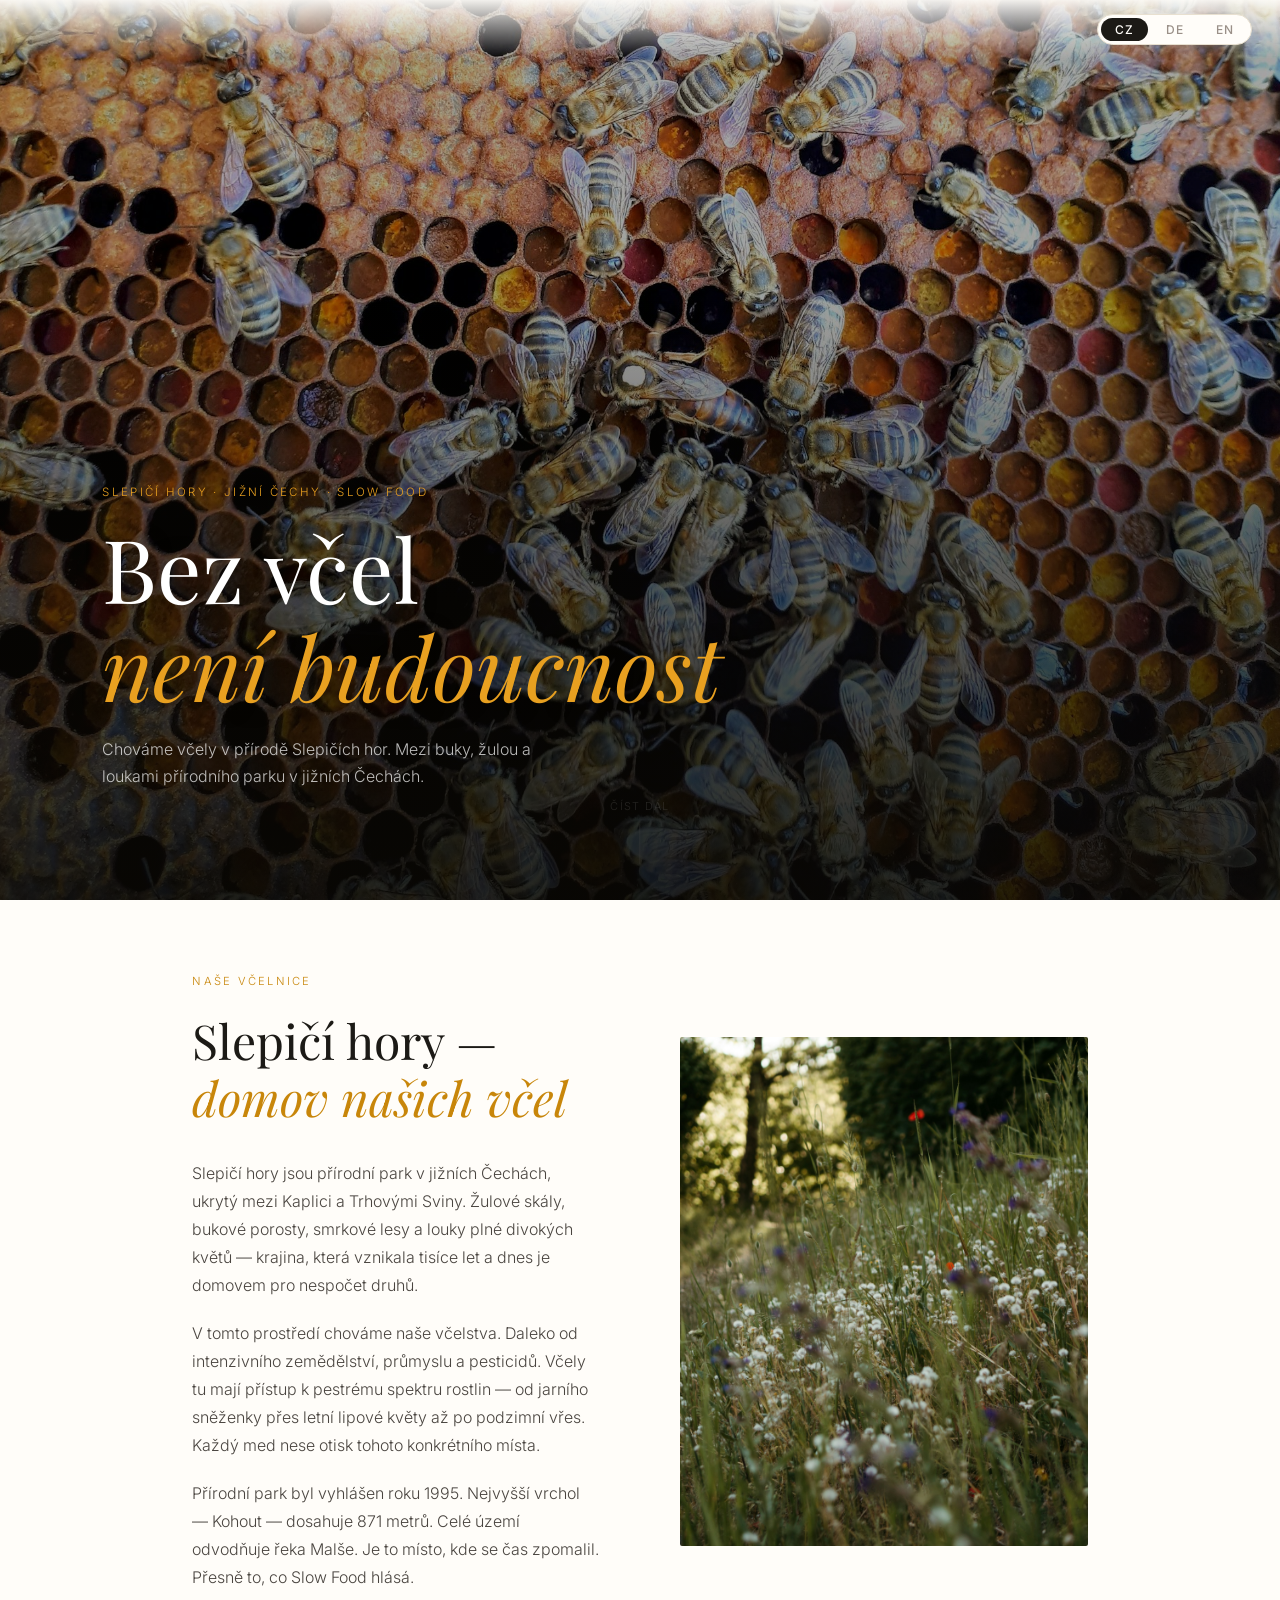
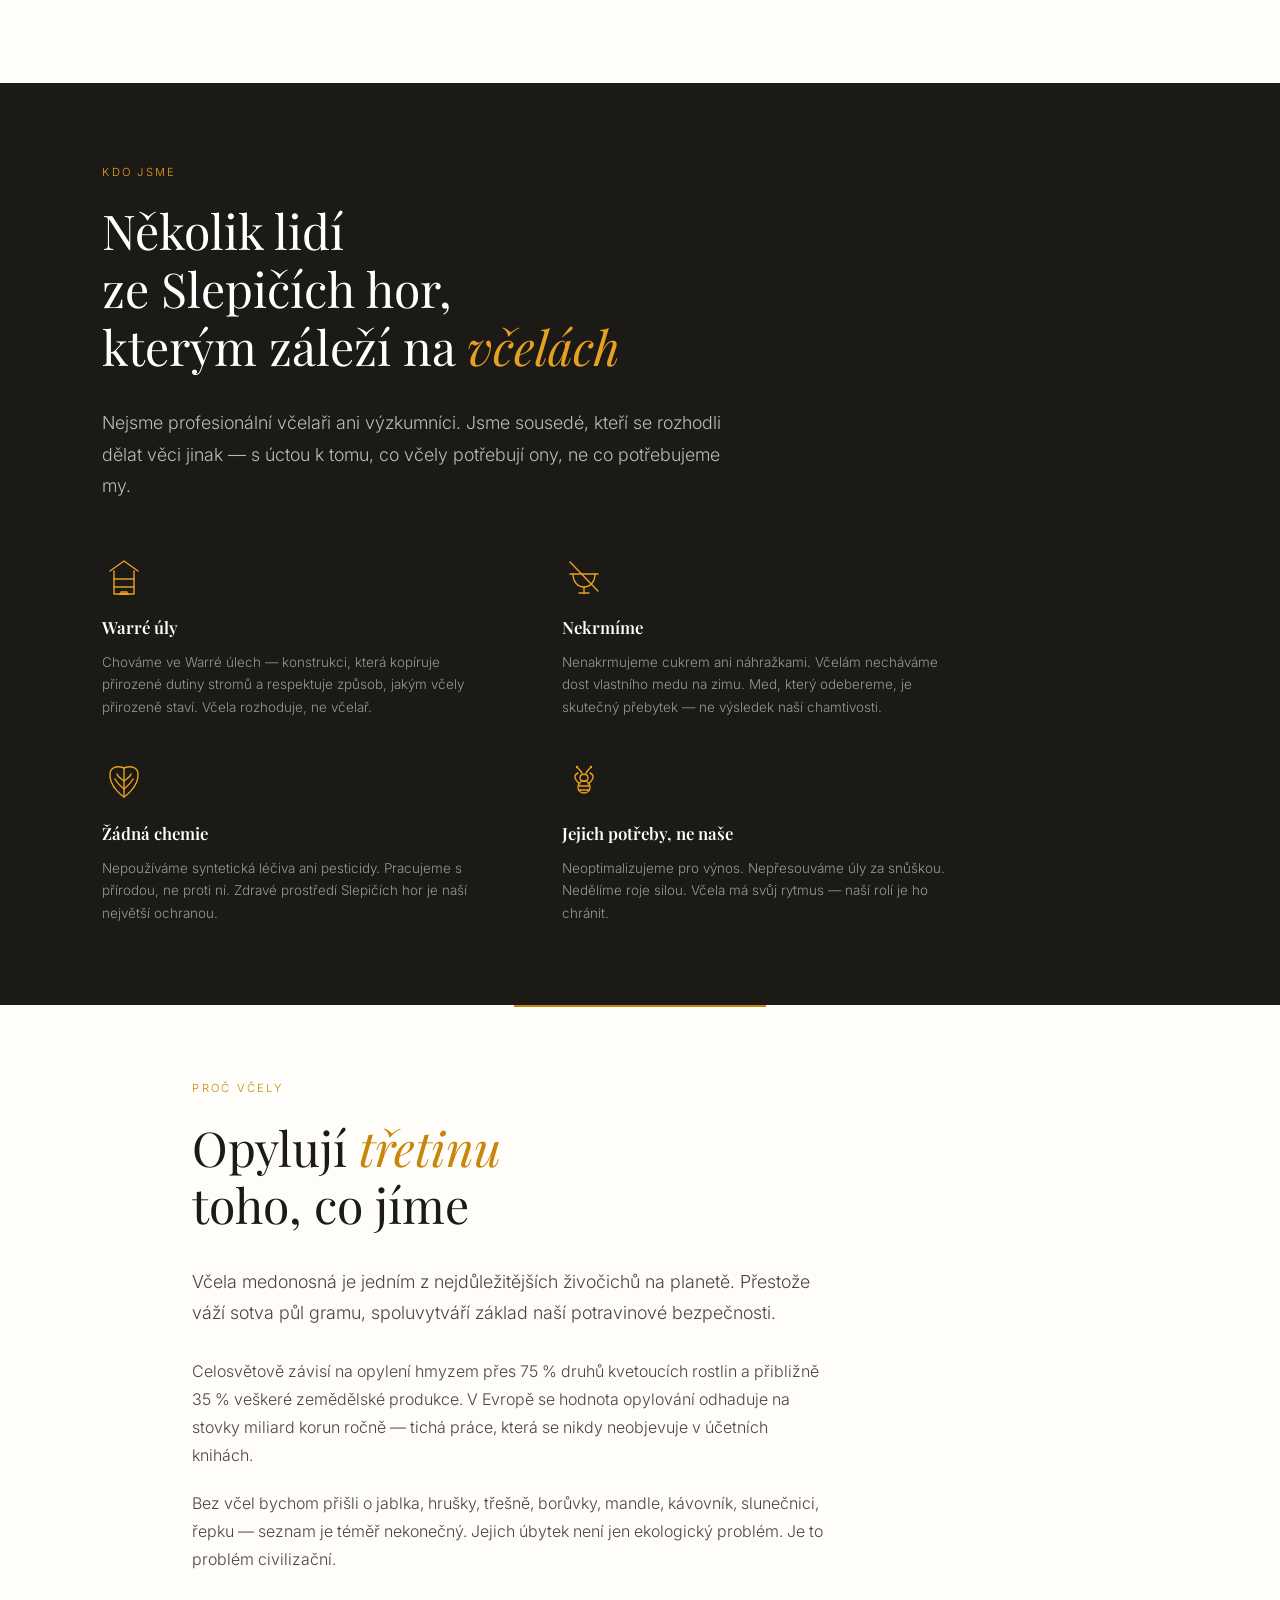
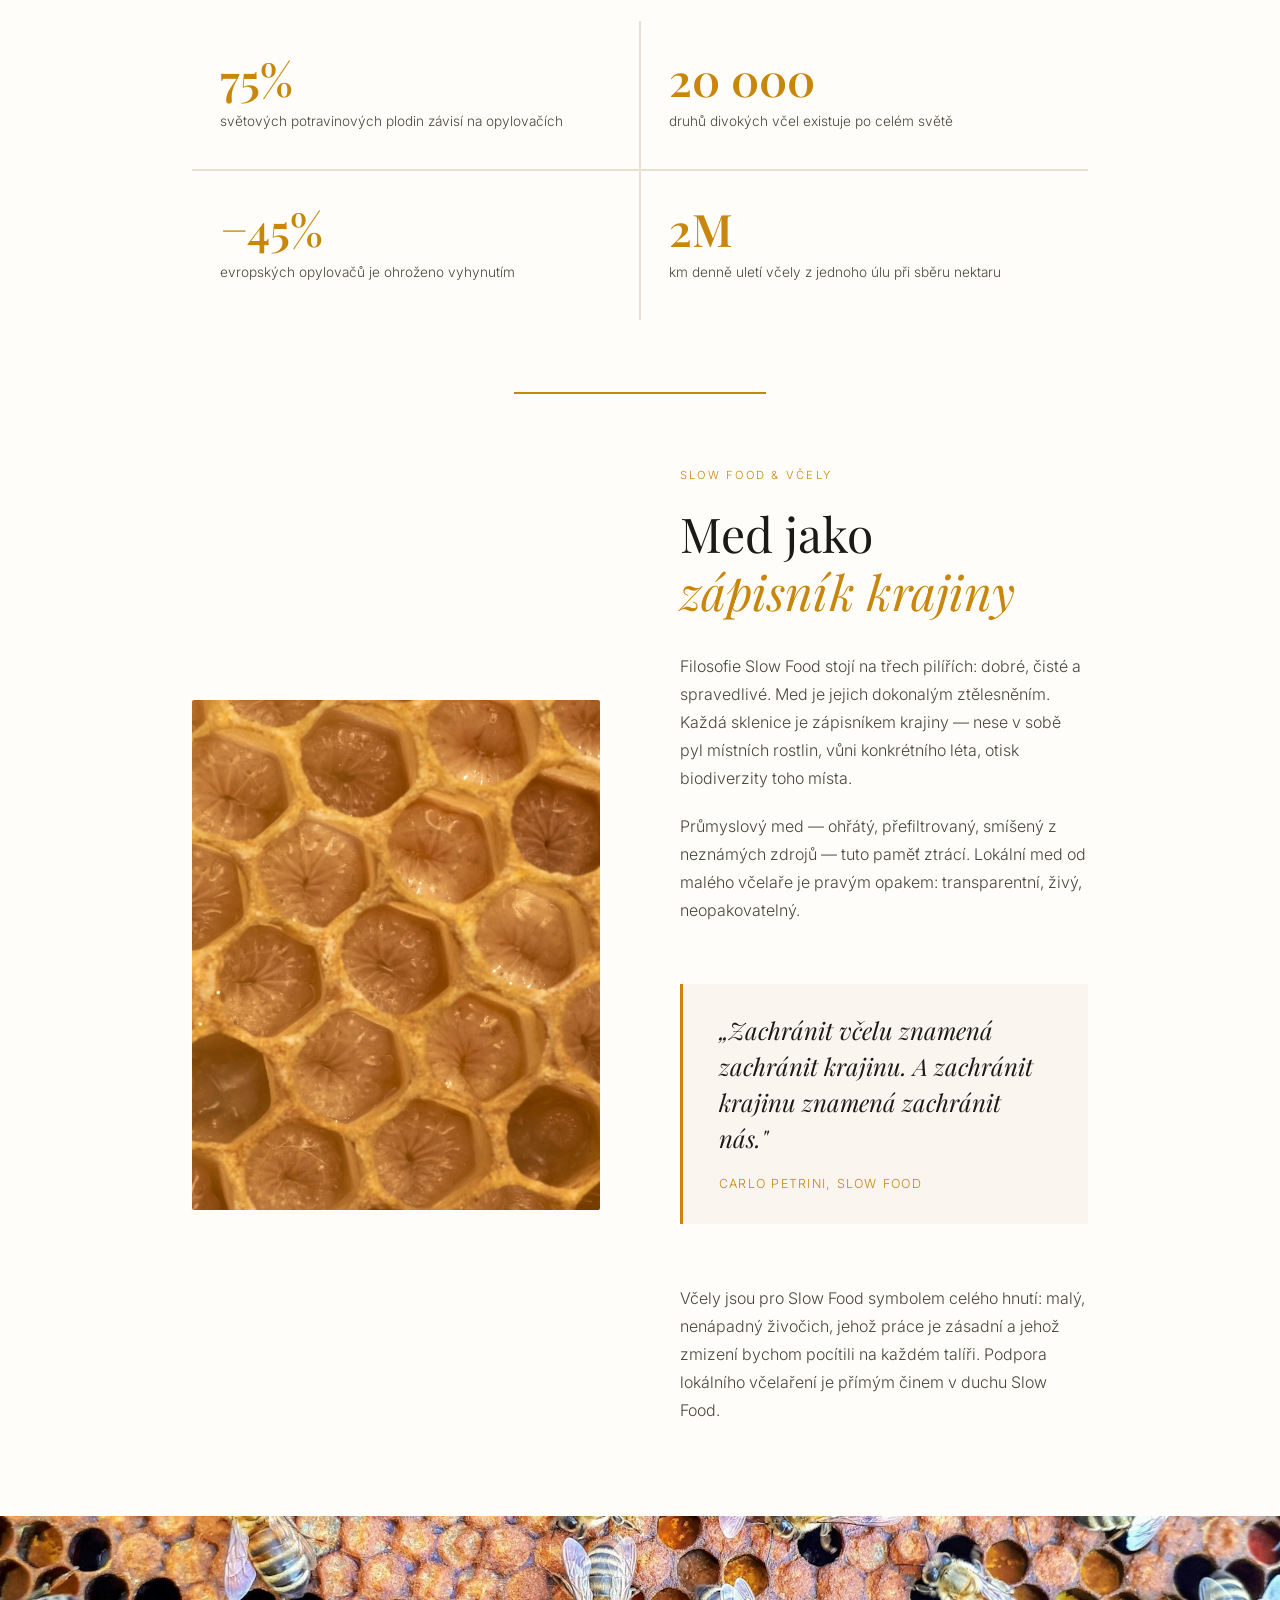
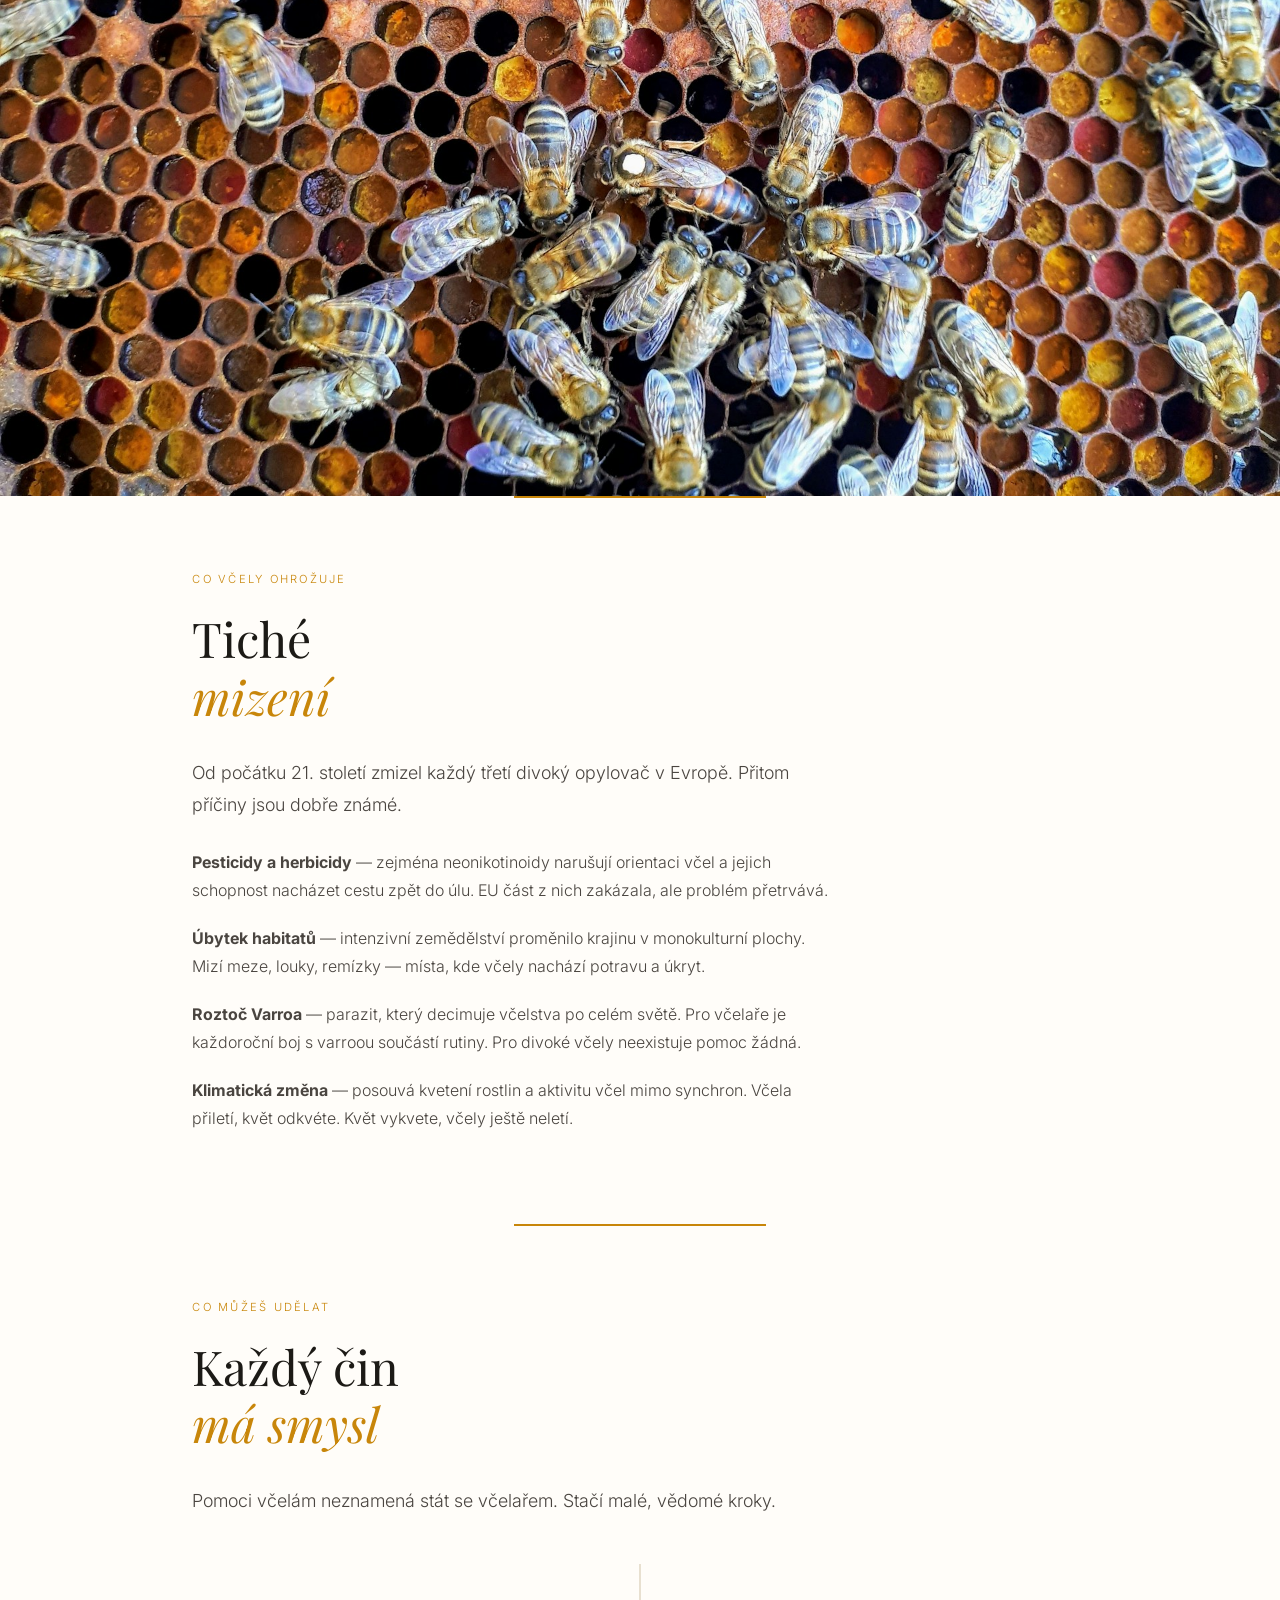
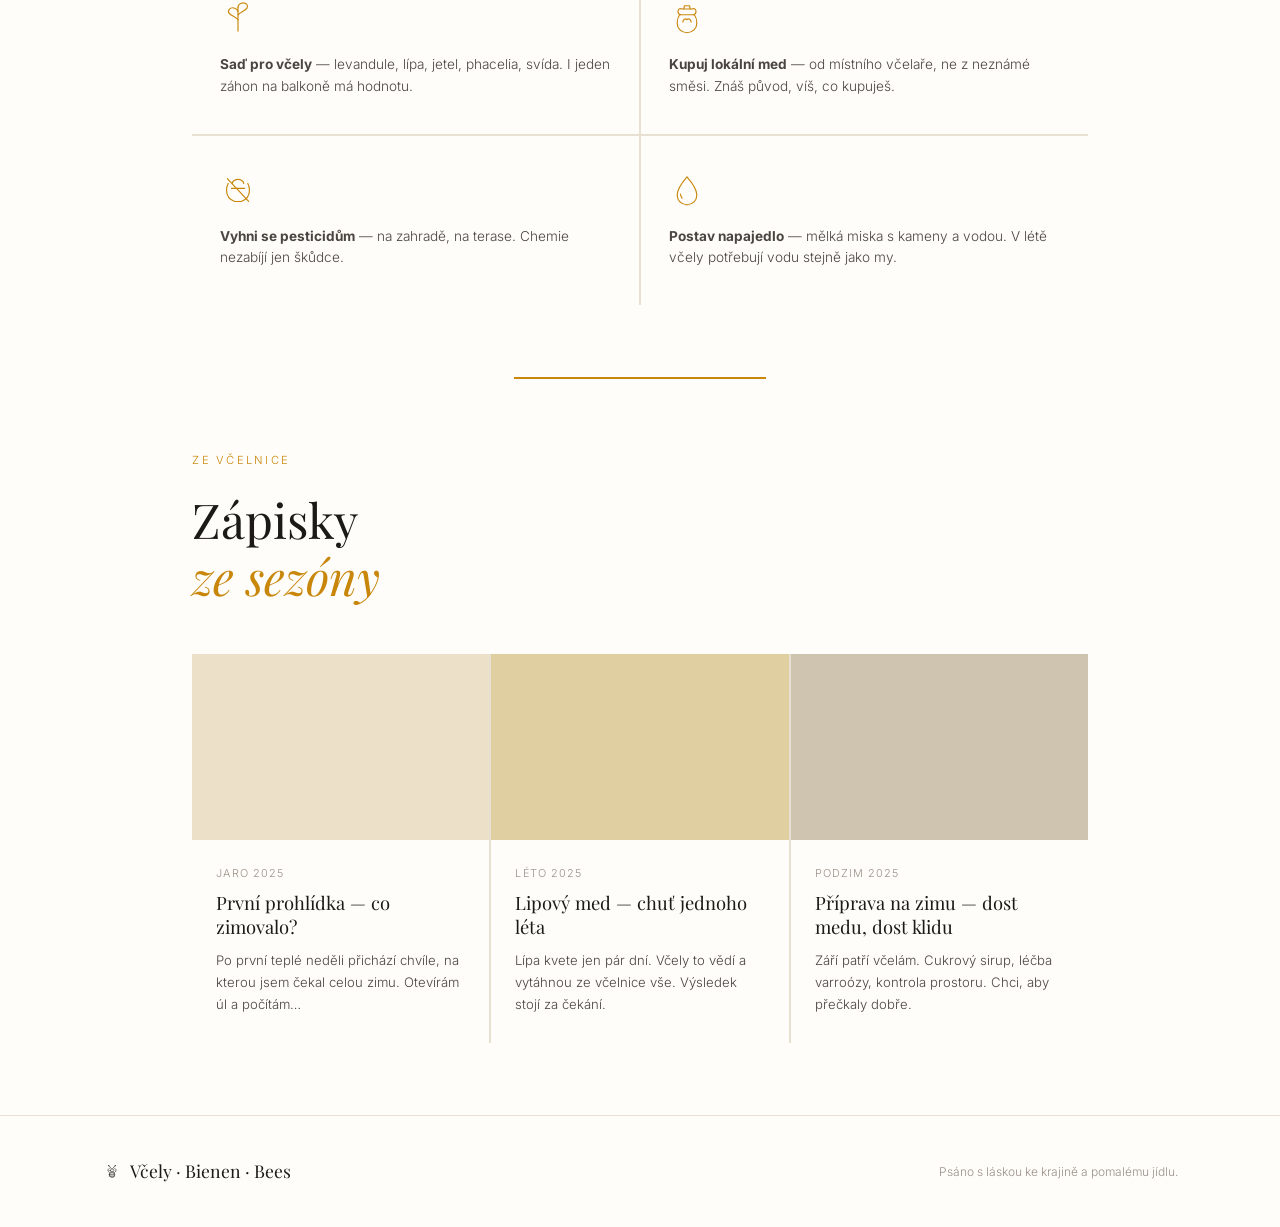
==== index.html @ 9db099c2 "Launch: trilingual bee site (CZ/DE/EN) Single-file static site about beekeeping in Slepičí Hory. Inc" ====
<!DOCTYPE html>
<html lang="cs">
<head>
  <meta charset="UTF-8"/>
  <meta name="viewport" content="width=device-width, initial-scale=1"/>
  <title>Včely · Bienen · Bees</title>
  <meta name="description" content="O důležitosti včel a filosofii Slow Food. Über die Bedeutung der Bienen. On the importance of bees and Slow Food."/>
  <link rel="preconnect" href="https://fonts.googleapis.com"/>
  <link rel="preconnect" href="https://fonts.gstatic.com" crossorigin/>
  <link href="https://fonts.googleapis.com/css2?family=Playfair+Display:ital,wght@0,400;0,600;1,400&family=Inter:wght@300;400;500&display=swap" rel="stylesheet"/>
  <style>
    *, *::before, *::after { box-sizing: border-box; margin: 0; padding: 0; }

    :root {
      --cream: #faf6ef;
      --warm-white: #fffdf9;
      --honey: #c8860a;
      --honey-light: #e8a020;
      --dark: #1c1a16;
      --mid: #4a4540;
      --light: #9a9088;
      --border: #e8e0d0;
    }

    html { scroll-behavior: smooth; }

    body {
      background: var(--warm-white);
      color: var(--dark);
      font-family: 'Inter', sans-serif;
      font-weight: 300;
      line-height: 1.75;
    }

    /* ── Language toggle ── */
    .lang-bar {
      position: fixed;
      top: 0; left: 0; right: 0;
      z-index: 100;
      display: flex;
      justify-content: flex-end;
      padding: 14px 28px;
      background: linear-gradient(to bottom, rgba(255,253,249,0.95), transparent);
    }
    .lang-switcher {
      display: flex;
      gap: 4px;
      border: 1px solid var(--border);
      border-radius: 20px;
      padding: 3px;
      background: var(--warm-white);
    }
    .lang-switcher button {
      border: none;
      background: none;
      cursor: pointer;
      padding: 4px 14px;
      border-radius: 16px;
      font-family: 'Inter', sans-serif;
      font-size: .75rem;
      font-weight: 500;
      letter-spacing: .08em;
      color: var(--light);
      transition: all .2s;
    }
    .lang-switcher button.active {
      background: var(--dark);
      color: var(--warm-white);
    }

    /* ── Hero ── */
    .hero {
      position: relative;
      height: 100svh;
      min-height: 520px;
      display: flex;
      align-items: flex-end;
      overflow: hidden;
    }
    .hero-img {
      position: absolute;
      inset: 0;
      width: 100%; height: 100%;
      object-fit: cover;
      filter: brightness(.65);
    }
    .hero::after {
      content: '';
      position: absolute;
      inset: 0;
      background: linear-gradient(to top,
        rgba(10,8,4,.82) 0%,
        rgba(10,8,4,.45) 38%,
        rgba(10,8,4,.0) 68%);
      pointer-events: none;
    }
    .hero-placeholder {
      position: absolute;
      inset: 0;
      background: linear-gradient(160deg, #3d2e0a 0%, #7a5010 45%, #c8860a 100%);
    }
    .hero-placeholder-icon {
      position: absolute;
      inset: 0;
      display: flex;
      align-items: center;
      justify-content: center;
      font-size: 8rem;
      opacity: .12;
      user-select: none;
    }
    .hero-content {
      position: relative;
      z-index: 1;
      padding: 0 8vw 10vh;
      max-width: 900px;
    }
    .hero-eyebrow {
      font-size: .72rem;
      letter-spacing: .2em;
      text-transform: uppercase;
      color: var(--honey-light);
      margin-bottom: 16px;
      white-space: nowrap;
    }
    .hero-title {
      font-family: 'Playfair Display', serif;
      font-size: clamp(2.6rem, 7vw, 5.5rem);
      font-weight: 400;
      color: #fff;
      line-height: 1.12;
      text-shadow: 0 2px 24px rgba(0,0,0,.45);
      margin-bottom: 20px;
    }
    .hero-title em {
      font-style: italic;
      color: var(--honey-light);
    }
    .hero-sub {
      font-size: clamp(.88rem, 1.5vw, 1rem);
      color: rgba(255,255,255,.72);
      max-width: 480px;
      line-height: 1.7;
    }
    .scroll-hint {
      position: absolute;
      bottom: 36px;
      left: 50%;
      transform: translateX(-50%);
      display: flex;
      flex-direction: column;
      align-items: center;
      gap: 8px;
      color: rgba(255,255,255,.4);
      font-size: .68rem;
      letter-spacing: .12em;
      text-transform: uppercase;
      animation: bounce 2.4s ease-in-out infinite;
    }
    .scroll-hint::after {
      content: '';
      display: block;
      width: 1px;
      height: 40px;
      background: rgba(255,255,255,.25);
    }
    @keyframes bounce {
      0%, 100% { transform: translateX(-50%) translateY(0); }
      50% { transform: translateX(-50%) translateY(6px); }
    }

    /* ── Sections ── */
    section {
      padding: 72px 8vw;
      max-width: 1100px;
      margin: 0 auto;
    }
    .section-label {
      font-size: .7rem;
      letter-spacing: .2em;
      text-transform: uppercase;
      color: var(--honey);
      margin-bottom: 20px;
    }
    h2 {
      font-family: 'Playfair Display', serif;
      font-size: clamp(1.8rem, 4vw, 3rem);
      font-weight: 400;
      line-height: 1.2;
      margin-bottom: 32px;
      color: var(--dark);
    }
    h2 em { font-style: italic; color: var(--honey); }

    .lead {
      font-size: clamp(1rem, 1.6vw, 1.12rem);
      color: var(--mid);
      max-width: 640px;
      margin-bottom: 28px;
    }
    p {
      color: var(--mid);
      max-width: 640px;
      margin-bottom: 20px;
    }
    p:last-child { margin-bottom: 0; }

    /* ── Manifesto ── */
    .manifesto {
      background: var(--dark);
      padding: 80px 8vw;
    }
    .manifesto .section-label { color: var(--honey-light); }
    .manifesto h2 { color: #fff; max-width: 700px; }
    .manifesto h2 em { color: var(--honey-light); }
    .manifesto .principles {
      display: grid;
      grid-template-columns: repeat(2, 1fr);
      gap: 40px 60px;
      margin-top: 52px;
      max-width: 860px;
    }
    .principle-icon { margin-bottom: 16px; color: var(--honey-light); }
    .principle-icon svg { display: block; }
    .principle-title {
      font-family: 'Playfair Display', serif;
      font-size: 1.05rem;
      font-weight: 600;
      color: #fff;
      margin-bottom: 8px;
    }
    .principle-text {
      font-size: .84rem;
      color: rgba(255,255,255,.55);
      line-height: 1.7;
    }
    .manifesto-lead {
      font-size: clamp(1rem, 1.6vw, 1.12rem);
      color: rgba(255,255,255,.7);
      max-width: 620px;
      margin-bottom: 0;
    }

    /* ── Divider ── */
    .divider {
      width: 48px;
      height: 2px;
      background: var(--honey);
      margin: 0 auto 0;
      max-width: 1100px;
      padding: 0 8vw;
      box-sizing: content-box;
    }

    /* ── Facts grid ── */
    .facts {
      display: grid;
      grid-template-columns: repeat(2, 1fr);
      gap: 2px;
      margin-top: 48px;
      background: var(--border);
    }
    .fact {
      background: var(--warm-white);
      padding: 36px 28px;
    }
    .fact-num {
      font-family: 'Playfair Display', serif;
      font-size: clamp(1.8rem, 5vw, 2.8rem);
      font-weight: 600;
      color: var(--honey);
      line-height: 1;
      margin-bottom: 10px;
    }
    .fact-text {
      font-size: .85rem;
      color: var(--mid);
      line-height: 1.6;
    }

    /* ── Image + text split ── */
    .split {
      display: grid;
      grid-template-columns: 1fr 1fr;
      gap: 80px;
      align-items: center;
    }
    @media (max-width: 720px) {
      .split { grid-template-columns: 1fr; gap: 40px; }
    }
    @media (max-width: 600px) {
      section { padding: 52px 6vw; }
      .manifesto { padding: 60px 6vw; }
      .manifesto .principles { grid-template-columns: 1fr; gap: 36px; }
      .facts { grid-template-columns: 1fr; }
    }
    .split-img {
      aspect-ratio: 4/5;
      overflow: hidden;
      border-radius: 2px;
    }
    .split-img img {
      width: 100%; height: 100%;
      object-fit: cover;
      display: block;
    }
    .split-img-placeholder {
      width: 100%;
      height: 100%;
      background: linear-gradient(135deg, #e8d5b0 0%, #c8a060 100%);
      display: flex;
      align-items: center;
      justify-content: center;
      font-size: 5rem;
      color: rgba(255,255,255,.5);
    }

    /* ── Blog posts ── */
    .posts-grid {
      display: grid;
      grid-template-columns: repeat(auto-fit, minmax(280px, 1fr));
      gap: 2px;
      margin-top: 48px;
      background: var(--border);
    }
    .post-card {
      background: var(--warm-white);
      cursor: pointer;
      transition: background .2s;
    }
    .post-card:hover { background: var(--cream); }
    .post-card-img {
      aspect-ratio: 16/10;
      overflow: hidden;
    }
    .post-card-img img {
      width: 100%; height: 100%;
      object-fit: cover;
      display: block;
      transition: transform .4s ease;
    }
    .post-card:hover .post-card-img img { transform: scale(1.04); }
    .post-card-img-placeholder {
      width: 100%;
      height: 100%;
      display: flex;
      align-items: center;
      justify-content: center;
      font-size: 3rem;
    }
    .post-card-body { padding: 24px 24px 28px; }
    .post-date {
      font-size: .68rem;
      letter-spacing: .1em;
      text-transform: uppercase;
      color: var(--light);
      margin-bottom: 8px;
    }
    .post-title {
      font-family: 'Playfair Display', serif;
      font-size: 1.15rem;
      font-weight: 400;
      line-height: 1.35;
      color: var(--dark);
      margin-bottom: 10px;
    }
    .post-excerpt {
      font-size: .82rem;
      color: var(--mid);
      line-height: 1.65;
    }

    /* ── Quote block ── */
    .quote-block {
      border-left: 3px solid var(--honey);
      padding: 28px 36px;
      margin: 60px 0;
      background: var(--cream);
    }
    blockquote {
      font-family: 'Playfair Display', serif;
      font-style: italic;
      font-size: clamp(1.1rem, 2.2vw, 1.5rem);
      color: var(--dark);
      line-height: 1.5;
      margin-bottom: 12px;
    }
    cite {
      font-size: .78rem;
      letter-spacing: .1em;
      text-transform: uppercase;
      color: var(--honey);
      font-style: normal;
    }

    /* ── Full-width image ── */
    .full-img {
      width: 100%;
      height: 50vw;
      max-height: 580px;
      min-height: 260px;
      overflow: hidden;
      position: relative;
    }
    .full-img img {
      width: 100%; height: 100%;
      object-fit: cover;
      display: block;
    }
    .full-img-placeholder {
      width: 100%; height: 100%;
      background: linear-gradient(180deg, #4a3010 0%, #8a5c1a 100%);
      display: flex;
      align-items: center;
      justify-content: center;
      font-size: 6rem;
      opacity: .6;
    }

    /* ── Footer ── */
    footer {
      border-top: 1px solid var(--border);
      padding: 40px 8vw;
      display: flex;
      justify-content: space-between;
      align-items: center;
      gap: 20px;
      flex-wrap: wrap;
    }
    .footer-logo {
      font-family: 'Playfair Display', serif;
      font-size: 1.1rem;
      color: var(--dark);
    }
    .footer-note {
      font-size: .75rem;
      color: var(--light);
    }

    /* ── Language visibility ── */
    [data-cs], [data-de], [data-en] { display: none; }
    html[lang="cs"] [data-cs] { display: revert; }
    html[lang="de"] [data-de] { display: revert; }
    html[lang="en"] [data-en] { display: revert; }
    html[lang="cs"] section[data-cs], html[lang="cs"] div[data-cs],
    html[lang="cs"] p[data-cs], html[lang="cs"] h2[data-cs],
    html[lang="cs"] blockquote[data-cs] { display: block; }
    html[lang="de"] section[data-de], html[lang="de"] div[data-de],
    html[lang="de"] p[data-de], html[lang="de"] h2[data-de],
    html[lang="de"] blockquote[data-de] { display: block; }
    html[lang="en"] section[data-en], html[lang="en"] div[data-en],
    html[lang="en"] p[data-en], html[lang="en"] h2[data-en],
    html[lang="en"] blockquote[data-en] { display: block; }

    /* shared (lang-neutral) elements always visible */
    [data-shared] { display: revert; }
    div[data-shared], section[data-shared] { display: block; }
    /* restore grid/flex on containers that also carry data-shared */
    .facts[data-shared], .posts-grid[data-shared], .split[data-shared], .principles[data-shared] { display: grid; }
    footer[data-shared] { display: flex; }
  </style>
</head>
<body>

<!-- Language bar -->
<div class="lang-bar">
  <div class="lang-switcher">
    <button id="btn-cs" class="active" onclick="setLang('cs')">CZ</button>
    <button id="btn-de" onclick="setLang('de')">DE</button>
    <button id="btn-en" onclick="setLang('en')">EN</button>
  </div>
</div>

<!-- ── HERO ── -->
<div class="hero">
  <img class="hero-img" src="photos/hero.jpg" alt="Včely na plástvi">

  <div class="hero-content">
    <p class="hero-eyebrow" data-cs>Slepičí hory · Jižní Čechy · Slow Food</p>
    <p class="hero-eyebrow" data-de>Hühnerberge · Südböhmen · Slow Food</p>
    <p class="hero-eyebrow" data-en>Slepičí Hory · South Bohemia · Slow Food</p>

    <h1 class="hero-title" data-cs>Bez včel<br/><em>není budoucnost</em></h1>
    <h1 class="hero-title" data-de>Ohne Bienen<br/><em>keine Zukunft</em></h1>
    <h1 class="hero-title" data-en>Without bees<br/><em>no future</em></h1>

    <p class="hero-sub" data-cs>Chováme včely v přírodě Slepičích hor. Mezi buky, žulou a loukami přírodního parku v jižních Čechách.</p>
    <p class="hero-sub" data-de>Wir halten Bienen in der Natur der Hühnerberge. Zwischen Buchen, Granit und den Wiesen des Naturparks in Südböhmen.</p>
    <p class="hero-sub" data-en>We keep bees in the nature of Slepičí Hory. Among beech trees, granite and the meadows of a nature park in South Bohemia.</p>
  </div>

  <div class="scroll-hint">
    <span data-cs>Číst dál</span>
    <span data-de>Weiterlesen</span>
    <span data-en>Read on</span>
  </div>
</div>

<!-- ── SLEPIČÍ HORY ── -->
<section>
  <div class="split" data-shared>
    <div>
      <p class="section-label" data-cs>Naše včelnice</p>
      <p class="section-label" data-de>Unsere Imkerei</p>
      <p class="section-label" data-en>Our apiary</p>

      <h2 data-cs>Slepičí hory —<br/><em>domov našich včel</em></h2>
      <h2 data-de>Hühnerberge —<br/><em>Heimat unserer Bienen</em></h2>
      <h2 data-en>Slepičí Hory —<br/><em>home of our bees</em></h2>

      <p data-cs>Slepičí hory jsou přírodní park v jižních Čechách, ukrytý mezi Kaplici a Trhovými Sviny. Žulové skály, bukové porosty, smrkové lesy a louky plné divokých květů — krajina, která vznikala tisíce let a dnes je domovem pro nespočet druhů.</p>
      <p data-de>Die Hühnerberge sind ein Naturpark in Südböhmen, versteckt zwischen Kaplice und Trhové Sviny. Granitfelsen, Buchenwälder, Fichtenforste und blumenreiche Wiesen — eine Landschaft, die Jahrtausende gewachsen ist und heute unzähligen Arten Heimat bietet.</p>
      <p data-en>Slepičí Hory is a nature park in South Bohemia, tucked between the towns of Kaplice and Trhové Sviny. Granite rocks, beech groves, spruce forests and meadows full of wild flowers — a landscape that took thousands of years to form and is home today to countless species.</p>

      <p data-cs>V tomto prostředí chováme naše včelstva. Daleko od intenzivního zemědělství, průmyslu a pesticidů. Včely tu mají přístup k pestrému spektru rostlin — od jarního sněženky přes letní lipové květy až po podzimní vřes. Každý med nese otisk tohoto konkrétního místa.</p>
      <p data-de>In dieser Umgebung halten wir unsere Bienenvölker. Weit entfernt von intensiver Landwirtschaft, Industrie und Pestiziden. Die Bienen haben Zugang zu einem vielfältigen Pflanzenspektrum — vom Frühjahrsschneeglöckchen über die sommerlichen Lindenblüten bis zum Herbstheidekraut. Jeder Honig trägt den Fingerabdruck dieses besonderen Ortes.</p>
      <p data-en>This is where we keep our colonies. Far from intensive agriculture, industry and pesticides. The bees have access to a diverse range of plants — from spring snowdrops through summer linden blossom to autumn heather. Every honey carries the imprint of this specific place.</p>

      <p data-cs>Přírodní park byl vyhlášen roku 1995. Nejvyšší vrchol — Kohout — dosahuje 871 metrů. Celé území odvodňuje řeka Malše. Je to místo, kde se čas zpomalil. Přesně to, co Slow Food hlásá.</p>
      <p data-de>Der Naturpark wurde 1995 ausgewiesen. Der höchste Gipfel — Kohout — erreicht 871 Meter. Das gesamte Gebiet entwässert in die Malše. Es ist ein Ort, wo die Zeit langsamer wird. Genau das, was Slow Food predigt.</p>
      <p data-en>The nature park was designated in 1995. The highest peak — Kohout — reaches 871 metres. The entire area drains into the Malše river. It is a place where time has slowed down. Exactly what Slow Food preaches.</p>
    </div>
    <div class="split-img">
      <img src="photos/luka.jpg" alt="Krajina Slepičích hor" style="width:100%;height:100%;object-fit:cover;display:block;">
    </div>
  </div>
</section>

<!-- ── MANIFESTO ── -->
<div class="manifesto" data-shared>
  <p class="section-label" data-cs>Kdo jsme</p>
  <p class="section-label" data-de>Wer wir sind</p>
  <p class="section-label" data-en>Who we are</p>

  <h2 data-cs>Několik lidí<br/>ze Slepičích hor,<br/>kterým záleží na <em>včelách</em></h2>
  <h2 data-de>Ein paar Menschen<br/>aus den Hühnerbergen,<br/>denen <em>Bienen</em> am Herzen liegen</h2>
  <h2 data-en>A few people<br/>from Slepičí Hory,<br/>who care about <em>bees</em></h2>

  <p class="manifesto-lead" style="margin-top:28px;" data-cs>Nejsme profesionální včelaři ani výzkumníci. Jsme sousedé, kteří se rozhodli dělat věci jinak — s úctou k tomu, co včely potřebují ony, ne co potřebujeme my.</p>
  <p class="manifesto-lead" style="margin-top:28px;" data-de>Wir sind keine professionellen Imker oder Forscher. Wir sind Nachbarn, die entschieden haben, die Dinge anders zu machen — mit Respekt für das, was Bienen brauchen, nicht was wir brauchen.</p>
  <p class="manifesto-lead" style="margin-top:28px;" data-en>We are not professional beekeepers or researchers. We are neighbours who decided to do things differently — with respect for what bees need, not what we need.</p>

  <div class="principles">
    <div>
      <div class="principle-icon">
        <svg width="44" height="44" viewBox="0 0 44 44" fill="none" stroke="currentColor" stroke-width="1.4" stroke-linecap="round" stroke-linejoin="round">
          <path d="M8 18L22 8L36 18"/>
          <path d="M12 18L12 26L32 26L32 18"/>
          <path d="M12 26L12 34L32 34L32 26"/>
          <path d="M12 34L12 41L32 41L32 34"/>
          <path d="M18 41L26 41" stroke-width="2"/>
          <path d="M19 41L19 39L25 39L25 41"/>
        </svg>
      </div>
      <div class="principle-title" data-cs>Warré úly</div>
      <div class="principle-title" data-de>Warré-Beuten</div>
      <div class="principle-title" data-en>Warré hives</div>
      <div class="principle-text" data-cs>Chováme ve Warré úlech — konstrukci, která kopíruje přirozené dutiny stromů a respektuje způsob, jakým včely přirozeně staví. Včela rozhoduje, ne včelař.</div>
      <div class="principle-text" data-de>Wir halten in Warré-Beuten — einer Konstruktion, die natürliche Baumhöhlen nachahmt und die Art respektiert, wie Bienen von Natur aus bauen. Die Biene entscheidet, nicht der Imker.</div>
      <div class="principle-text" data-en>We keep bees in Warré hives — a design that mimics natural tree cavities and respects the way bees build naturally. The bee decides, not the beekeeper.</div>
    </div>
    <div>
      <div class="principle-icon">
        <svg width="44" height="44" viewBox="0 0 44 44" fill="none" stroke="currentColor" stroke-width="1.4" stroke-linecap="round" stroke-linejoin="round">
          <path d="M11 21C11 29 16 34 22 34C28 34 33 29 33 21"/>
          <line x1="8" y1="21" x2="36" y2="21"/>
          <line x1="22" y1="34" x2="22" y2="40"/>
          <line x1="17" y1="40" x2="27" y2="40"/>
          <line x1="8" y1="9" x2="36" y2="38"/>
        </svg>
      </div>
      <div class="principle-title" data-cs>Nekrmíme</div>
      <div class="principle-title" data-de>Kein Zufüttern</div>
      <div class="principle-title" data-en>No feeding</div>
      <div class="principle-text" data-cs>Nenakrmujeme cukrem ani náhražkami. Včelám necháváme dost vlastního medu na zimu. Med, který odebereme, je skutečný přebytek — ne výsledek naší chamtivosti.</div>
      <div class="principle-text" data-de>Wir füttern nicht mit Zucker oder Ersatzstoffen. Wir lassen den Bienen genug eigenen Honig für den Winter. Der Honig, den wir entnehmen, ist echter Überschuss — kein Ergebnis unserer Gier.</div>
      <div class="principle-text" data-en>We do not feed with sugar or substitutes. We leave the bees enough of their own honey for winter. The honey we take is a genuine surplus — not the result of our greed.</div>
    </div>
    <div>
      <div class="principle-icon">
        <svg width="44" height="44" viewBox="0 0 44 44" fill="none" stroke="currentColor" stroke-width="1.4" stroke-linecap="round" stroke-linejoin="round">
          <path d="M22 38C22 38 7 28 8 15C8 9 14 6 22 9C30 6 36 9 36 15C37 28 22 38 22 38Z"/>
          <path d="M22 38C22 38 22 18 22 9"/>
          <path d="M22 30C22 30 15 24 13 20"/>
          <path d="M22 30C22 30 29 24 31 20"/>
          <path d="M22 22C22 22 16 18 15 15"/>
          <path d="M22 22C22 22 28 18 29 15"/>
        </svg>
      </div>
      <div class="principle-title" data-cs>Žádná chemie</div>
      <div class="principle-title" data-de>Keine Chemie</div>
      <div class="principle-title" data-en>No chemicals</div>
      <div class="principle-text" data-cs>Nepoužíváme syntetická léčiva ani pesticidy. Pracujeme s přírodou, ne proti ní. Zdravé prostředí Slepičích hor je naší největší ochranou.</div>
      <div class="principle-text" data-de>Wir verwenden keine synthetischen Medikamente oder Pestizide. Wir arbeiten mit der Natur, nicht gegen sie. Die gesunde Umgebung der Hühnerberge ist unser größter Schutz.</div>
      <div class="principle-text" data-en>We use no synthetic treatments or pesticides. We work with nature, not against it. The healthy environment of Slepičí Hory is our greatest protection.</div>
    </div>
    <div>
      <div class="principle-icon">
        <svg width="44" height="44" viewBox="0 0 44 44" fill="none" stroke="currentColor" stroke-width="1.4" stroke-linecap="round" stroke-linejoin="round">
          <path d="M16 28C16 20 28 20 28 28C28 36 16 36 16 28Z"/>
          <path d="M18 19C18 14 26 14 26 19C26 23 18 23 18 19Z"/>
          <path d="M18 25C14 22 10 17 16 14"/>
          <path d="M26 25C30 22 34 17 28 14"/>
          <line x1="17" y1="27" x2="27" y2="27"/>
          <line x1="16.5" y1="31" x2="27.5" y2="31"/>
          <path d="M20 14C18 11 16 9 15 8"/>
          <path d="M24 14C26 11 28 9 29 8"/>
          <circle cx="15" cy="8" r="1.2" fill="currentColor" stroke="none"/>
          <circle cx="29" cy="8" r="1.2" fill="currentColor" stroke="none"/>
        </svg>
      </div>
      <div class="principle-title" data-cs>Jejich potřeby, ne naše</div>
      <div class="principle-title" data-de>Ihre Bedürfnisse, nicht unsere</div>
      <div class="principle-title" data-en>Their needs, not ours</div>
      <div class="principle-text" data-cs>Neoptimalizujeme pro výnos. Nepřesouváme úly za snůškou. Nedělíme roje silou. Včela má svůj rytmus — naší rolí je ho chránit.</div>
      <div class="principle-text" data-de>Wir optimieren nicht für Ertrag. Wir verschieben keine Beuten nach dem Nektar. Wir teilen keine Schwärme mit Gewalt. Die Biene hat ihren eigenen Rhythmus — unsere Rolle ist es, ihn zu schützen.</div>
      <div class="principle-text" data-en>We do not optimise for yield. We do not move hives to chase nectar. We do not split swarms by force. The bee has its own rhythm — our role is to protect it.</div>
    </div>
  </div>
</div>

<div class="divider" data-shared></div>

<!-- ── PROČ VČELY / WARUM BIENEN ── -->
<section>
  <p class="section-label" data-cs>Proč včely</p>
  <p class="section-label" data-de>Warum Bienen</p>
  <p class="section-label" data-en>Why bees matter</p>

  <h2 data-cs>Opylují <em>třetinu</em><br/>toho, co jíme</h2>
  <h2 data-de>Sie bestäuben <em>ein Drittel</em><br/>unserer Nahrung</h2>
  <h2 data-en>They pollinate <em>a third</em><br/>of what we eat</h2>

  <p class="lead" data-cs>Včela medonosná je jedním z nejdůležitějších živočichů na planetě. Přestože váží sotva půl gramu, spoluvytváří základ naší potravinové bezpečnosti.</p>
  <p class="lead" data-de>Die Honigbiene ist eines der wichtigsten Lebewesen auf unserem Planeten. Obwohl sie kaum einen halben Gramm wiegt, ist sie ein wesentlicher Grundstein unserer Ernährungssicherheit.</p>
  <p class="lead" data-en>The honeybee is one of the most important creatures on the planet. Weighing barely half a gram, it underpins the foundation of our food security.</p>

  <p data-cs>Celosvětově závisí na opylení hmyzem přes 75 % druhů kvetoucích rostlin a přibližně 35 % veškeré zemědělské produkce. V Evropě se hodnota opylování odhaduje na stovky miliard korun ročně — tichá práce, která se nikdy neobjevuje v účetních knihách.</p>
  <p data-de>Weltweit sind über 75 % der blühenden Pflanzenarten und rund 35 % aller landwirtschaftlichen Produktion auf die Bestäubung durch Insekten angewiesen. In Europa wird der Wert der Bestäubung auf Hunderte von Milliarden Kronen jährlich geschätzt — eine stille Arbeit, die nie in den Büchern erscheint.</p>
  <p data-en>Globally, over 75% of flowering plant species and around 35% of all agricultural production depend on insect pollination. In Europe alone, the value of pollination is estimated at hundreds of billions each year — quiet work that never appears in any ledger.</p>

  <p data-cs>Bez včel bychom přišli o jablka, hrušky, třešně, borůvky, mandle, kávovník, slunečnici, řepku — seznam je téměř nekonečný. Jejich úbytek není jen ekologický problém. Je to problém civilizační.</p>
  <p data-de>Ohne Bienen würden wir Äpfel, Birnen, Kirschen, Heidelbeeren, Mandeln, Kaffee, Sonnenblumen und Raps verlieren — die Liste ist nahezu endlos. Ihr Rückgang ist nicht nur ein ökologisches Problem. Es ist ein zivilisatorisches Problem.</p>
  <p data-en>Without bees we would lose apples, pears, cherries, blueberries, almonds, coffee, sunflowers, oilseed rape — the list is nearly endless. Their decline is not just an ecological problem. It is a civilisational one.</p>

  <!-- Facts -->
  <div class="facts" data-shared>
    <div class="fact">
      <div class="fact-num">75%</div>
      <div class="fact-text" data-cs>světových potravinových plodin závisí na opylovačích</div>
      <div class="fact-text" data-de>der weltweiten Nahrungsmittelpflanzen sind von Bestäubern abhängig</div>
      <div class="fact-text" data-en>of the world's food crops depend on pollinators</div>
    </div>
    <div class="fact">
      <div class="fact-num">20 000</div>
      <div class="fact-text" data-cs>druhů divokých včel existuje po celém světě</div>
      <div class="fact-text" data-de>Wildbienenarten gibt es auf der ganzen Welt</div>
      <div class="fact-text" data-en>species of wild bees exist around the world</div>
    </div>
    <div class="fact">
      <div class="fact-num">−45%</div>
      <div class="fact-text" data-cs>evropských opylovačů je ohroženo vyhynutím</div>
      <div class="fact-text" data-de>der europäischen Bestäuber sind vom Aussterben bedroht</div>
      <div class="fact-text" data-en>of European pollinators are threatened with extinction</div>
    </div>
    <div class="fact">
      <div class="fact-num">2M</div>
      <div class="fact-text" data-cs>km denně uletí včely z jednoho úlu při sběru nektaru</div>
      <div class="fact-text" data-de>km fliegen Bienen aus einem Bienenstock täglich bei der Nektarsammlung</div>
      <div class="fact-text" data-en>km flown daily by bees from a single hive while foraging for nectar</div>
    </div>
  </div>
</section>

<div class="divider" data-shared></div>

<!-- ── SLOW FOOD ── -->
<section>
  <div class="split" data-shared>
    <div class="split-img">
      <img src="photos/med.jpg" alt="Čerstvý med" style="width:100%;height:100%;object-fit:cover;display:block;">
    </div>
    <div>
      <p class="section-label" data-cs>Slow Food & včely</p>
      <p class="section-label" data-de>Slow Food & Bienen</p>
      <p class="section-label" data-en>Slow Food & bees</p>

      <h2 data-cs>Med jako<br/><em>zápisník krajiny</em></h2>
      <h2 data-de>Honig als<br/><em>Tagebuch der Landschaft</em></h2>
      <h2 data-en>Honey as<br/><em>a notebook of the land</em></h2>

      <p data-cs>Filosofie Slow Food stojí na třech pilířích: dobré, čisté a spravedlivé. Med je jejich dokonalým ztělesněním. Každá sklenice je zápisníkem krajiny — nese v sobě pyl místních rostlin, vůni konkrétního léta, otisk biodiverzity toho místa.</p>
      <p data-de>Die Slow-Food-Philosophie basiert auf drei Säulen: gut, sauber und fair. Honig ist ihre perfekte Verkörperung. Jedes Glas ist ein Tagebuch der Landschaft — es trägt den Pollen lokaler Pflanzen, den Duft eines bestimmten Sommers, den Fingerabdruck der Biodiversität dieses Ortes in sich.</p>
      <p data-en>Slow Food philosophy rests on three pillars: good, clean and fair. Honey is their perfect embodiment. Each jar is a notebook of the land — it carries the pollen of local plants, the scent of a particular summer, the imprint of that place's biodiversity.</p>

      <p data-cs>Průmyslový med — ohřátý, přefiltrovaný, smíšený z neznámých zdrojů — tuto paměť ztrácí. Lokální med od malého včelaře je pravým opakem: transparentní, živý, neopakovatelný.</p>
      <p data-de>Industrieller Honig — erhitzt, überfiltriert, aus unbekannten Quellen gemischt — verliert dieses Gedächtnis. Lokaler Honig von einem kleinen Imker ist das genaue Gegenteil: transparent, lebendig, unwiederholbar.</p>
      <p data-en>Industrial honey — heated, over-filtered, blended from unknown sources — loses this memory. Local honey from a small beekeeper is the exact opposite: transparent, alive, unrepeatable.</p>

      <div class="quote-block" data-shared>
        <blockquote data-cs>„Zachránit včelu znamená zachránit krajinu. A zachránit krajinu znamená zachránit nás."</blockquote>
        <blockquote data-de>„Eine Biene zu retten bedeutet, eine Landschaft zu retten. Und eine Landschaft zu retten bedeutet, uns selbst zu retten."</blockquote>
        <blockquote data-en>"To save a bee is to save a landscape. And to save a landscape is to save ourselves."</blockquote>
        <cite>Carlo Petrini, Slow Food</cite>
      </div>

      <p data-cs>Včely jsou pro Slow Food symbolem celého hnutí: malý, nenápadný živočich, jehož práce je zásadní a jehož zmizení bychom pocítili na každém talíři. Podpora lokálního včelaření je přímým činem v duchu Slow Food.</p>
      <p data-de>Bienen sind für Slow Food das Symbol der gesamten Bewegung: Ein kleines, unscheinbares Tier, dessen Arbeit grundlegend ist und dessen Verschwinden wir auf jedem Teller spüren würden. Die Unterstützung lokaler Imkerei ist eine direkte Handlung im Geiste von Slow Food.</p>
      <p data-en>Bees are for Slow Food the symbol of the entire movement: a small, unassuming creature whose work is fundamental, and whose disappearance we would feel on every plate. Supporting local beekeeping is a direct act in the spirit of Slow Food.</p>
    </div>
  </div>
</section>

<!-- ── FULL-WIDTH IMAGE ── -->
<div class="full-img" data-shared>
  <img src="photos/hero.jpg" alt="Včely na plástvi" style="width:100%;height:100%;object-fit:cover;display:block;object-position:center 40%;">
</div>

<div class="divider" data-shared style="margin-top: 0;"></div>

<!-- ── HROZBY / BEDROHUNGEN ── -->
<section>
  <p class="section-label" data-cs>Co včely ohrožuje</p>
  <p class="section-label" data-de>Was Bienen bedroht</p>
  <p class="section-label" data-en>What threatens bees</p>

  <h2 data-cs>Tiché<br/><em>mizení</em></h2>
  <h2 data-de>Das stille<br/><em>Verschwinden</em></h2>
  <h2 data-en>The quiet<br/><em>disappearance</em></h2>

  <p class="lead" data-cs>Od počátku 21. století zmizel každý třetí divoký opylovač v Evropě. Přitom příčiny jsou dobře známé.</p>
  <p class="lead" data-de>Seit Beginn des 21. Jahrhunderts ist jeder dritte Wildbestäuber in Europa verschwunden. Dabei sind die Ursachen gut bekannt.</p>
  <p class="lead" data-en>Since the start of the 21st century, one in three wild pollinators in Europe has vanished. The causes are well understood.</p>

  <p data-cs><strong>Pesticidy a herbicidy</strong> — zejména neonikotinoidy narušují orientaci včel a jejich schopnost nacházet cestu zpět do úlu. EU část z nich zakázala, ale problém přetrvává.</p>
  <p data-de><strong>Pestizide und Herbizide</strong> — insbesondere Neonikotinoide stören die Orientierung der Bienen und ihre Fähigkeit, den Weg zurück zum Stock zu finden. Die EU hat einige davon verboten, aber das Problem besteht fort.</p>
  <p data-en><strong>Pesticides and herbicides</strong> — neonicotinoids in particular disrupt bees' navigation and their ability to find their way back to the hive. The EU has banned some of them, but the problem persists.</p>

  <p data-cs><strong>Úbytek habitatů</strong> — intenzivní zemědělství proměnilo krajinu v monokulturní plochy. Mizí meze, louky, remízky — místa, kde včely nachází potravu a úkryt.</p>
  <p data-de><strong>Habitatverlust</strong> — intensive Landwirtschaft hat die Landschaft in monokulturelle Flächen verwandelt. Feldraine, Wiesen und Hecken verschwinden — Orte, wo Bienen Nahrung und Schutz finden.</p>
  <p data-en><strong>Habitat loss</strong> — intensive farming has turned the landscape into monocultural expanses. Field margins, meadows, and copses disappear — the places where bees find food and shelter.</p>

  <p data-cs><strong>Roztoč Varroa</strong> — parazit, který decimuje včelstva po celém světě. Pro včelaře je každoroční boj s varroou součástí rutiny. Pro divoké včely neexistuje pomoc žádná.</p>
  <p data-de><strong>Varroa-Milbe</strong> — ein Parasit, der Bienenvölker auf der ganzen Welt dezimiert. Für Imker ist der jährliche Kampf gegen Varroa Teil der Routine. Für Wildbienen gibt es keine Hilfe.</p>
  <p data-en><strong>Varroa mite</strong> — a parasite that decimates colonies worldwide. For beekeepers, the annual fight against varroa is routine. For wild bees, there is no help at all.</p>

  <p data-cs><strong>Klimatická změna</strong> — posouvá kvetení rostlin a aktivitu včel mimo synchron. Včela přiletí, květ odkvéte. Květ vykvete, včely ještě neletí.</p>
  <p data-de><strong>Klimawandel</strong> — verschiebt die Blütezeit der Pflanzen und die Aktivität der Bienen außer Sync. Die Biene kommt, die Blüte ist verblüht. Die Blüte erblüht, die Bienen fliegen noch nicht.</p>
  <p data-en><strong>Climate change</strong> — shifts plant flowering and bee activity out of sync. The bee arrives; the blossom is over. The blossom opens; the bees are not yet flying.</p>
</section>

<div class="divider" data-shared></div>

<!-- ── CO MŮŽEŠ UDĚLAT / WAS DU TUN KANNST ── -->
<section>
  <p class="section-label" data-cs>Co můžeš udělat</p>
  <p class="section-label" data-de>Was du tun kannst</p>
  <p class="section-label" data-en>What you can do</p>

  <h2 data-cs>Každý čin<br/><em>má smysl</em></h2>
  <h2 data-de>Jede Handlung<br/><em>zählt</em></h2>
  <h2 data-en>Every action<br/><em>counts</em></h2>

  <p class="lead" data-cs>Pomoci včelám neznamená stát se včelařem. Stačí malé, vědomé kroky.</p>
  <p class="lead" data-de>Den Bienen zu helfen bedeutet nicht, Imker zu werden. Es genügen kleine, bewusste Schritte.</p>
  <p class="lead" data-en>Helping bees does not mean becoming a beekeeper. Small, conscious steps are enough.</p>

  <div class="facts" data-shared>
    <div class="fact">
      <div class="fact-num" style="font-size:0;padding-bottom:8px">
        <svg width="36" height="36" viewBox="0 0 44 44" fill="none" stroke="var(--honey)" stroke-width="1.4" stroke-linecap="round" stroke-linejoin="round">
          <path d="M22 38C22 38 22 18 22 9"/>
          <path d="M22 24C18 20 13 19 11 16C9 13 12 8 18 10C21 11 22 14 22 14"/>
          <path d="M22 18C26 14 31 13 33 10C35 7 32 2 26 4C23 5 22 8 22 8"/>
        </svg>
      </div>
      <div class="fact-text" data-cs><strong>Saď pro včely</strong> — levandule, lípa, jetel, phacelia, svída. I jeden záhon na balkoně má hodnotu.</div>
      <div class="fact-text" data-de><strong>Pflanze für Bienen</strong> — Lavendel, Linde, Klee, Phacelie, Kornelkirsche. Auch ein Beet auf dem Balkon hat Wert.</div>
      <div class="fact-text" data-en><strong>Plant for bees</strong> — lavender, linden, clover, phacelia, dogwood. Even one pot on a balcony makes a difference.</div>
    </div>
    <div class="fact">
      <div class="fact-num" style="font-size:0;padding-bottom:8px">
        <svg width="36" height="36" viewBox="0 0 44 44" fill="none" stroke="var(--honey)" stroke-width="1.4" stroke-linecap="round" stroke-linejoin="round">
          <path d="M14 18C14 18 11 17 11 14C11 11 13 10 16 11L28 11C31 10 33 11 33 14C33 17 30 18 30 18"/>
          <path d="M13 18C13 18 10 22 10 28C10 35 15 40 22 40C29 40 34 35 34 28C34 22 31 18 31 18Z"/>
          <path d="M18 11L19 7L25 7L26 11"/>
          <path d="M17 27C17 24 20 22 22 24C24 22 27 24 27 27"/>
        </svg>
      </div>
      <div class="fact-text" data-cs><strong>Kupuj lokální med</strong> — od místního včelaře, ne z neznámé směsi. Znáš původ, víš, co kupuješ.</div>
      <div class="fact-text" data-de><strong>Kaufe lokalen Honig</strong> — vom lokalen Imker, nicht aus einer unbekannten Mischung. Du kennst die Herkunft, weißt, was du kaufst.</div>
      <div class="fact-text" data-en><strong>Buy local honey</strong> — from a local beekeeper, not an unknown blend. You know the origin, you know what you're buying.</div>
    </div>
    <div class="fact">
      <div class="fact-num" style="font-size:0;padding-bottom:8px">
        <svg width="36" height="36" viewBox="0 0 44 44" fill="none" stroke="var(--honey)" stroke-width="1.4" stroke-linecap="round" stroke-linejoin="round">
          <path d="M10 14C10 14 8 18 8 22C8 29 12 34 18 36L26 36C32 34 36 29 36 22C36 18 34 14 34 14"/>
          <path d="M15 14C15 11 19 9 22 9C25 9 29 11 29 14"/>
          <line x1="14" y1="20" x2="30" y2="20"/>
          <line x1="9" y1="8" x2="35" y2="36"/>
        </svg>
      </div>
      <div class="fact-text" data-cs><strong>Vyhni se pesticidům</strong> — na zahradě, na terase. Chemie nezabíjí jen škůdce.</div>
      <div class="fact-text" data-de><strong>Vermeide Pestizide</strong> — im Garten, auf der Terrasse. Chemikalien töten nicht nur Schädlinge.</div>
      <div class="fact-text" data-en><strong>Avoid pesticides</strong> — in the garden, on the terrace. Chemicals don't only kill pests.</div>
    </div>
    <div class="fact">
      <div class="fact-num" style="font-size:0;padding-bottom:8px">
        <svg width="36" height="36" viewBox="0 0 44 44" fill="none" stroke="var(--honey)" stroke-width="1.4" stroke-linecap="round" stroke-linejoin="round">
          <path d="M22 6C22 6 10 20 10 28C10 35 15 40 22 40C29 40 34 35 34 28C34 20 22 6 22 6Z"/>
          <path d="M16 32C16 32 14 29 14 27"/>
        </svg>
      </div>
      <div class="fact-text" data-cs><strong>Postav napajedlo</strong> — mělká miska s kameny a vodou. V létě včely potřebují vodu stejně jako my.</div>
      <div class="fact-text" data-de><strong>Baue eine Tränke</strong> — eine flache Schale mit Steinen und Wasser. Im Sommer brauchen Bienen Wasser genauso wie wir.</div>
      <div class="fact-text" data-en><strong>Set out a water source</strong> — a shallow dish with stones and water. In summer, bees need water just as much as we do.</div>
    </div>
  </div>
</section>

<!-- ── BLOG / ZÁPISKY ── -->
<div class="divider" data-shared></div>
<section>
  <p class="section-label" data-cs>Ze včelnice</p>
  <p class="section-label" data-de>Aus dem Bienenstock</p>
  <p class="section-label" data-en>From the apiary</p>

  <h2 data-cs>Zápisky<br/><em>ze sezóny</em></h2>
  <h2 data-de>Notizen<br/><em>aus der Saison</em></h2>
  <h2 data-en>Notes<br/><em>from the season</em></h2>

  <div class="posts-grid" data-shared>
    <!-- Post 1 -->
    <div class="post-card">
      <div class="post-card-img">
        <div class="post-card-img-placeholder" style="background:#ede0c8;"></div>
      </div>
      <div class="post-card-body">
        <div class="post-date" data-cs>Jaro 2025</div>
        <div class="post-date" data-de>Frühjahr 2025</div>
        <div class="post-date" data-en>Spring 2025</div>
        <div class="post-title" data-cs>První prohlídka — co zimovalo?</div>
        <div class="post-title" data-de>Erste Durchsicht — was hat überwintert?</div>
        <div class="post-title" data-en>First inspection — who made it through winter?</div>
        <div class="post-excerpt" data-cs>Po první teplé neděli přichází chvíle, na kterou jsem čekal celou zimu. Otevírám úl a počítám…</div>
        <div class="post-excerpt" data-de>Nach dem ersten warmen Sonntag kommt der Moment, auf den ich den ganzen Winter gewartet habe. Ich öffne den Stock und zähle…</div>
        <div class="post-excerpt" data-en>After the first warm Sunday comes the moment I've been waiting for all winter. I open the hive and count…</div>
      </div>
    </div>
    <!-- Post 2 -->
    <div class="post-card">
      <div class="post-card-img">
        <div class="post-card-img-placeholder" style="background:#e0cfa0;"></div>
      </div>
      <div class="post-card-body">
        <div class="post-date" data-cs>Léto 2025</div>
        <div class="post-date" data-de>Sommer 2025</div>
        <div class="post-date" data-en>Summer 2025</div>
        <div class="post-title" data-cs>Lipový med — chuť jednoho léta</div>
        <div class="post-title" data-de>Lindenhonig — der Geschmack eines Sommers</div>
        <div class="post-title" data-en>Linden honey — the taste of one summer</div>
        <div class="post-excerpt" data-cs>Lípa kvete jen pár dní. Včely to vědí a vytáhnou ze včelnice vše. Výsledek stojí za čekání.</div>
        <div class="post-excerpt" data-de>Die Linde blüht nur wenige Tage. Die Bienen wissen das und holen alles aus dem Stock heraus. Das Ergebnis lohnt das Warten.</div>
        <div class="post-excerpt" data-en>The linden flowers for just a few days. The bees know this and pour everything into it. The result is worth waiting for.</div>
      </div>
    </div>
    <!-- Post 3 -->
    <div class="post-card">
      <div class="post-card-img">
        <div class="post-card-img-placeholder" style="background:#cfc4b0;"></div>
      </div>
      <div class="post-card-body">
        <div class="post-date" data-cs>Podzim 2025</div>
        <div class="post-date" data-de>Herbst 2025</div>
        <div class="post-date" data-en>Autumn 2025</div>
        <div class="post-title" data-cs>Příprava na zimu — dost medu, dost klidu</div>
        <div class="post-title" data-de>Wintervorbereitung — genug Honig, genug Ruhe</div>
        <div class="post-title" data-en>Preparing for winter — enough honey, enough quiet</div>
        <div class="post-excerpt" data-cs>Září patří včelám. Cukrový sirup, léčba varroózy, kontrola prostoru. Chci, aby přečkaly dobře.</div>
        <div class="post-excerpt" data-de>Der September gehört den Bienen. Zuckersirup, Varroabehandlung, Raumkontrolle. Ich möchte, dass sie gut überwintern.</div>
        <div class="post-excerpt" data-en>September belongs to the bees. Leaving enough stores, checking the space. I want them to come through well.</div>
      </div>
    </div>
  </div>
</section>

<!-- ── FOOTER ── -->
<footer data-shared>
  <div class="footer-logo" style="display:flex;align-items:center;gap:8px;">
    <svg width="20" height="20" viewBox="0 0 44 44" fill="none" stroke="currentColor" stroke-width="1.4" stroke-linecap="round" stroke-linejoin="round">
      <path d="M16 28C16 20 28 20 28 28C28 36 16 36 16 28Z"/>
      <path d="M18 19C18 14 26 14 26 19C26 23 18 23 18 19Z"/>
      <path d="M18 25C14 22 10 17 16 14"/>
      <path d="M26 25C30 22 34 17 28 14"/>
      <line x1="17" y1="27" x2="27" y2="27"/>
      <line x1="16.5" y1="31" x2="27.5" y2="31"/>
      <path d="M20 14C18 11 16 9 15 8"/>
      <path d="M24 14C26 11 28 9 29 8"/>
      <circle cx="15" cy="8" r="1.2" fill="currentColor" stroke="none"/>
      <circle cx="29" cy="8" r="1.2" fill="currentColor" stroke="none"/>
    </svg>
    Včely · Bienen · Bees
  </div>
  <div class="footer-note" data-cs>Psáno s láskou ke krajině a pomalému jídlu.</div>
  <div class="footer-note" data-de>Geschrieben mit Liebe zur Landschaft und zum langsamen Essen.</div>
  <div class="footer-note" data-en>Written with love for the land and slow food.</div>
</footer>

<script>
  function setLang(lang) {
    document.documentElement.lang = lang;
    document.getElementById('btn-cs').classList.toggle('active', lang === 'cs');
    document.getElementById('btn-de').classList.toggle('active', lang === 'de');
    document.getElementById('btn-en').classList.toggle('active', lang === 'en');
    localStorage.setItem('lang', lang);
  }

  // Restore saved language
  const saved = localStorage.getItem('lang');
  if (saved === 'de' || saved === 'en') setLang(saved);
</script>
</body>
</html>
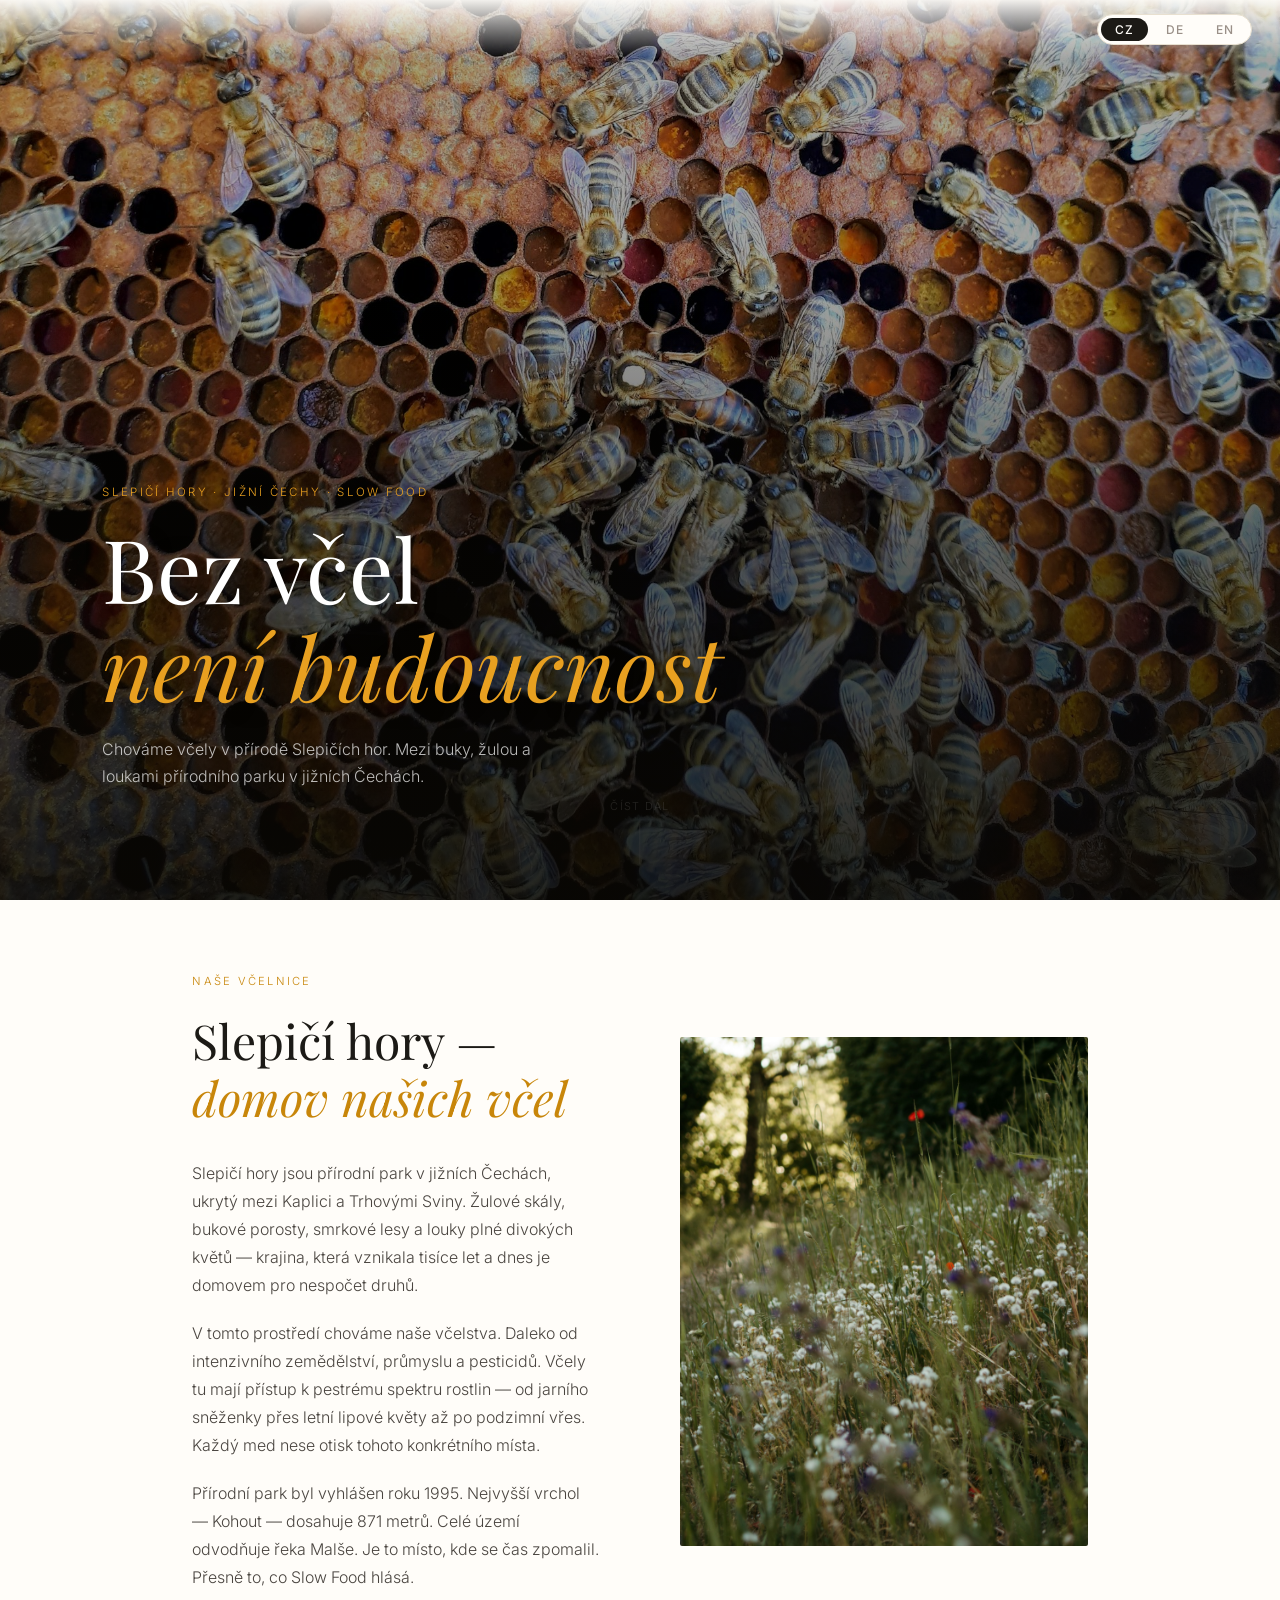
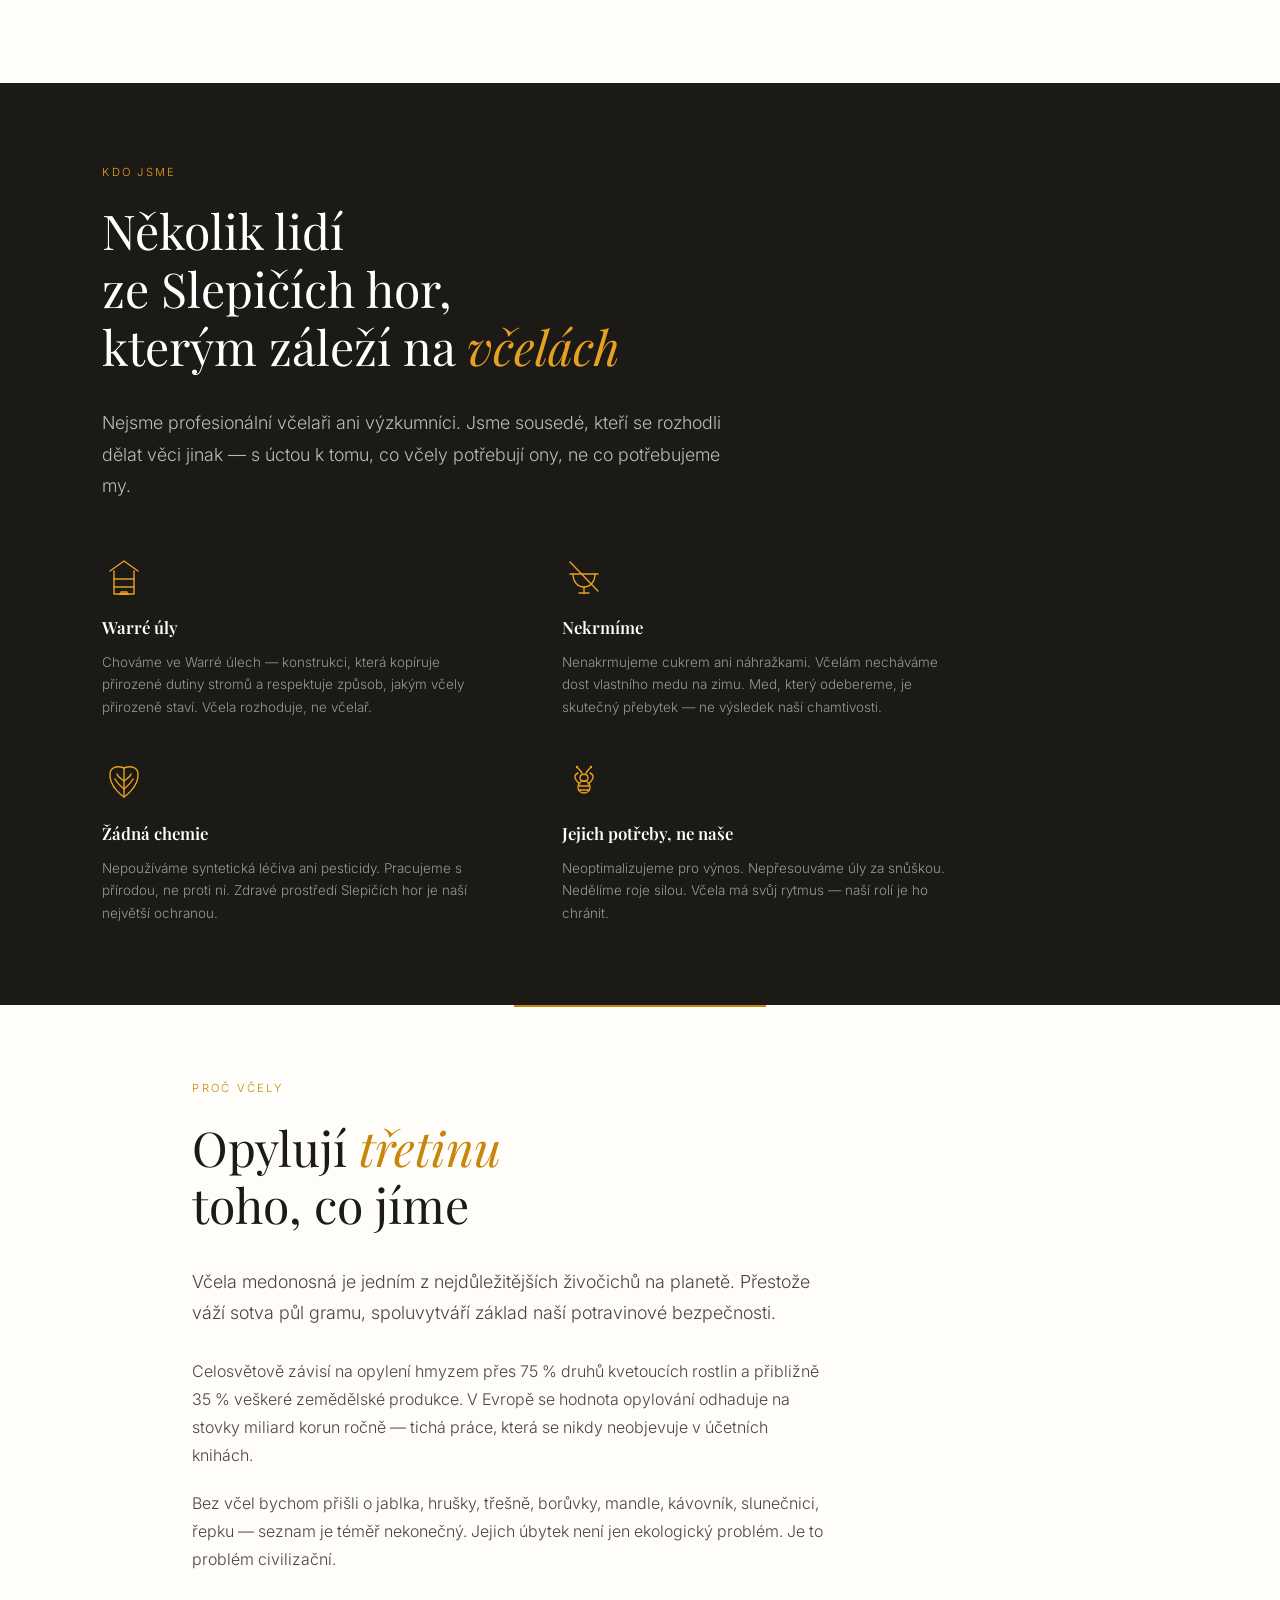
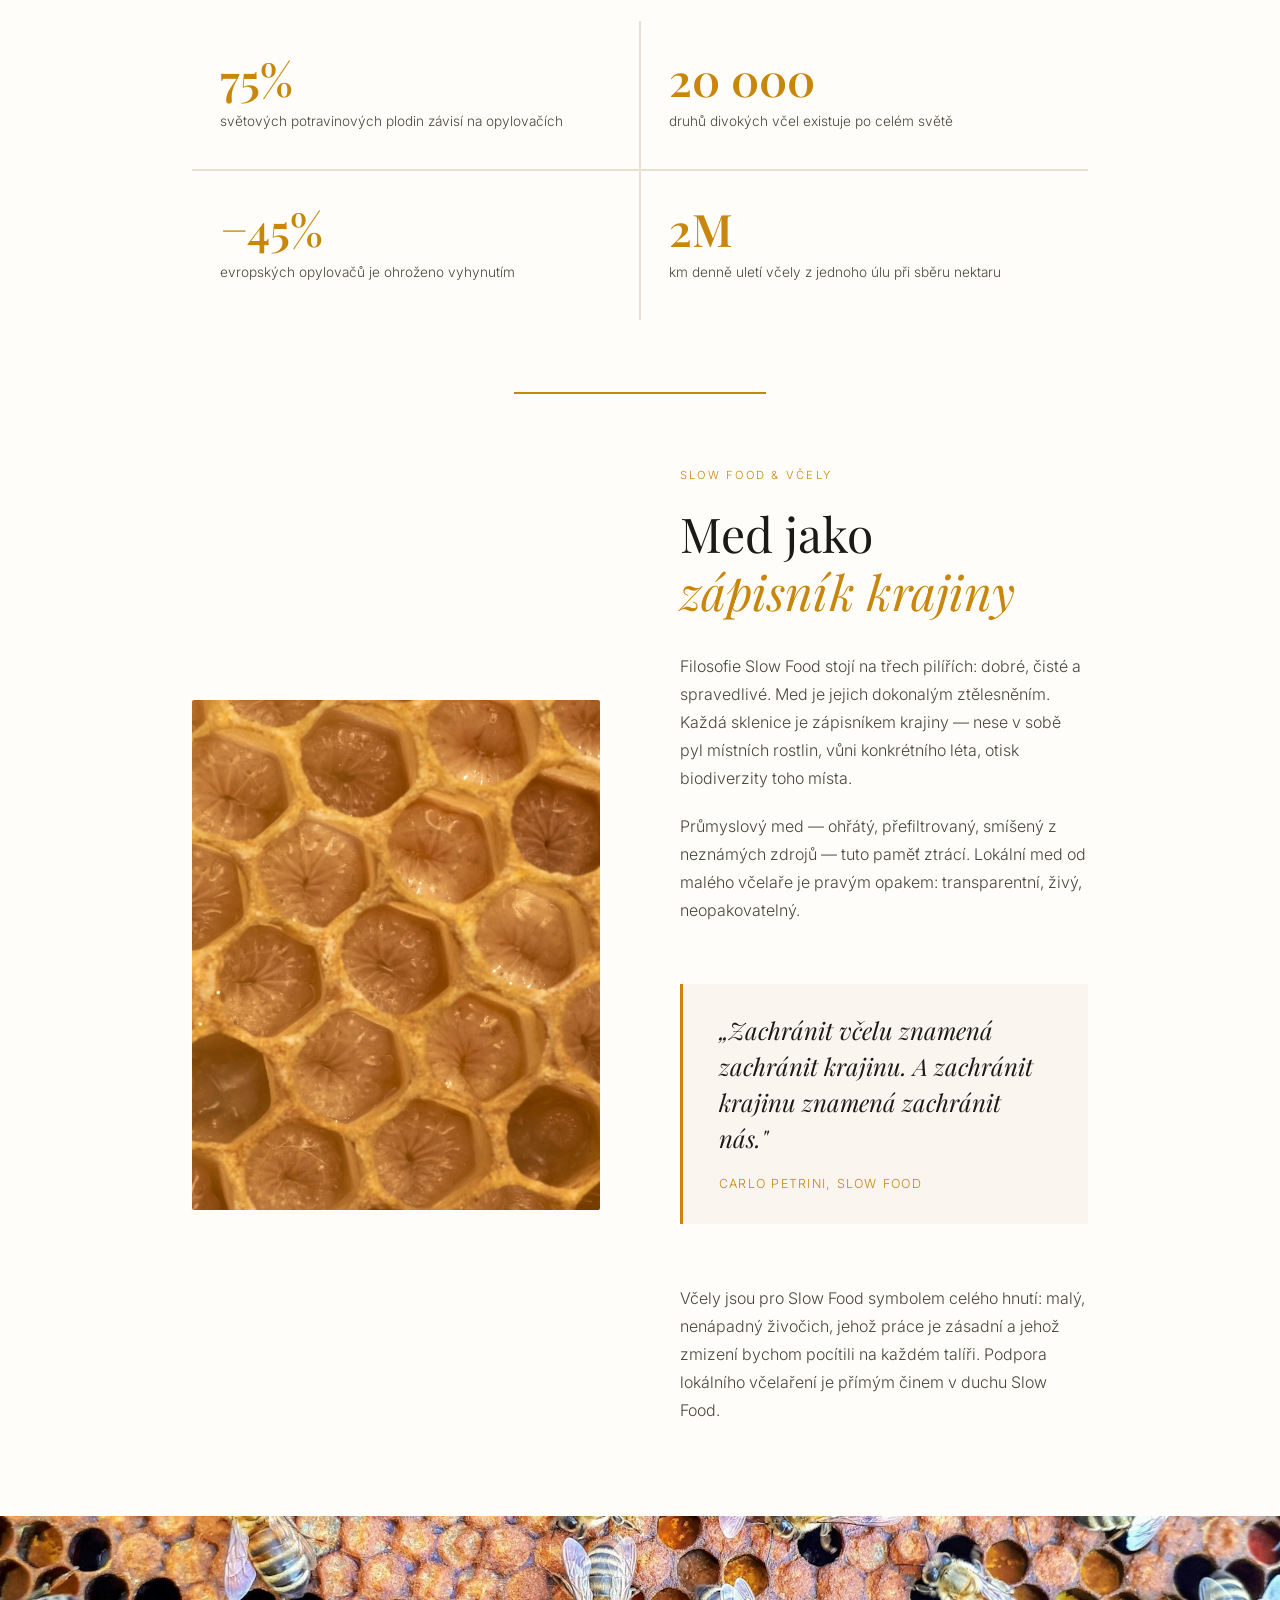
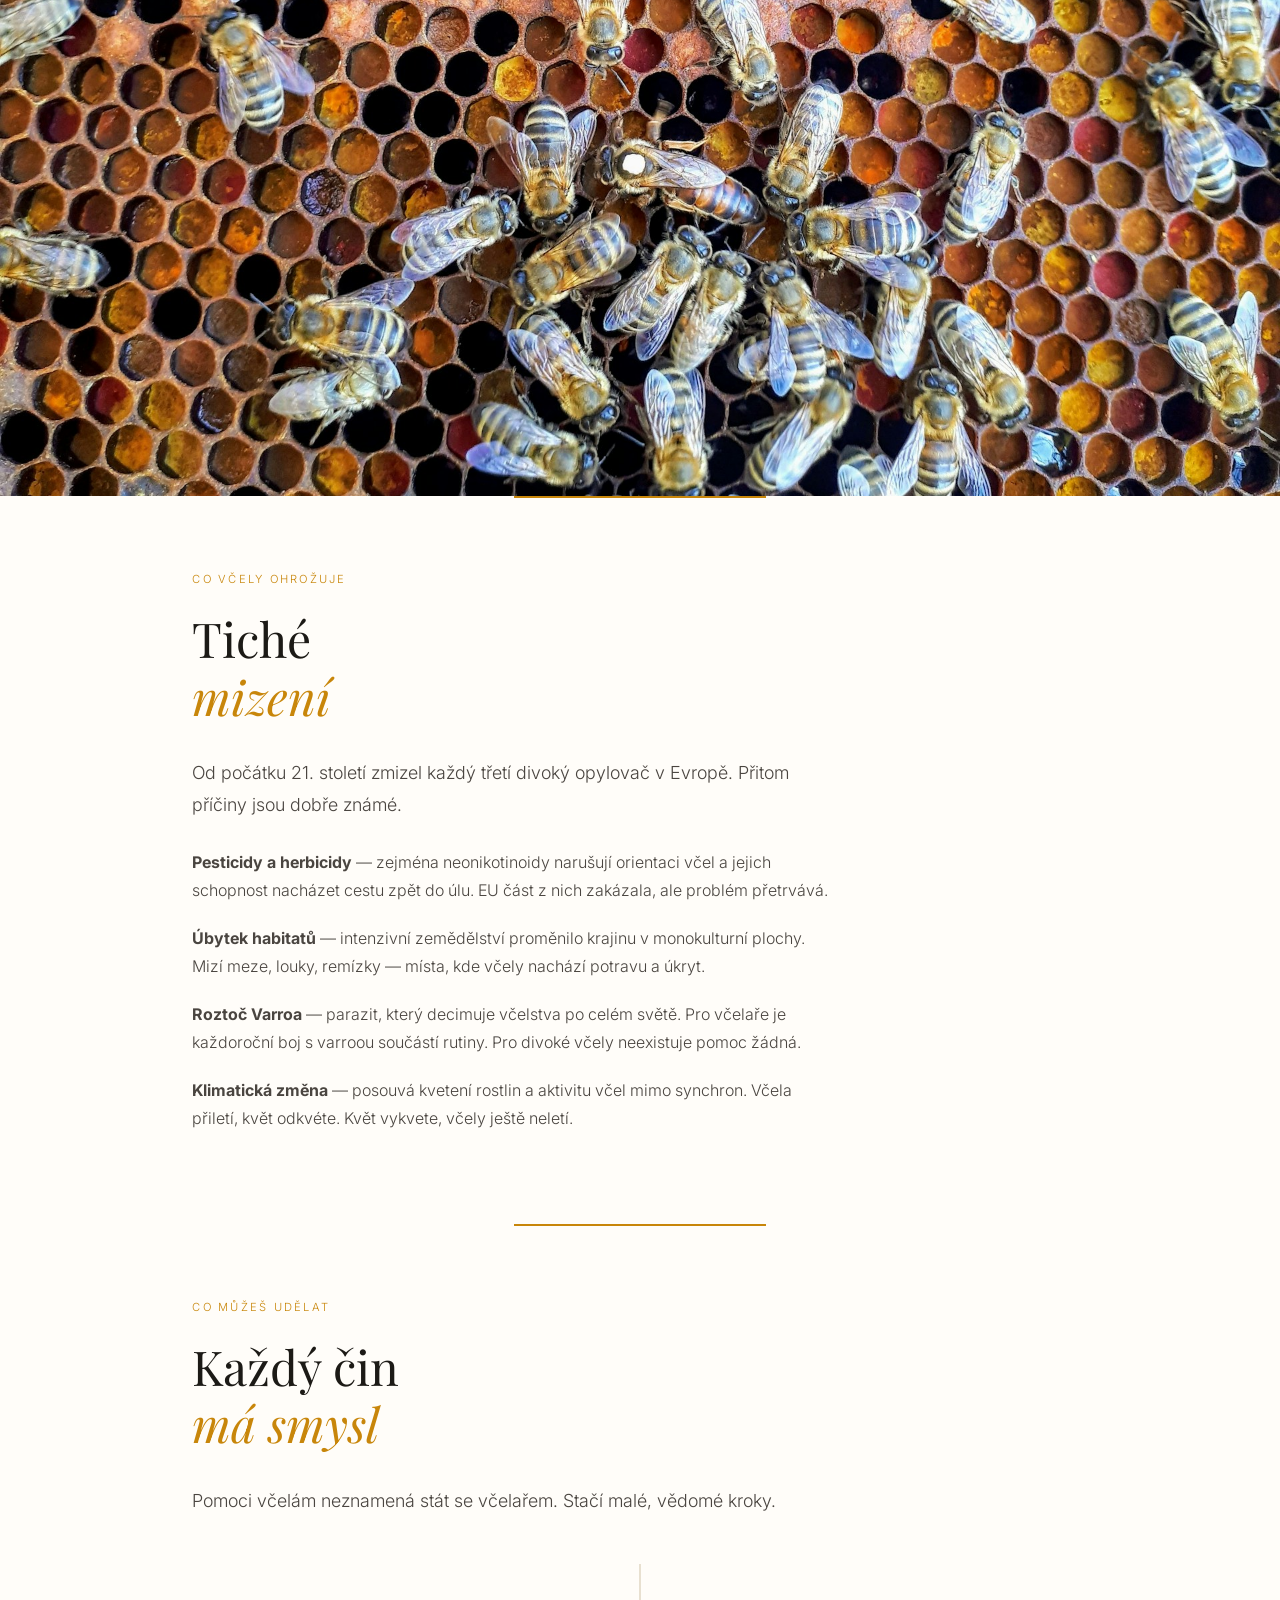
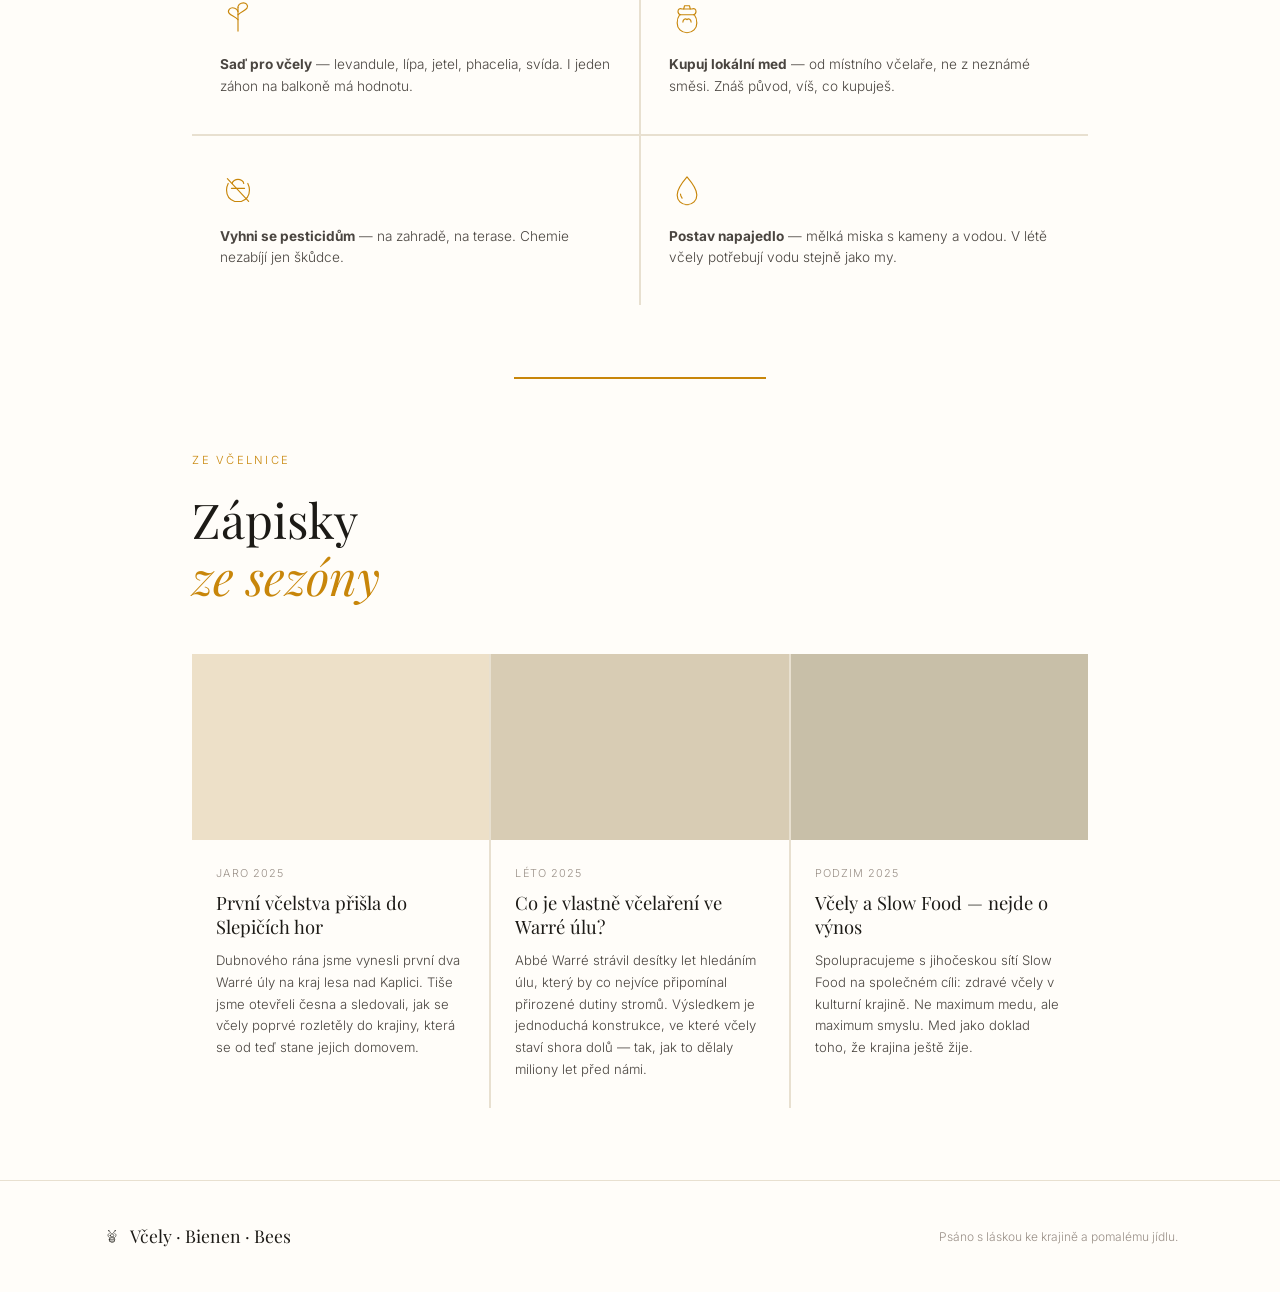
==== commit 5edbd71f: "Update blog posts with real content - Post 1: first Warré colonies arriving in Slepičí Hory - Post 2" ====
--- a/index.html
+++ b/index.html
@@ -839,46 +839,46 @@
         <div class="post-date" data-cs>Jaro 2025</div>
         <div class="post-date" data-de>Frühjahr 2025</div>
         <div class="post-date" data-en>Spring 2025</div>
-        <div class="post-title" data-cs>První prohlídka — co zimovalo?</div>
-        <div class="post-title" data-de>Erste Durchsicht — was hat überwintert?</div>
-        <div class="post-title" data-en>First inspection — who made it through winter?</div>
-        <div class="post-excerpt" data-cs>Po první teplé neděli přichází chvíle, na kterou jsem čekal celou zimu. Otevírám úl a počítám…</div>
-        <div class="post-excerpt" data-de>Nach dem ersten warmen Sonntag kommt der Moment, auf den ich den ganzen Winter gewartet habe. Ich öffne den Stock und zähle…</div>
-        <div class="post-excerpt" data-en>After the first warm Sunday comes the moment I've been waiting for all winter. I open the hive and count…</div>
+        <div class="post-title" data-cs>První včelstva přišla do Slepičích hor</div>
+        <div class="post-title" data-de>Die ersten Völker kommen in die Hühnerberge</div>
+        <div class="post-title" data-en>The first colonies arrive in Slepičí Hory</div>
+        <div class="post-excerpt" data-cs>Dubnového rána jsme vynesli první dva Warré úly na kraj lesa nad Kaplici. Tiše jsme otevřeli česna a sledovali, jak se včely poprvé rozletěly do krajiny, která se od teď stane jejich domovem.</div>
+        <div class="post-excerpt" data-de>An einem Aprilmorgen trugen wir die ersten zwei Warré-Beuten an den Waldrand über Kaplice. Wir öffneten die Fluglöcher und beobachteten, wie die Bienen zum ersten Mal in die Landschaft ausflogen, die nun ihr Zuhause werden soll.</div>
+        <div class="post-excerpt" data-en>On an April morning we carried the first two Warré hives to the forest edge above Kaplice. We quietly opened the entrances and watched as the bees flew out for the first time into the landscape that would from now on be their home.</div>
       </div>
     </div>
     <!-- Post 2 -->
     <div class="post-card">
       <div class="post-card-img">
-        <div class="post-card-img-placeholder" style="background:#e0cfa0;"></div>
+        <div class="post-card-img-placeholder" style="background:#d8ccb4;"></div>
       </div>
       <div class="post-card-body">
         <div class="post-date" data-cs>Léto 2025</div>
         <div class="post-date" data-de>Sommer 2025</div>
         <div class="post-date" data-en>Summer 2025</div>
-        <div class="post-title" data-cs>Lipový med — chuť jednoho léta</div>
-        <div class="post-title" data-de>Lindenhonig — der Geschmack eines Sommers</div>
-        <div class="post-title" data-en>Linden honey — the taste of one summer</div>
-        <div class="post-excerpt" data-cs>Lípa kvete jen pár dní. Včely to vědí a vytáhnou ze včelnice vše. Výsledek stojí za čekání.</div>
-        <div class="post-excerpt" data-de>Die Linde blüht nur wenige Tage. Die Bienen wissen das und holen alles aus dem Stock heraus. Das Ergebnis lohnt das Warten.</div>
-        <div class="post-excerpt" data-en>The linden flowers for just a few days. The bees know this and pour everything into it. The result is worth waiting for.</div>
+        <div class="post-title" data-cs>Co je vlastně včelaření ve Warré úlu?</div>
+        <div class="post-title" data-de>Was ist eigentlich Imkerei in der Warré-Beute?</div>
+        <div class="post-title" data-en>What is beekeeping in a Warré hive, really?</div>
+        <div class="post-excerpt" data-cs>Abbé Warré strávil desítky let hledáním úlu, který by co nejvíce připomínal přirozené dutiny stromů. Výsledkem je jednoduchá konstrukce, ve které včely staví shora dolů — tak, jak to dělaly miliony let před námi.</div>
+        <div class="post-excerpt" data-de>Abbé Warré verbrachte Jahrzehnte damit, eine Beute zu finden, die natürlichen Baumhöhlen so nah wie möglich kommt. Das Ergebnis ist eine einfache Konstruktion, in der Bienen von oben nach unten bauen — so wie sie es Millionen von Jahren vor uns getan haben.</div>
+        <div class="post-excerpt" data-en>Abbé Warré spent decades searching for a hive that would come as close as possible to natural tree cavities. The result is a simple design in which bees build from top to bottom — just as they have done for millions of years before us.</div>
       </div>
     </div>
     <!-- Post 3 -->
     <div class="post-card">
       <div class="post-card-img">
-        <div class="post-card-img-placeholder" style="background:#cfc4b0;"></div>
+        <div class="post-card-img-placeholder" style="background:#c8bfa8;"></div>
       </div>
       <div class="post-card-body">
         <div class="post-date" data-cs>Podzim 2025</div>
         <div class="post-date" data-de>Herbst 2025</div>
         <div class="post-date" data-en>Autumn 2025</div>
-        <div class="post-title" data-cs>Příprava na zimu — dost medu, dost klidu</div>
-        <div class="post-title" data-de>Wintervorbereitung — genug Honig, genug Ruhe</div>
-        <div class="post-title" data-en>Preparing for winter — enough honey, enough quiet</div>
-        <div class="post-excerpt" data-cs>Září patří včelám. Cukrový sirup, léčba varroózy, kontrola prostoru. Chci, aby přečkaly dobře.</div>
-        <div class="post-excerpt" data-de>Der September gehört den Bienen. Zuckersirup, Varroabehandlung, Raumkontrolle. Ich möchte, dass sie gut überwintern.</div>
-        <div class="post-excerpt" data-en>September belongs to the bees. Leaving enough stores, checking the space. I want them to come through well.</div>
+        <div class="post-title" data-cs>Včely a Slow Food — nejde o výnos</div>
+        <div class="post-title" data-de>Bienen und Slow Food — es geht nicht um den Ertrag</div>
+        <div class="post-title" data-en>Bees and Slow Food — it's not about yield</div>
+        <div class="post-excerpt" data-cs>Spolupracujeme s jihočeskou sítí Slow Food na společném cíli: zdravé včely v kulturní krajině. Ne maximum medu, ale maximum smyslu. Med jako doklad toho, že krajina ještě žije.</div>
+        <div class="post-excerpt" data-de>Wir arbeiten mit dem südböhmischen Slow-Food-Netzwerk an einem gemeinsamen Ziel: gesunde Bienen in der Kulturlandschaft. Nicht maximaler Honig, sondern maximaler Sinn. Honig als Zeugnis, dass die Landschaft noch lebt.</div>
+        <div class="post-excerpt" data-en>We work with the South Bohemian Slow Food network towards a shared goal: healthy bees in a living landscape. Not maximum honey, but maximum meaning. Honey as evidence that the land is still alive.</div>
       </div>
     </div>
   </div>
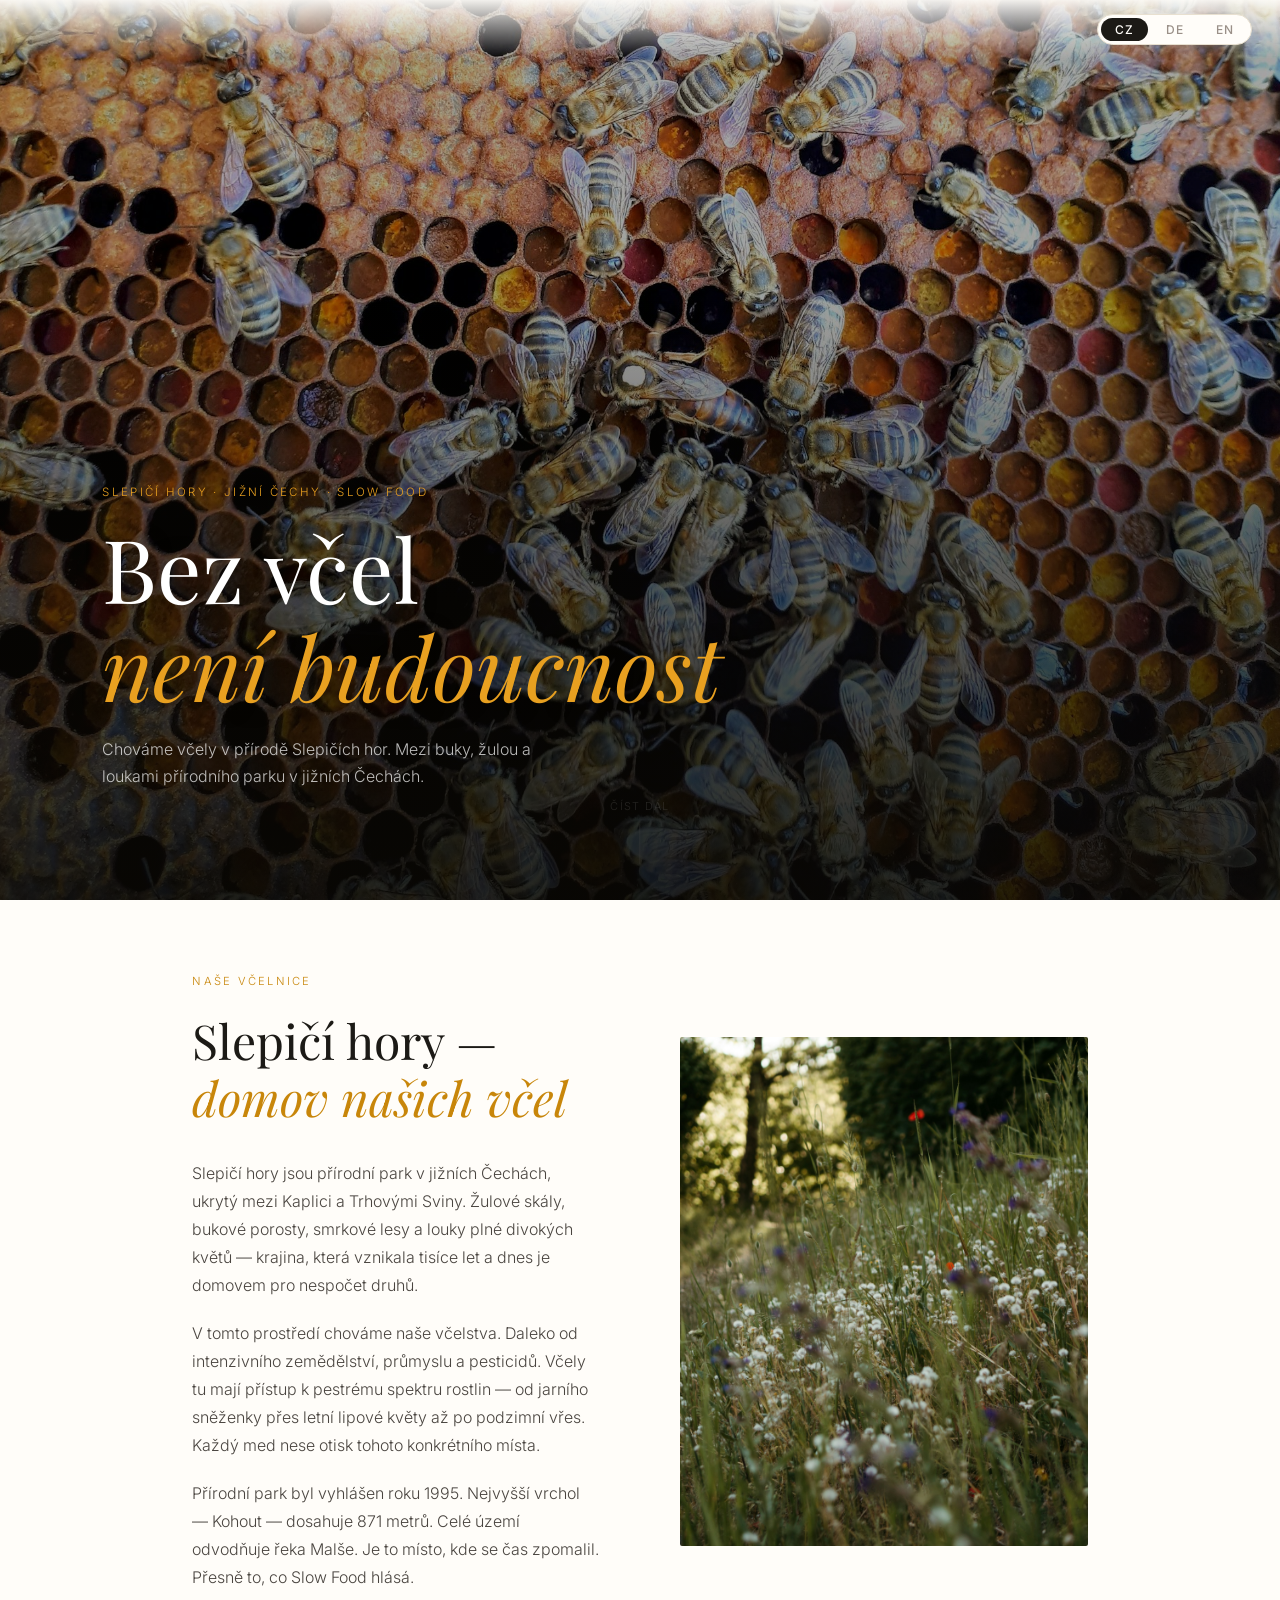
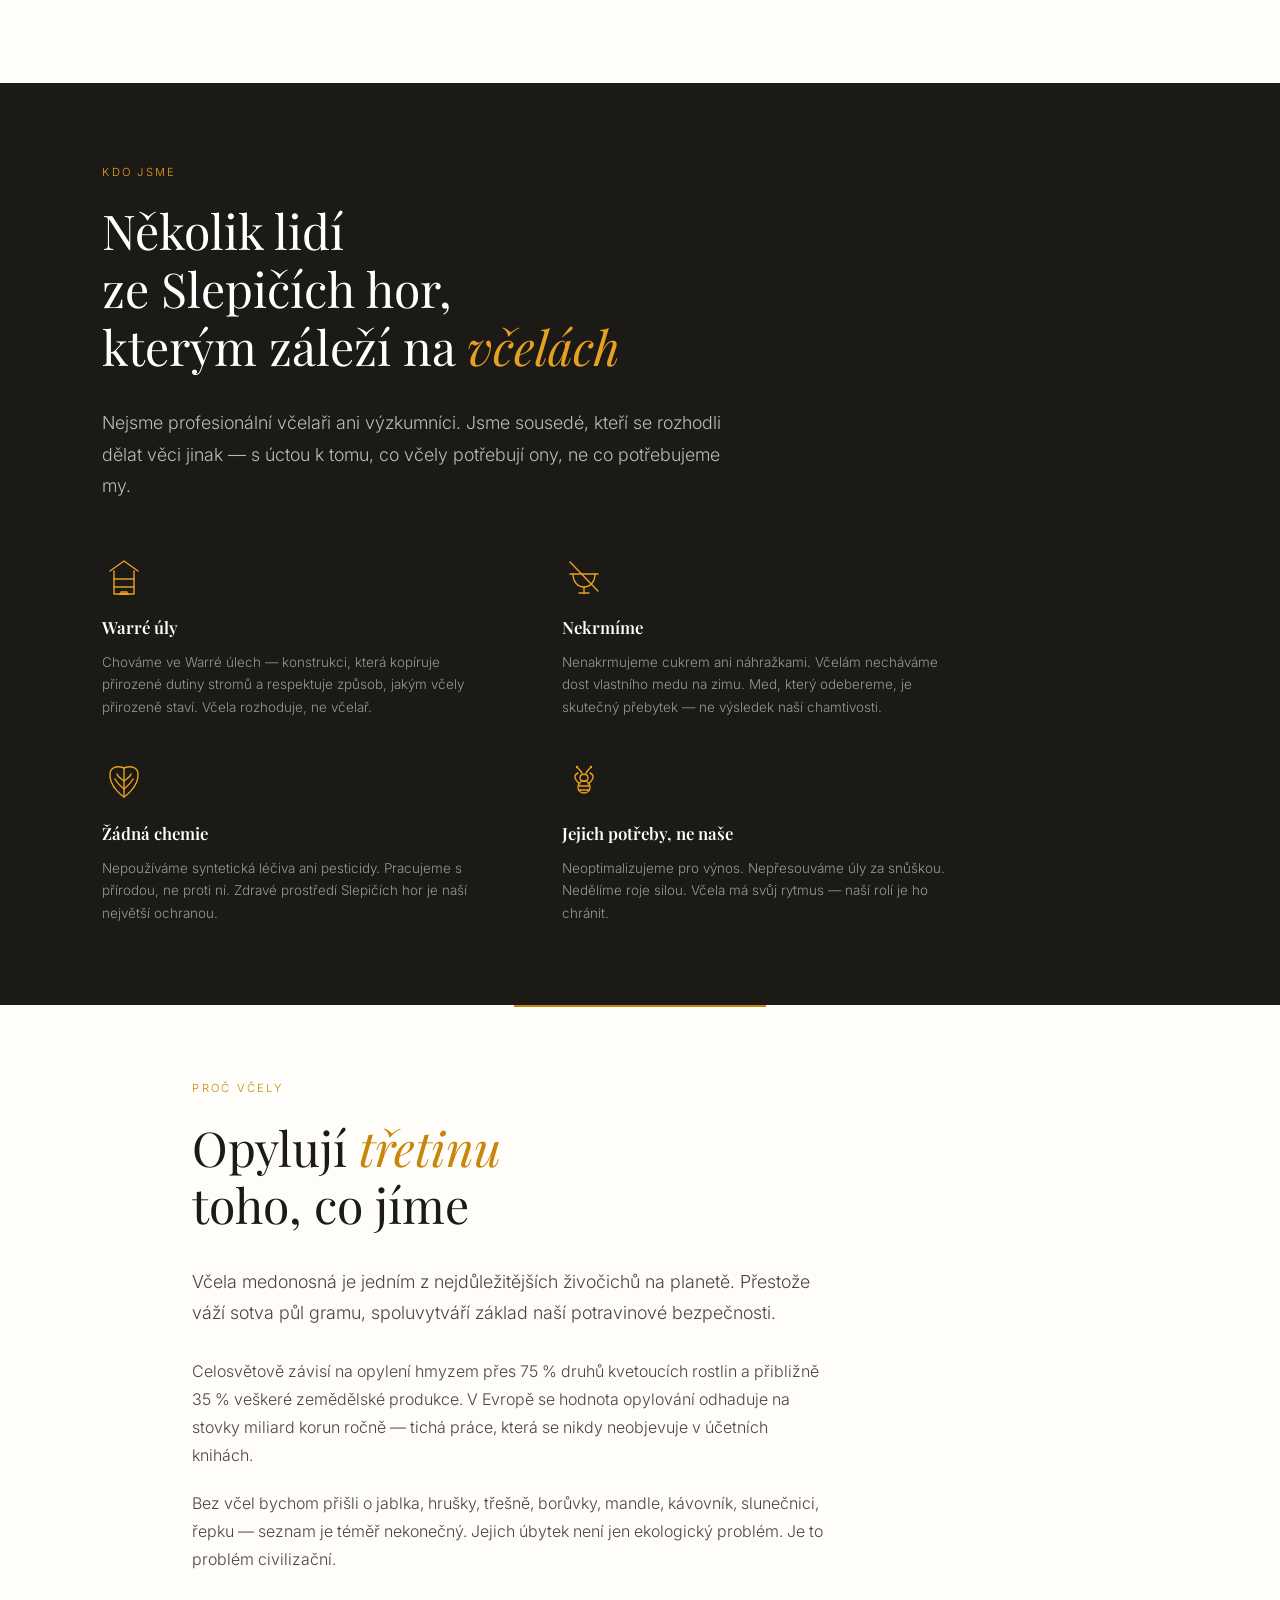
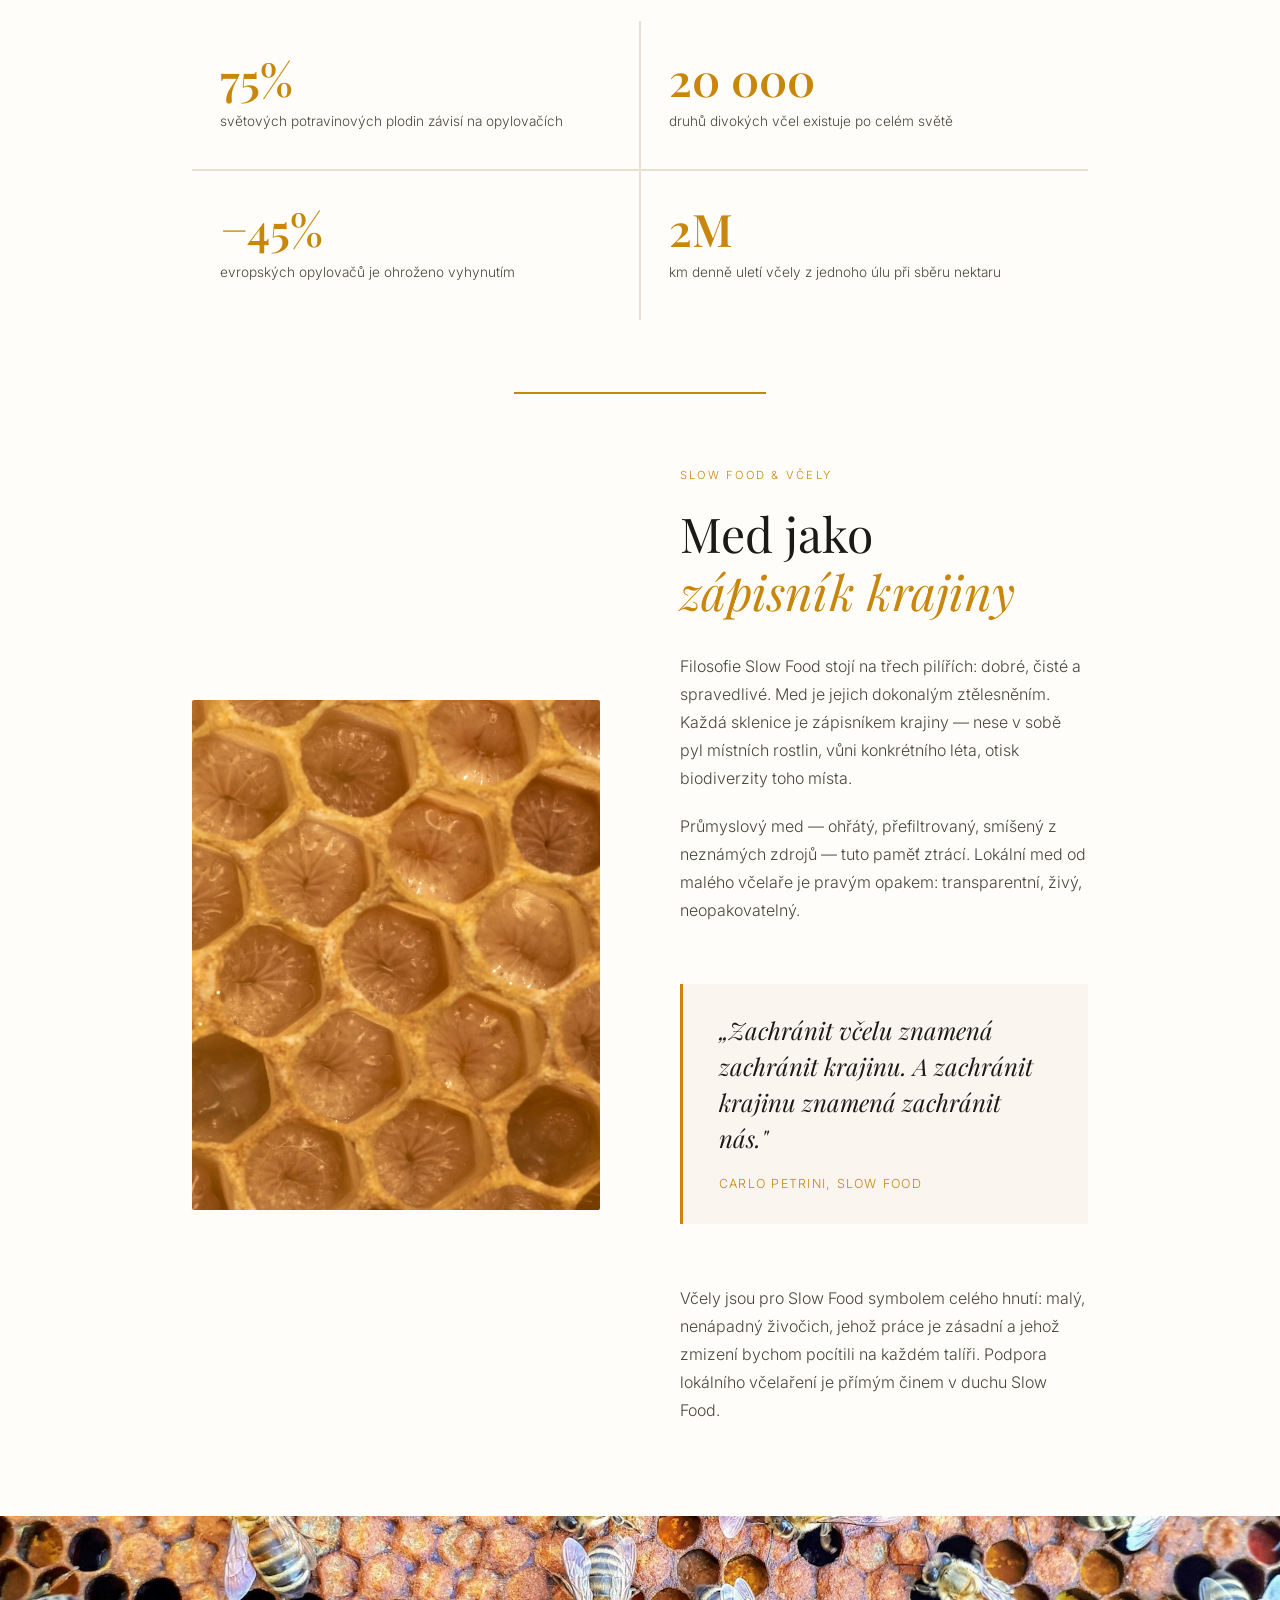
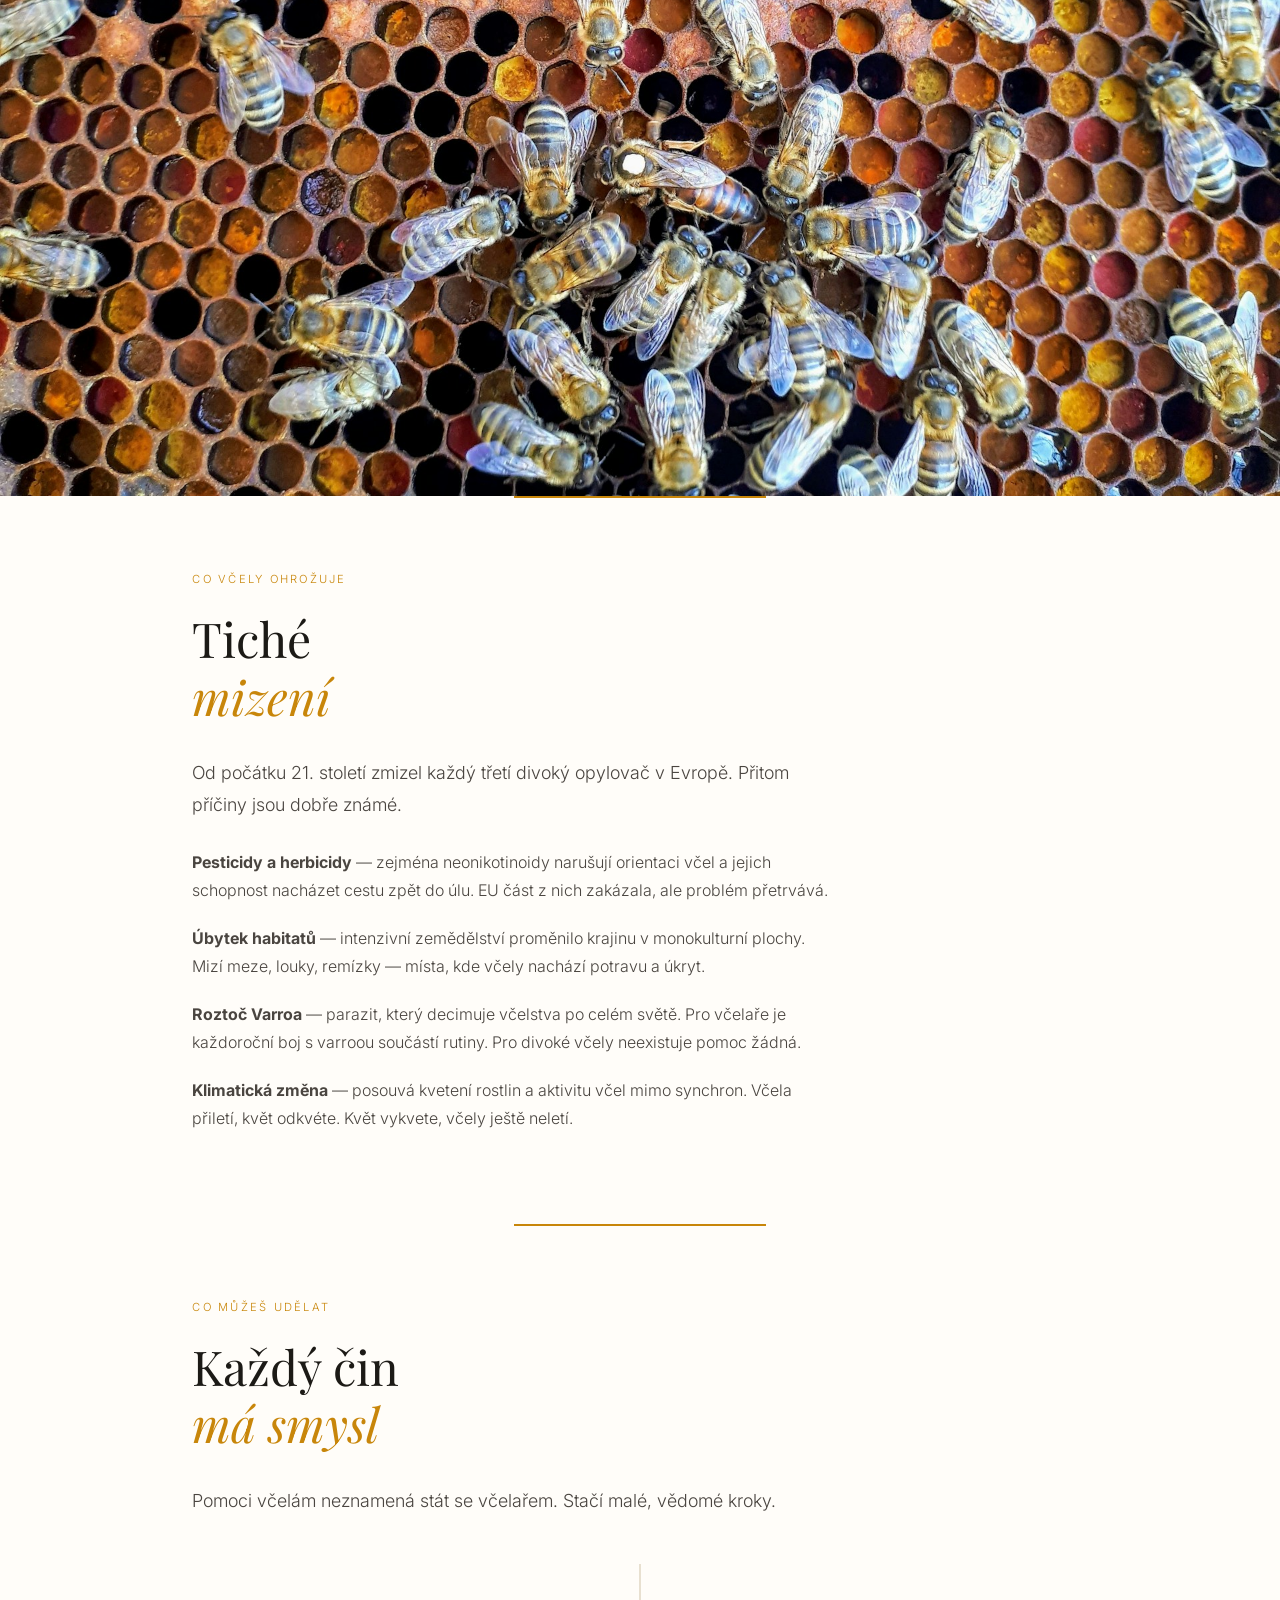
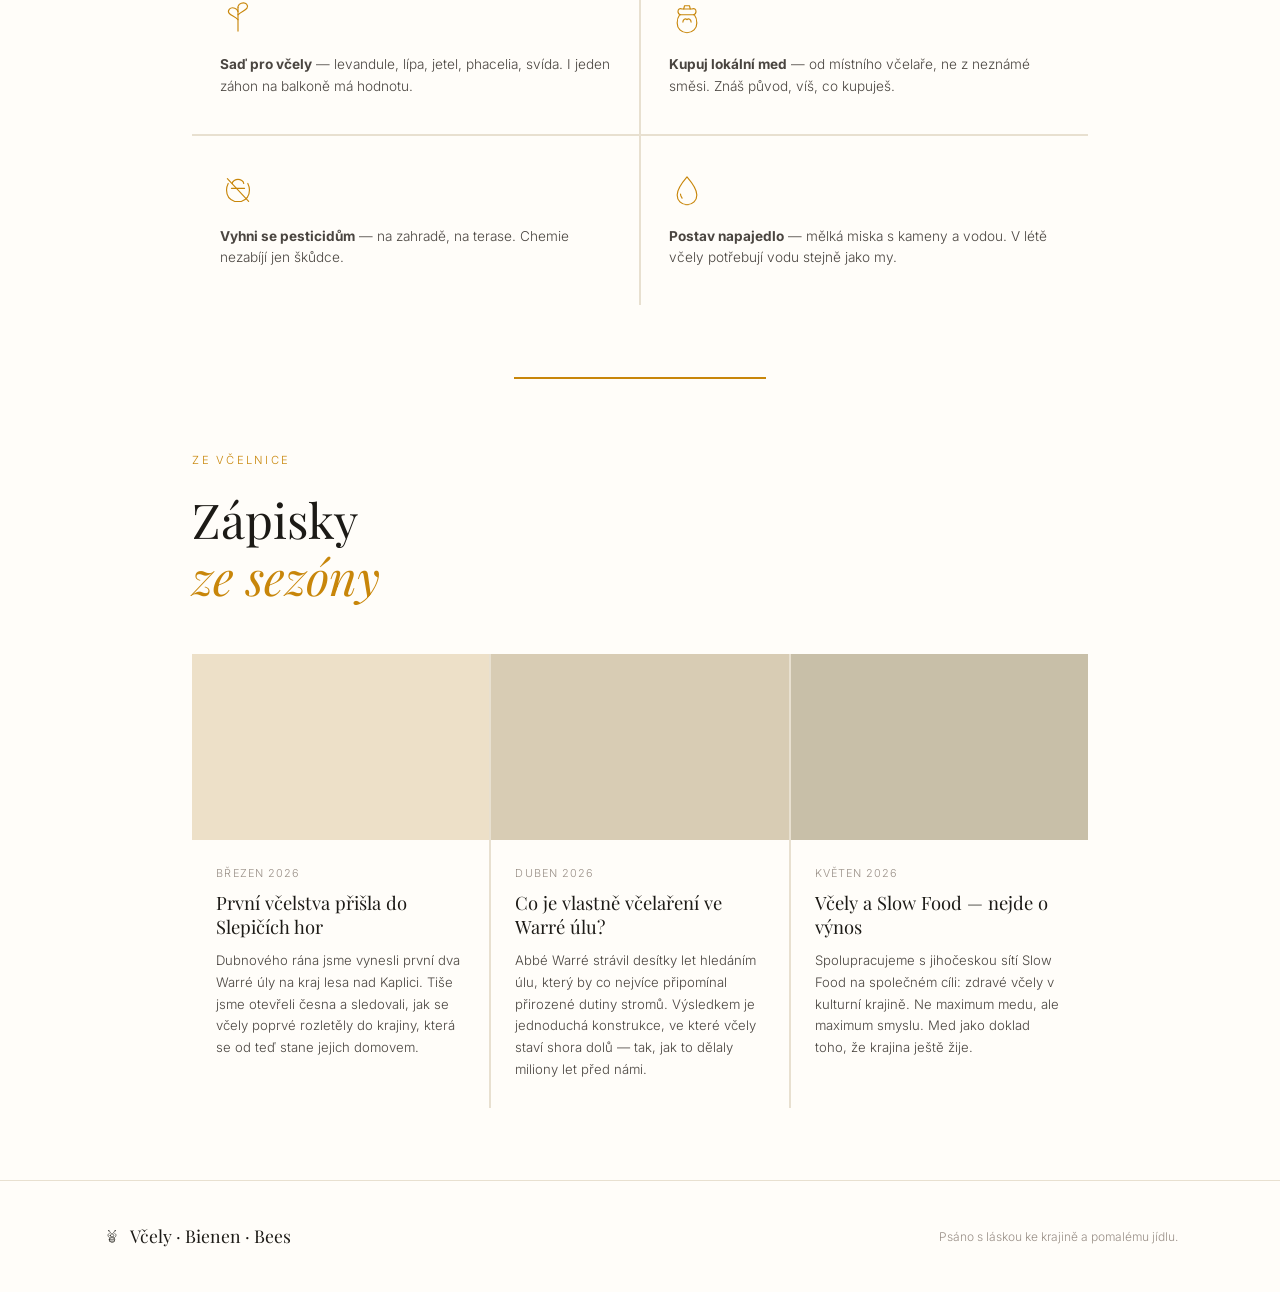
==== commit 7f89305e: "Add full article pages + shared CSS - Extract all CSS to style.css (shared across pages) - Add 3 art" ====
--- a/index.html
+++ b/index.html
@@ -8,457 +8,7 @@
   <link rel="preconnect" href="https://fonts.googleapis.com"/>
   <link rel="preconnect" href="https://fonts.gstatic.com" crossorigin/>
   <link href="https://fonts.googleapis.com/css2?family=Playfair+Display:ital,wght@0,400;0,600;1,400&family=Inter:wght@300;400;500&display=swap" rel="stylesheet"/>
-  <style>
-    *, *::before, *::after { box-sizing: border-box; margin: 0; padding: 0; }
-
-    :root {
-      --cream: #faf6ef;
-      --warm-white: #fffdf9;
-      --honey: #c8860a;
-      --honey-light: #e8a020;
-      --dark: #1c1a16;
-      --mid: #4a4540;
-      --light: #9a9088;
-      --border: #e8e0d0;
-    }
-
-    html { scroll-behavior: smooth; }
-
-    body {
-      background: var(--warm-white);
-      color: var(--dark);
-      font-family: 'Inter', sans-serif;
-      font-weight: 300;
-      line-height: 1.75;
-    }
-
-    /* ── Language toggle ── */
-    .lang-bar {
-      position: fixed;
-      top: 0; left: 0; right: 0;
-      z-index: 100;
-      display: flex;
-      justify-content: flex-end;
-      padding: 14px 28px;
-      background: linear-gradient(to bottom, rgba(255,253,249,0.95), transparent);
-    }
-    .lang-switcher {
-      display: flex;
-      gap: 4px;
-      border: 1px solid var(--border);
-      border-radius: 20px;
-      padding: 3px;
-      background: var(--warm-white);
-    }
-    .lang-switcher button {
-      border: none;
-      background: none;
-      cursor: pointer;
-      padding: 4px 14px;
-      border-radius: 16px;
-      font-family: 'Inter', sans-serif;
-      font-size: .75rem;
-      font-weight: 500;
-      letter-spacing: .08em;
-      color: var(--light);
-      transition: all .2s;
-    }
-    .lang-switcher button.active {
-      background: var(--dark);
-      color: var(--warm-white);
-    }
-
-    /* ── Hero ── */
-    .hero {
-      position: relative;
-      height: 100svh;
-      min-height: 520px;
-      display: flex;
-      align-items: flex-end;
-      overflow: hidden;
-    }
-    .hero-img {
-      position: absolute;
-      inset: 0;
-      width: 100%; height: 100%;
-      object-fit: cover;
-      filter: brightness(.65);
-    }
-    .hero::after {
-      content: '';
-      position: absolute;
-      inset: 0;
-      background: linear-gradient(to top,
-        rgba(10,8,4,.82) 0%,
-        rgba(10,8,4,.45) 38%,
-        rgba(10,8,4,.0) 68%);
-      pointer-events: none;
-    }
-    .hero-placeholder {
-      position: absolute;
-      inset: 0;
-      background: linear-gradient(160deg, #3d2e0a 0%, #7a5010 45%, #c8860a 100%);
-    }
-    .hero-placeholder-icon {
-      position: absolute;
-      inset: 0;
-      display: flex;
-      align-items: center;
-      justify-content: center;
-      font-size: 8rem;
-      opacity: .12;
-      user-select: none;
-    }
-    .hero-content {
-      position: relative;
-      z-index: 1;
-      padding: 0 8vw 10vh;
-      max-width: 900px;
-    }
-    .hero-eyebrow {
-      font-size: .72rem;
-      letter-spacing: .2em;
-      text-transform: uppercase;
-      color: var(--honey-light);
-      margin-bottom: 16px;
-      white-space: nowrap;
-    }
-    .hero-title {
-      font-family: 'Playfair Display', serif;
-      font-size: clamp(2.6rem, 7vw, 5.5rem);
-      font-weight: 400;
-      color: #fff;
-      line-height: 1.12;
-      text-shadow: 0 2px 24px rgba(0,0,0,.45);
-      margin-bottom: 20px;
-    }
-    .hero-title em {
-      font-style: italic;
-      color: var(--honey-light);
-    }
-    .hero-sub {
-      font-size: clamp(.88rem, 1.5vw, 1rem);
-      color: rgba(255,255,255,.72);
-      max-width: 480px;
-      line-height: 1.7;
-    }
-    .scroll-hint {
-      position: absolute;
-      bottom: 36px;
-      left: 50%;
-      transform: translateX(-50%);
-      display: flex;
-      flex-direction: column;
-      align-items: center;
-      gap: 8px;
-      color: rgba(255,255,255,.4);
-      font-size: .68rem;
-      letter-spacing: .12em;
-      text-transform: uppercase;
-      animation: bounce 2.4s ease-in-out infinite;
-    }
-    .scroll-hint::after {
-      content: '';
-      display: block;
-      width: 1px;
-      height: 40px;
-      background: rgba(255,255,255,.25);
-    }
-    @keyframes bounce {
-      0%, 100% { transform: translateX(-50%) translateY(0); }
-      50% { transform: translateX(-50%) translateY(6px); }
-    }
-
-    /* ── Sections ── */
-    section {
-      padding: 72px 8vw;
-      max-width: 1100px;
-      margin: 0 auto;
-    }
-    .section-label {
-      font-size: .7rem;
-      letter-spacing: .2em;
-      text-transform: uppercase;
-      color: var(--honey);
-      margin-bottom: 20px;
-    }
-    h2 {
-      font-family: 'Playfair Display', serif;
-      font-size: clamp(1.8rem, 4vw, 3rem);
-      font-weight: 400;
-      line-height: 1.2;
-      margin-bottom: 32px;
-      color: var(--dark);
-    }
-    h2 em { font-style: italic; color: var(--honey); }
-
-    .lead {
-      font-size: clamp(1rem, 1.6vw, 1.12rem);
-      color: var(--mid);
-      max-width: 640px;
-      margin-bottom: 28px;
-    }
-    p {
-      color: var(--mid);
-      max-width: 640px;
-      margin-bottom: 20px;
-    }
-    p:last-child { margin-bottom: 0; }
-
-    /* ── Manifesto ── */
-    .manifesto {
-      background: var(--dark);
-      padding: 80px 8vw;
-    }
-    .manifesto .section-label { color: var(--honey-light); }
-    .manifesto h2 { color: #fff; max-width: 700px; }
-    .manifesto h2 em { color: var(--honey-light); }
-    .manifesto .principles {
-      display: grid;
-      grid-template-columns: repeat(2, 1fr);
-      gap: 40px 60px;
-      margin-top: 52px;
-      max-width: 860px;
-    }
-    .principle-icon { margin-bottom: 16px; color: var(--honey-light); }
-    .principle-icon svg { display: block; }
-    .principle-title {
-      font-family: 'Playfair Display', serif;
-      font-size: 1.05rem;
-      font-weight: 600;
-      color: #fff;
-      margin-bottom: 8px;
-    }
-    .principle-text {
-      font-size: .84rem;
-      color: rgba(255,255,255,.55);
-      line-height: 1.7;
-    }
-    .manifesto-lead {
-      font-size: clamp(1rem, 1.6vw, 1.12rem);
-      color: rgba(255,255,255,.7);
-      max-width: 620px;
-      margin-bottom: 0;
-    }
-
-    /* ── Divider ── */
-    .divider {
-      width: 48px;
-      height: 2px;
-      background: var(--honey);
-      margin: 0 auto 0;
-      max-width: 1100px;
-      padding: 0 8vw;
-      box-sizing: content-box;
-    }
-
-    /* ── Facts grid ── */
-    .facts {
-      display: grid;
-      grid-template-columns: repeat(2, 1fr);
-      gap: 2px;
-      margin-top: 48px;
-      background: var(--border);
-    }
-    .fact {
-      background: var(--warm-white);
-      padding: 36px 28px;
-    }
-    .fact-num {
-      font-family: 'Playfair Display', serif;
-      font-size: clamp(1.8rem, 5vw, 2.8rem);
-      font-weight: 600;
-      color: var(--honey);
-      line-height: 1;
-      margin-bottom: 10px;
-    }
-    .fact-text {
-      font-size: .85rem;
-      color: var(--mid);
-      line-height: 1.6;
-    }
-
-    /* ── Image + text split ── */
-    .split {
-      display: grid;
-      grid-template-columns: 1fr 1fr;
-      gap: 80px;
-      align-items: center;
-    }
-    @media (max-width: 720px) {
-      .split { grid-template-columns: 1fr; gap: 40px; }
-    }
-    @media (max-width: 600px) {
-      section { padding: 52px 6vw; }
-      .manifesto { padding: 60px 6vw; }
-      .manifesto .principles { grid-template-columns: 1fr; gap: 36px; }
-      .facts { grid-template-columns: 1fr; }
-    }
-    .split-img {
-      aspect-ratio: 4/5;
-      overflow: hidden;
-      border-radius: 2px;
-    }
-    .split-img img {
-      width: 100%; height: 100%;
-      object-fit: cover;
-      display: block;
-    }
-    .split-img-placeholder {
-      width: 100%;
-      height: 100%;
-      background: linear-gradient(135deg, #e8d5b0 0%, #c8a060 100%);
-      display: flex;
-      align-items: center;
-      justify-content: center;
-      font-size: 5rem;
-      color: rgba(255,255,255,.5);
-    }
-
-    /* ── Blog posts ── */
-    .posts-grid {
-      display: grid;
-      grid-template-columns: repeat(auto-fit, minmax(280px, 1fr));
-      gap: 2px;
-      margin-top: 48px;
-      background: var(--border);
-    }
-    .post-card {
-      background: var(--warm-white);
-      cursor: pointer;
-      transition: background .2s;
-    }
-    .post-card:hover { background: var(--cream); }
-    .post-card-img {
-      aspect-ratio: 16/10;
-      overflow: hidden;
-    }
-    .post-card-img img {
-      width: 100%; height: 100%;
-      object-fit: cover;
-      display: block;
-      transition: transform .4s ease;
-    }
-    .post-card:hover .post-card-img img { transform: scale(1.04); }
-    .post-card-img-placeholder {
-      width: 100%;
-      height: 100%;
-      display: flex;
-      align-items: center;
-      justify-content: center;
-      font-size: 3rem;
-    }
-    .post-card-body { padding: 24px 24px 28px; }
-    .post-date {
-      font-size: .68rem;
-      letter-spacing: .1em;
-      text-transform: uppercase;
-      color: var(--light);
-      margin-bottom: 8px;
-    }
-    .post-title {
-      font-family: 'Playfair Display', serif;
-      font-size: 1.15rem;
-      font-weight: 400;
-      line-height: 1.35;
-      color: var(--dark);
-      margin-bottom: 10px;
-    }
-    .post-excerpt {
-      font-size: .82rem;
-      color: var(--mid);
-      line-height: 1.65;
-    }
-
-    /* ── Quote block ── */
-    .quote-block {
-      border-left: 3px solid var(--honey);
-      padding: 28px 36px;
-      margin: 60px 0;
-      background: var(--cream);
-    }
-    blockquote {
-      font-family: 'Playfair Display', serif;
-      font-style: italic;
-      font-size: clamp(1.1rem, 2.2vw, 1.5rem);
-      color: var(--dark);
-      line-height: 1.5;
-      margin-bottom: 12px;
-    }
-    cite {
-      font-size: .78rem;
-      letter-spacing: .1em;
-      text-transform: uppercase;
-      color: var(--honey);
-      font-style: normal;
-    }
-
-    /* ── Full-width image ── */
-    .full-img {
-      width: 100%;
-      height: 50vw;
-      max-height: 580px;
-      min-height: 260px;
-      overflow: hidden;
-      position: relative;
-    }
-    .full-img img {
-      width: 100%; height: 100%;
-      object-fit: cover;
-      display: block;
-    }
-    .full-img-placeholder {
-      width: 100%; height: 100%;
-      background: linear-gradient(180deg, #4a3010 0%, #8a5c1a 100%);
-      display: flex;
-      align-items: center;
-      justify-content: center;
-      font-size: 6rem;
-      opacity: .6;
-    }
-
-    /* ── Footer ── */
-    footer {
-      border-top: 1px solid var(--border);
-      padding: 40px 8vw;
-      display: flex;
-      justify-content: space-between;
-      align-items: center;
-      gap: 20px;
-      flex-wrap: wrap;
-    }
-    .footer-logo {
-      font-family: 'Playfair Display', serif;
-      font-size: 1.1rem;
-      color: var(--dark);
-    }
-    .footer-note {
-      font-size: .75rem;
-      color: var(--light);
-    }
-
-    /* ── Language visibility ── */
-    [data-cs], [data-de], [data-en] { display: none; }
-    html[lang="cs"] [data-cs] { display: revert; }
-    html[lang="de"] [data-de] { display: revert; }
-    html[lang="en"] [data-en] { display: revert; }
-    html[lang="cs"] section[data-cs], html[lang="cs"] div[data-cs],
-    html[lang="cs"] p[data-cs], html[lang="cs"] h2[data-cs],
-    html[lang="cs"] blockquote[data-cs] { display: block; }
-    html[lang="de"] section[data-de], html[lang="de"] div[data-de],
-    html[lang="de"] p[data-de], html[lang="de"] h2[data-de],
-    html[lang="de"] blockquote[data-de] { display: block; }
-    html[lang="en"] section[data-en], html[lang="en"] div[data-en],
-    html[lang="en"] p[data-en], html[lang="en"] h2[data-en],
-    html[lang="en"] blockquote[data-en] { display: block; }
-
-    /* shared (lang-neutral) elements always visible */
-    [data-shared] { display: revert; }
-    div[data-shared], section[data-shared] { display: block; }
-    /* restore grid/flex on containers that also carry data-shared */
-    .facts[data-shared], .posts-grid[data-shared], .split[data-shared], .principles[data-shared] { display: grid; }
-    footer[data-shared] { display: flex; }
-  </style>
+  <link rel="stylesheet" href="style.css"/>
 </head>
 <body>
 
@@ -831,14 +381,14 @@
 
   <div class="posts-grid" data-shared>
     <!-- Post 1 -->
-    <div class="post-card">
+    <a class="post-card" href="clanky/prvni-vcely.html">
       <div class="post-card-img">
         <div class="post-card-img-placeholder" style="background:#ede0c8;"></div>
       </div>
       <div class="post-card-body">
-        <div class="post-date" data-cs>Jaro 2025</div>
-        <div class="post-date" data-de>Frühjahr 2025</div>
-        <div class="post-date" data-en>Spring 2025</div>
+        <div class="post-date" data-cs>Březen 2026</div>
+        <div class="post-date" data-de>März 2026</div>
+        <div class="post-date" data-en>March 2026</div>
         <div class="post-title" data-cs>První včelstva přišla do Slepičích hor</div>
         <div class="post-title" data-de>Die ersten Völker kommen in die Hühnerberge</div>
         <div class="post-title" data-en>The first colonies arrive in Slepičí Hory</div>
@@ -846,16 +396,16 @@
         <div class="post-excerpt" data-de>An einem Aprilmorgen trugen wir die ersten zwei Warré-Beuten an den Waldrand über Kaplice. Wir öffneten die Fluglöcher und beobachteten, wie die Bienen zum ersten Mal in die Landschaft ausflogen, die nun ihr Zuhause werden soll.</div>
         <div class="post-excerpt" data-en>On an April morning we carried the first two Warré hives to the forest edge above Kaplice. We quietly opened the entrances and watched as the bees flew out for the first time into the landscape that would from now on be their home.</div>
       </div>
-    </div>
+    </a>
     <!-- Post 2 -->
-    <div class="post-card">
+    <a class="post-card" href="clanky/warre-ul.html">
       <div class="post-card-img">
         <div class="post-card-img-placeholder" style="background:#d8ccb4;"></div>
       </div>
       <div class="post-card-body">
-        <div class="post-date" data-cs>Léto 2025</div>
-        <div class="post-date" data-de>Sommer 2025</div>
-        <div class="post-date" data-en>Summer 2025</div>
+        <div class="post-date" data-cs>Duben 2026</div>
+        <div class="post-date" data-de>April 2026</div>
+        <div class="post-date" data-en>April 2026</div>
         <div class="post-title" data-cs>Co je vlastně včelaření ve Warré úlu?</div>
         <div class="post-title" data-de>Was ist eigentlich Imkerei in der Warré-Beute?</div>
         <div class="post-title" data-en>What is beekeeping in a Warré hive, really?</div>
@@ -863,16 +413,16 @@
         <div class="post-excerpt" data-de>Abbé Warré verbrachte Jahrzehnte damit, eine Beute zu finden, die natürlichen Baumhöhlen so nah wie möglich kommt. Das Ergebnis ist eine einfache Konstruktion, in der Bienen von oben nach unten bauen — so wie sie es Millionen von Jahren vor uns getan haben.</div>
         <div class="post-excerpt" data-en>Abbé Warré spent decades searching for a hive that would come as close as possible to natural tree cavities. The result is a simple design in which bees build from top to bottom — just as they have done for millions of years before us.</div>
       </div>
-    </div>
+    </a>
     <!-- Post 3 -->
-    <div class="post-card">
+    <a class="post-card" href="clanky/slow-food.html">
       <div class="post-card-img">
         <div class="post-card-img-placeholder" style="background:#c8bfa8;"></div>
       </div>
       <div class="post-card-body">
-        <div class="post-date" data-cs>Podzim 2025</div>
-        <div class="post-date" data-de>Herbst 2025</div>
-        <div class="post-date" data-en>Autumn 2025</div>
+        <div class="post-date" data-cs>Květen 2026</div>
+        <div class="post-date" data-de>Mai 2026</div>
+        <div class="post-date" data-en>May 2026</div>
         <div class="post-title" data-cs>Včely a Slow Food — nejde o výnos</div>
         <div class="post-title" data-de>Bienen und Slow Food — es geht nicht um den Ertrag</div>
         <div class="post-title" data-en>Bees and Slow Food — it's not about yield</div>
@@ -880,7 +430,7 @@
         <div class="post-excerpt" data-de>Wir arbeiten mit dem südböhmischen Slow-Food-Netzwerk an einem gemeinsamen Ziel: gesunde Bienen in der Kulturlandschaft. Nicht maximaler Honig, sondern maximaler Sinn. Honig als Zeugnis, dass die Landschaft noch lebt.</div>
         <div class="post-excerpt" data-en>We work with the South Bohemian Slow Food network towards a shared goal: healthy bees in a living landscape. Not maximum honey, but maximum meaning. Honey as evidence that the land is still alive.</div>
       </div>
-    </div>
+    </a>
   </div>
 </section>
 
--- a/style.css
+++ b/style.css
@@ -0,0 +1,484 @@
+*, *::before, *::after { box-sizing: border-box; margin: 0; padding: 0; }
+
+:root {
+  --cream: #faf6ef;
+  --warm-white: #fffdf9;
+  --honey: #c8860a;
+  --honey-light: #e8a020;
+  --dark: #1c1a16;
+  --mid: #4a4540;
+  --light: #9a9088;
+  --border: #e8e0d0;
+}
+
+html { scroll-behavior: smooth; }
+
+body {
+  background: var(--warm-white);
+  color: var(--dark);
+  font-family: 'Inter', sans-serif;
+  font-weight: 300;
+  line-height: 1.75;
+}
+
+/* ── Language toggle ── */
+.lang-bar {
+  position: fixed;
+  top: 0; left: 0; right: 0;
+  z-index: 100;
+  display: flex;
+  justify-content: flex-end;
+  padding: 14px 28px;
+  background: linear-gradient(to bottom, rgba(255,253,249,0.95), transparent);
+}
+.lang-switcher {
+  display: flex;
+  gap: 4px;
+  border: 1px solid var(--border);
+  border-radius: 20px;
+  padding: 3px;
+  background: var(--warm-white);
+}
+.lang-switcher button {
+  border: none;
+  background: none;
+  cursor: pointer;
+  padding: 4px 14px;
+  border-radius: 16px;
+  font-family: 'Inter', sans-serif;
+  font-size: .75rem;
+  font-weight: 500;
+  letter-spacing: .08em;
+  color: var(--light);
+  transition: all .2s;
+}
+.lang-switcher button.active {
+  background: var(--dark);
+  color: var(--warm-white);
+}
+
+/* ── Hero ── */
+.hero {
+  position: relative;
+  height: 100svh;
+  min-height: 520px;
+  display: flex;
+  align-items: flex-end;
+  overflow: hidden;
+}
+.hero-img {
+  position: absolute;
+  inset: 0;
+  width: 100%; height: 100%;
+  object-fit: cover;
+  filter: brightness(.65);
+}
+.hero::after {
+  content: '';
+  position: absolute;
+  inset: 0;
+  background: linear-gradient(to top,
+    rgba(10,8,4,.82) 0%,
+    rgba(10,8,4,.45) 38%,
+    rgba(10,8,4,.0) 68%);
+  pointer-events: none;
+}
+.hero-placeholder {
+  position: absolute;
+  inset: 0;
+  background: linear-gradient(160deg, #3d2e0a 0%, #7a5010 45%, #c8860a 100%);
+}
+.hero-content {
+  position: relative;
+  z-index: 1;
+  padding: 0 8vw 10vh;
+  max-width: 900px;
+}
+.hero-eyebrow {
+  font-size: .72rem;
+  letter-spacing: .2em;
+  text-transform: uppercase;
+  color: var(--honey-light);
+  margin-bottom: 16px;
+  white-space: nowrap;
+}
+.hero-title {
+  font-family: 'Playfair Display', serif;
+  font-size: clamp(2.6rem, 7vw, 5.5rem);
+  font-weight: 400;
+  color: #fff;
+  line-height: 1.12;
+  text-shadow: 0 2px 24px rgba(0,0,0,.45);
+  margin-bottom: 20px;
+}
+.hero-title em { font-style: italic; color: var(--honey-light); }
+.hero-sub {
+  font-size: clamp(.88rem, 1.5vw, 1rem);
+  color: rgba(255,255,255,.72);
+  max-width: 480px;
+  line-height: 1.7;
+}
+.scroll-hint {
+  position: absolute;
+  bottom: 36px;
+  left: 50%;
+  transform: translateX(-50%);
+  display: flex;
+  flex-direction: column;
+  align-items: center;
+  gap: 8px;
+  color: rgba(255,255,255,.4);
+  font-size: .68rem;
+  letter-spacing: .12em;
+  text-transform: uppercase;
+  animation: bounce 2.4s ease-in-out infinite;
+}
+.scroll-hint::after {
+  content: '';
+  display: block;
+  width: 1px;
+  height: 40px;
+  background: rgba(255,255,255,.25);
+}
+@keyframes bounce {
+  0%, 100% { transform: translateX(-50%) translateY(0); }
+  50% { transform: translateX(-50%) translateY(6px); }
+}
+
+/* ── Sections ── */
+section {
+  padding: 72px 8vw;
+  max-width: 1100px;
+  margin: 0 auto;
+}
+.section-label {
+  font-size: .7rem;
+  letter-spacing: .2em;
+  text-transform: uppercase;
+  color: var(--honey);
+  margin-bottom: 20px;
+}
+h2 {
+  font-family: 'Playfair Display', serif;
+  font-size: clamp(1.8rem, 4vw, 3rem);
+  font-weight: 400;
+  line-height: 1.2;
+  margin-bottom: 32px;
+  color: var(--dark);
+}
+h2 em { font-style: italic; color: var(--honey); }
+
+.lead {
+  font-size: clamp(1rem, 1.6vw, 1.12rem);
+  color: var(--mid);
+  max-width: 640px;
+  margin-bottom: 28px;
+}
+p {
+  color: var(--mid);
+  max-width: 640px;
+  margin-bottom: 20px;
+}
+p:last-child { margin-bottom: 0; }
+
+/* ── Manifesto ── */
+.manifesto {
+  background: var(--dark);
+  padding: 80px 8vw;
+}
+.manifesto .section-label { color: var(--honey-light); }
+.manifesto h2 { color: #fff; max-width: 700px; }
+.manifesto h2 em { color: var(--honey-light); }
+.manifesto .principles {
+  display: grid;
+  grid-template-columns: repeat(2, 1fr);
+  gap: 40px 60px;
+  margin-top: 52px;
+  max-width: 860px;
+}
+.principle-icon { margin-bottom: 16px; color: var(--honey-light); }
+.principle-icon svg { display: block; }
+.principle-title {
+  font-family: 'Playfair Display', serif;
+  font-size: 1.05rem;
+  font-weight: 600;
+  color: #fff;
+  margin-bottom: 8px;
+}
+.principle-text {
+  font-size: .84rem;
+  color: rgba(255,255,255,.55);
+  line-height: 1.7;
+}
+.manifesto-lead {
+  font-size: clamp(1rem, 1.6vw, 1.12rem);
+  color: rgba(255,255,255,.7);
+  max-width: 620px;
+  margin-bottom: 0;
+}
+
+/* ── Divider ── */
+.divider {
+  width: 48px;
+  height: 2px;
+  background: var(--honey);
+  margin: 0 auto 0;
+  max-width: 1100px;
+  padding: 0 8vw;
+  box-sizing: content-box;
+}
+
+/* ── Facts grid ── */
+.facts {
+  display: grid;
+  grid-template-columns: repeat(2, 1fr);
+  gap: 2px;
+  margin-top: 48px;
+  background: var(--border);
+}
+.fact {
+  background: var(--warm-white);
+  padding: 36px 28px;
+}
+.fact-num {
+  font-family: 'Playfair Display', serif;
+  font-size: clamp(1.8rem, 5vw, 2.8rem);
+  font-weight: 600;
+  color: var(--honey);
+  line-height: 1;
+  margin-bottom: 10px;
+}
+.fact-text {
+  font-size: .85rem;
+  color: var(--mid);
+  line-height: 1.6;
+}
+
+/* ── Image + text split ── */
+.split {
+  display: grid;
+  grid-template-columns: 1fr 1fr;
+  gap: 80px;
+  align-items: center;
+}
+@media (max-width: 720px) {
+  .split { grid-template-columns: 1fr; gap: 40px; }
+}
+@media (max-width: 600px) {
+  section { padding: 52px 6vw; }
+  .manifesto { padding: 60px 6vw; }
+  .manifesto .principles { grid-template-columns: 1fr; gap: 36px; }
+  .facts { grid-template-columns: 1fr; }
+}
+.split-img {
+  aspect-ratio: 4/5;
+  overflow: hidden;
+  border-radius: 2px;
+}
+.split-img img {
+  width: 100%; height: 100%;
+  object-fit: cover;
+  display: block;
+}
+
+/* ── Blog posts ── */
+.posts-grid {
+  display: grid;
+  grid-template-columns: repeat(auto-fit, minmax(280px, 1fr));
+  gap: 2px;
+  margin-top: 48px;
+  background: var(--border);
+}
+.post-card {
+  background: var(--warm-white);
+  cursor: pointer;
+  transition: background .2s;
+  text-decoration: none;
+  display: block;
+}
+.post-card:hover { background: var(--cream); }
+.post-card-img {
+  aspect-ratio: 16/10;
+  overflow: hidden;
+}
+.post-card-img img {
+  width: 100%; height: 100%;
+  object-fit: cover;
+  display: block;
+  transition: transform .4s ease;
+}
+.post-card:hover .post-card-img img { transform: scale(1.04); }
+.post-card-img-placeholder {
+  width: 100%;
+  height: 100%;
+}
+.post-card-body { padding: 24px 24px 28px; }
+.post-date {
+  font-size: .68rem;
+  letter-spacing: .1em;
+  text-transform: uppercase;
+  color: var(--light);
+  margin-bottom: 8px;
+}
+.post-title {
+  font-family: 'Playfair Display', serif;
+  font-size: 1.15rem;
+  font-weight: 400;
+  line-height: 1.35;
+  color: var(--dark);
+  margin-bottom: 10px;
+}
+.post-excerpt {
+  font-size: .82rem;
+  color: var(--mid);
+  line-height: 1.65;
+}
+
+/* ── Quote block ── */
+.quote-block {
+  border-left: 3px solid var(--honey);
+  padding: 28px 36px;
+  margin: 60px 0;
+  background: var(--cream);
+}
+blockquote {
+  font-family: 'Playfair Display', serif;
+  font-style: italic;
+  font-size: clamp(1.1rem, 2.2vw, 1.5rem);
+  color: var(--dark);
+  line-height: 1.5;
+  margin-bottom: 12px;
+}
+cite {
+  font-size: .78rem;
+  letter-spacing: .1em;
+  text-transform: uppercase;
+  color: var(--honey);
+  font-style: normal;
+}
+
+/* ── Full-width image ── */
+.full-img {
+  width: 100%;
+  height: 50vw;
+  max-height: 580px;
+  min-height: 260px;
+  overflow: hidden;
+  position: relative;
+}
+.full-img img {
+  width: 100%; height: 100%;
+  object-fit: cover;
+  display: block;
+}
+
+/* ── Footer ── */
+footer {
+  border-top: 1px solid var(--border);
+  padding: 40px 8vw;
+  display: flex;
+  justify-content: space-between;
+  align-items: center;
+  gap: 20px;
+  flex-wrap: wrap;
+}
+.footer-logo {
+  font-family: 'Playfair Display', serif;
+  font-size: 1.1rem;
+  color: var(--dark);
+  text-decoration: none;
+}
+.footer-note {
+  font-size: .75rem;
+  color: var(--light);
+}
+
+/* ── Language visibility ── */
+[data-cs], [data-de], [data-en] { display: none; }
+html[lang="cs"] [data-cs] { display: revert; }
+html[lang="de"] [data-de] { display: revert; }
+html[lang="en"] [data-en] { display: revert; }
+html[lang="cs"] section[data-cs], html[lang="cs"] div[data-cs],
+html[lang="cs"] p[data-cs], html[lang="cs"] h2[data-cs],
+html[lang="cs"] blockquote[data-cs], html[lang="cs"] h3[data-cs] { display: block; }
+html[lang="de"] section[data-de], html[lang="de"] div[data-de],
+html[lang="de"] p[data-de], html[lang="de"] h2[data-de],
+html[lang="de"] blockquote[data-de], html[lang="de"] h3[data-de] { display: block; }
+html[lang="en"] section[data-en], html[lang="en"] div[data-en],
+html[lang="en"] p[data-en], html[lang="en"] h2[data-en],
+html[lang="en"] blockquote[data-en], html[lang="en"] h3[data-en] { display: block; }
+
+/* shared (lang-neutral) elements always visible */
+[data-shared] { display: revert; }
+div[data-shared], section[data-shared] { display: block; }
+.facts[data-shared], .posts-grid[data-shared], .split[data-shared], .principles[data-shared] { display: grid; }
+footer[data-shared] { display: flex; }
+
+/* ── Article pages ── */
+.article-top {
+  padding: 100px 8vw 52px;
+  max-width: 800px;
+  margin: 0 auto;
+}
+.back-link {
+  display: inline-flex;
+  align-items: center;
+  gap: 8px;
+  font-size: .7rem;
+  letter-spacing: .14em;
+  text-transform: uppercase;
+  color: var(--light);
+  text-decoration: none;
+  margin-bottom: 48px;
+  transition: color .2s;
+}
+.back-link:hover { color: var(--honey); }
+.back-link svg { flex-shrink: 0; }
+.article-top .section-label { margin-bottom: 16px; }
+.article-top h1 {
+  font-family: 'Playfair Display', serif;
+  font-size: clamp(2rem, 5vw, 3.4rem);
+  font-weight: 400;
+  line-height: 1.15;
+  color: var(--dark);
+  margin-bottom: 20px;
+}
+.article-top h1 em { font-style: italic; color: var(--honey); }
+.article-meta {
+  font-size: .7rem;
+  letter-spacing: .14em;
+  text-transform: uppercase;
+  color: var(--light);
+  padding-top: 20px;
+  border-top: 1px solid var(--border);
+}
+.article-body {
+  max-width: 800px;
+  margin: 0 auto;
+  padding: 48px 8vw 80px;
+}
+.article-body p {
+  max-width: none;
+  font-size: 1.02rem;
+  line-height: 1.9;
+  margin-bottom: 28px;
+  color: var(--mid);
+}
+.article-body h3 {
+  font-family: 'Playfair Display', serif;
+  font-size: 1.25rem;
+  font-weight: 600;
+  color: var(--dark);
+  margin: 48px 0 16px;
+  line-height: 1.3;
+}
+.article-divider {
+  width: 32px;
+  height: 2px;
+  background: var(--honey);
+  margin: 0 auto 0 0;
+}
+@media (max-width: 600px) {
+  .article-top { padding: 88px 6vw 40px; }
+  .article-body { padding: 40px 6vw 60px; }
+}
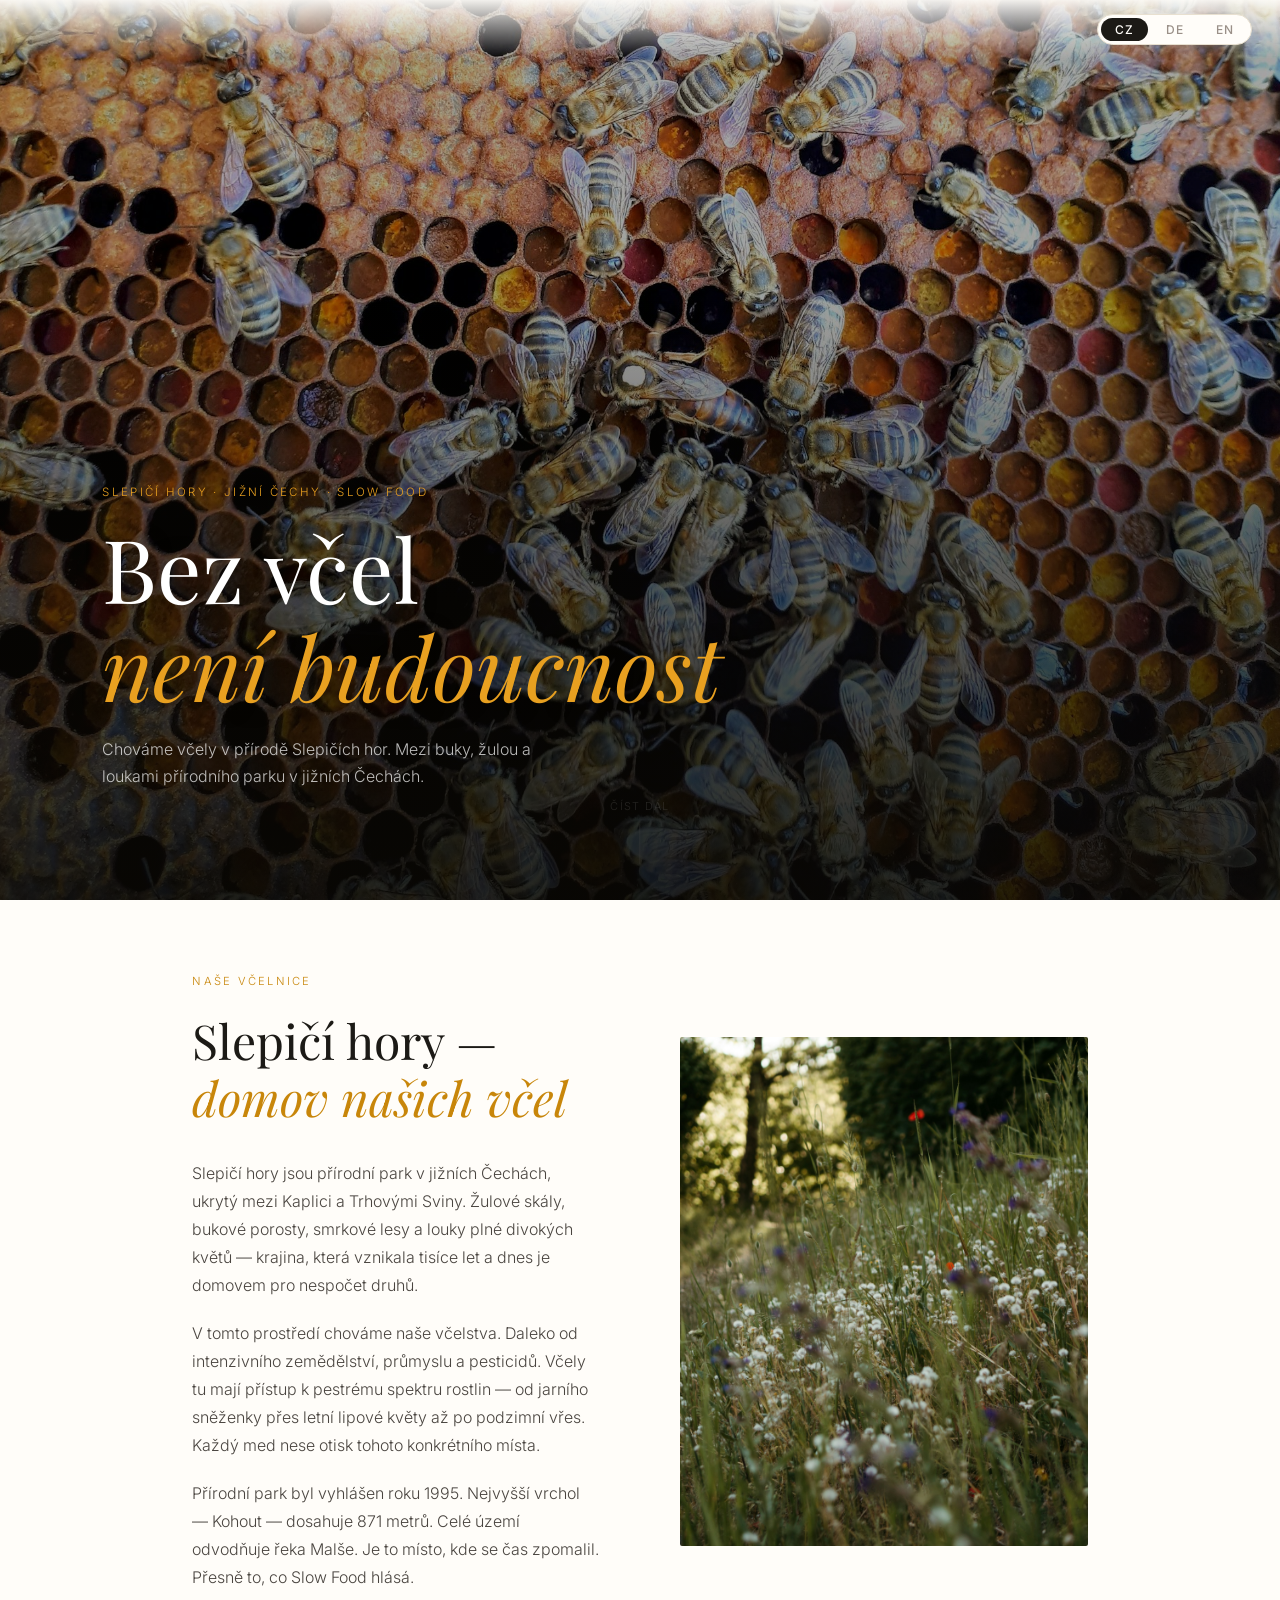
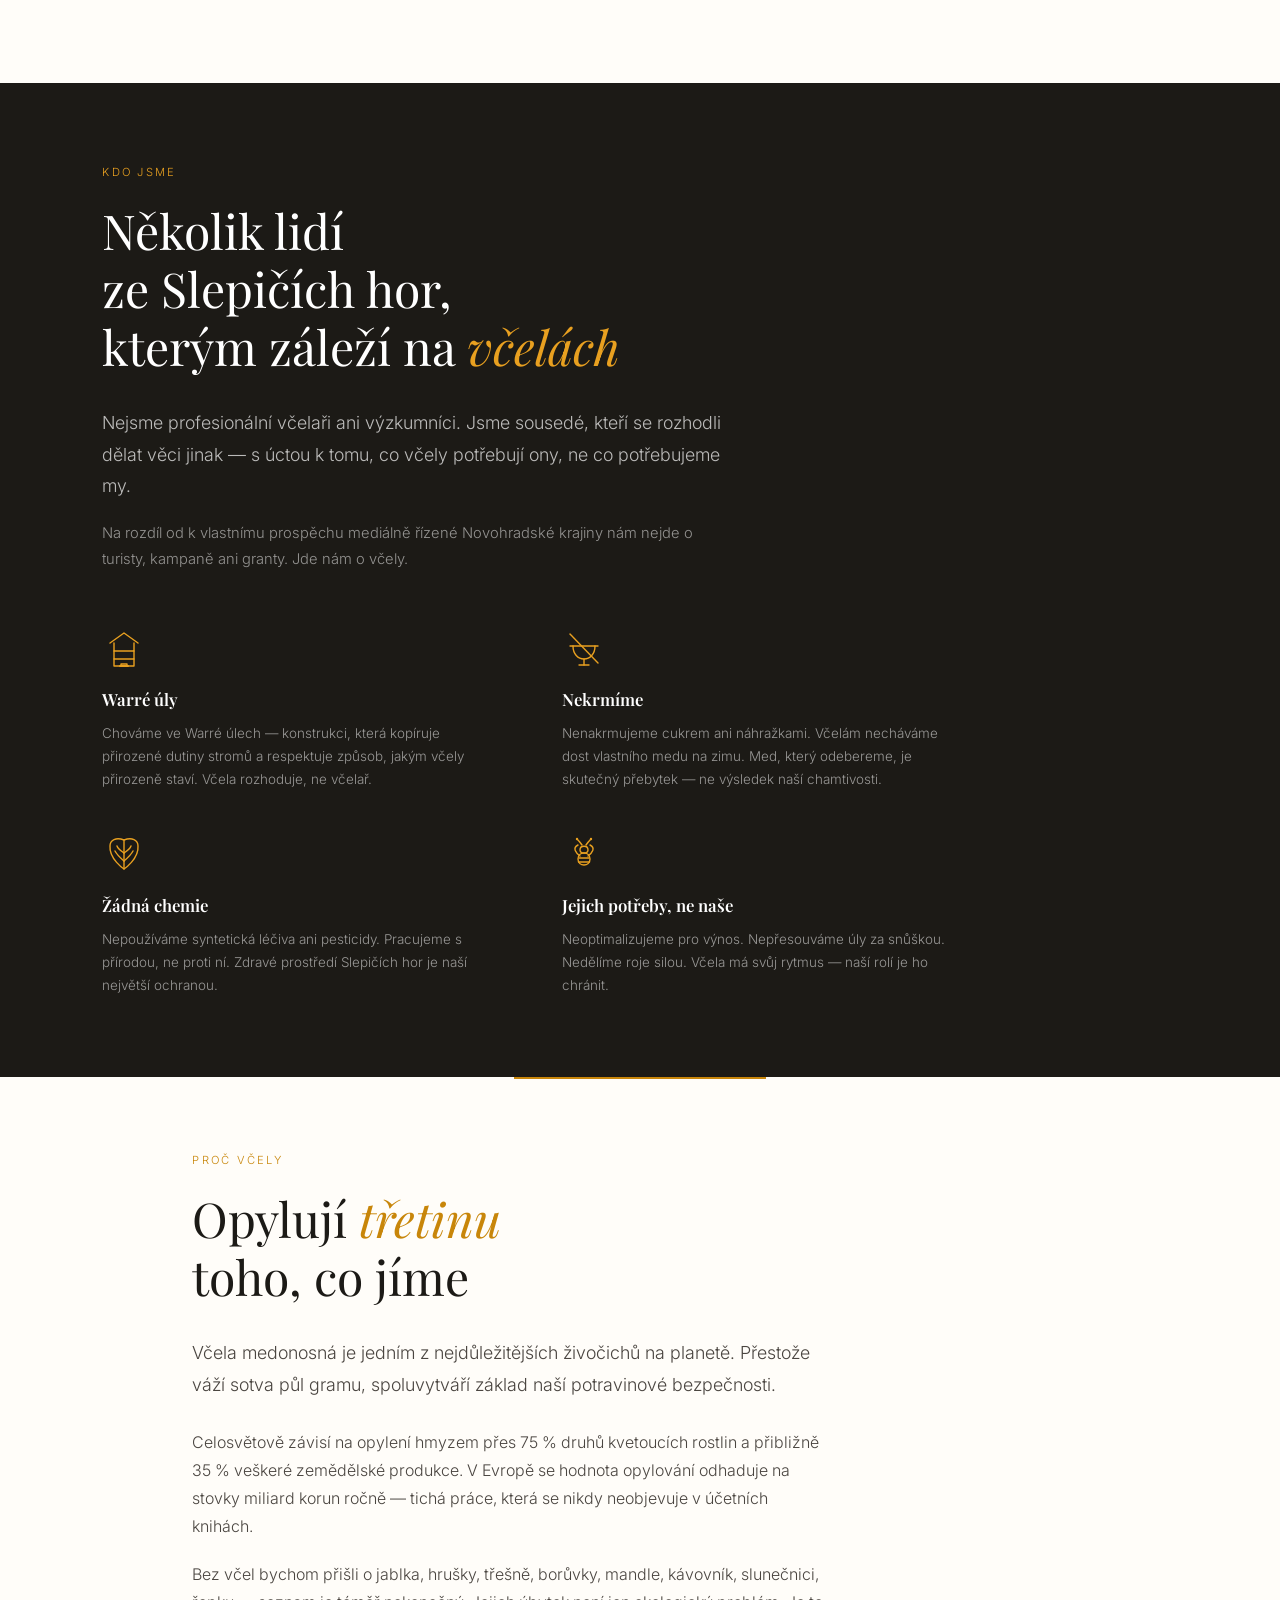
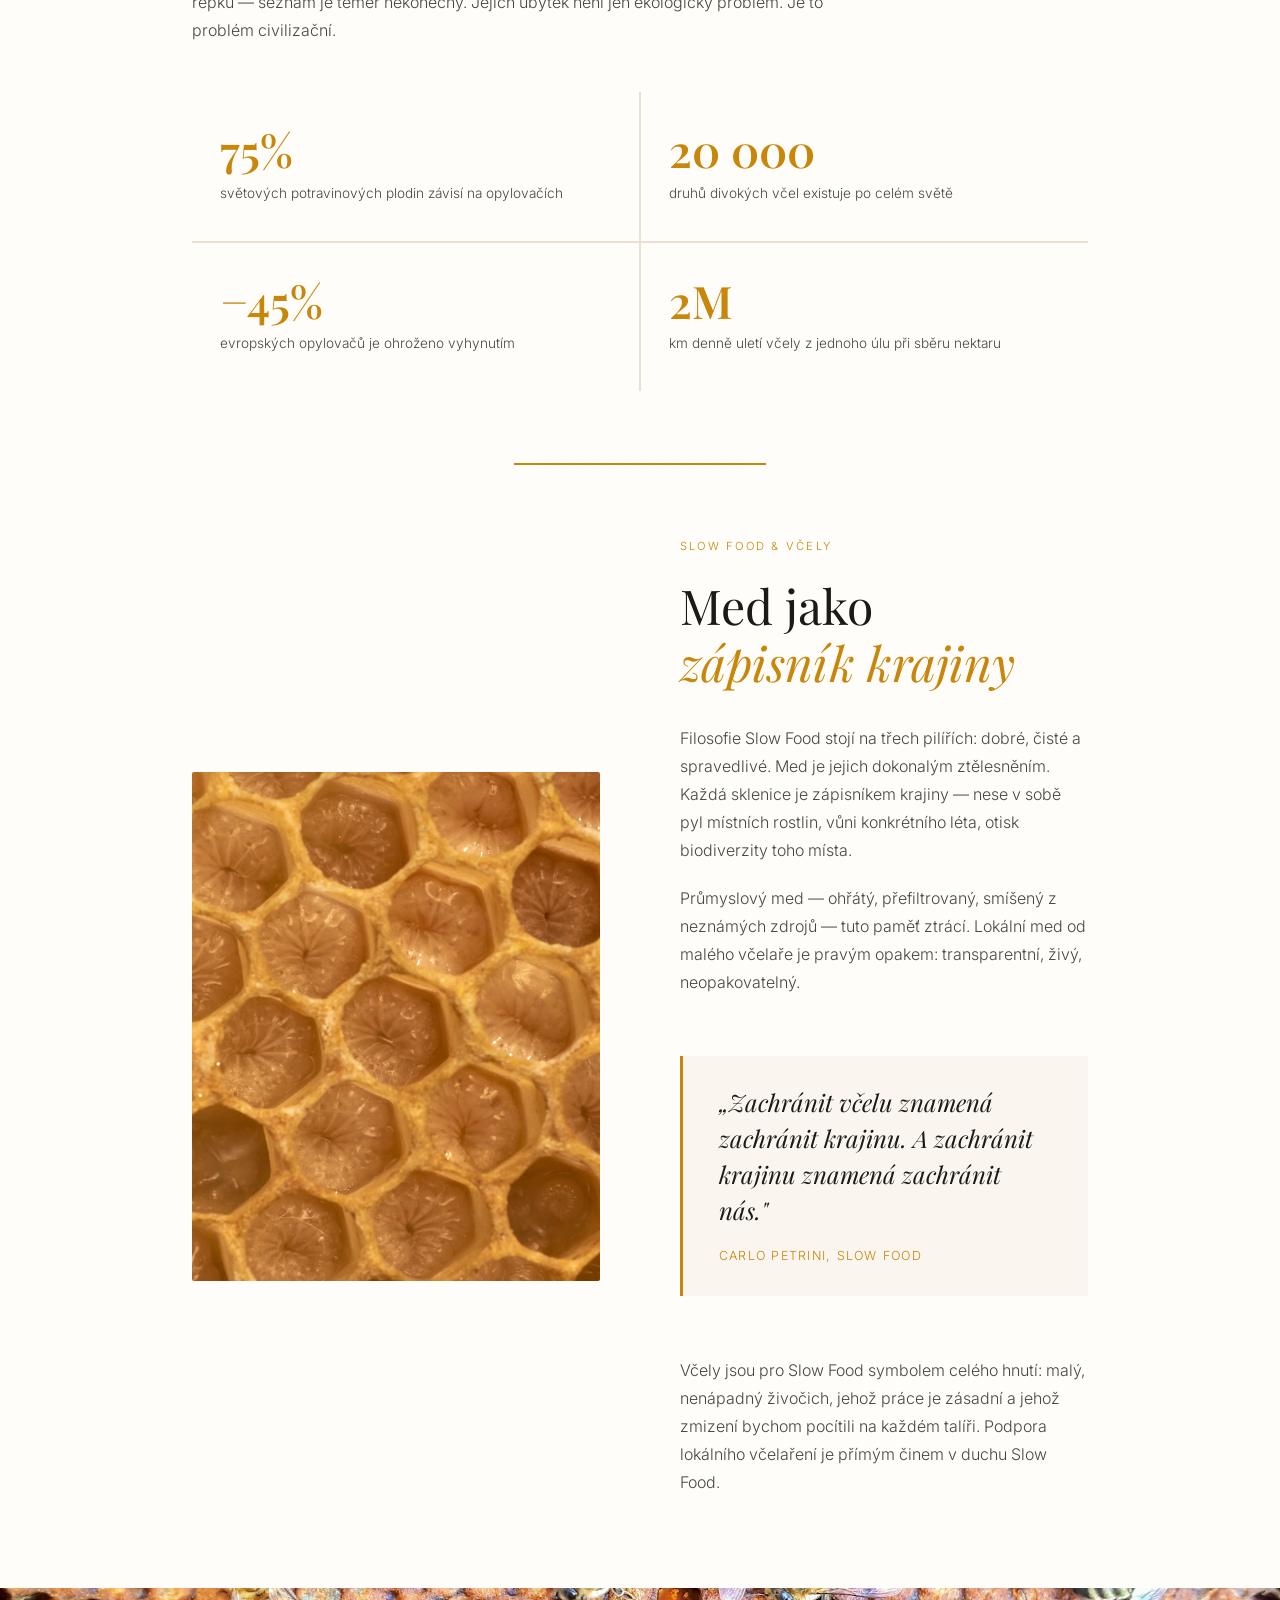
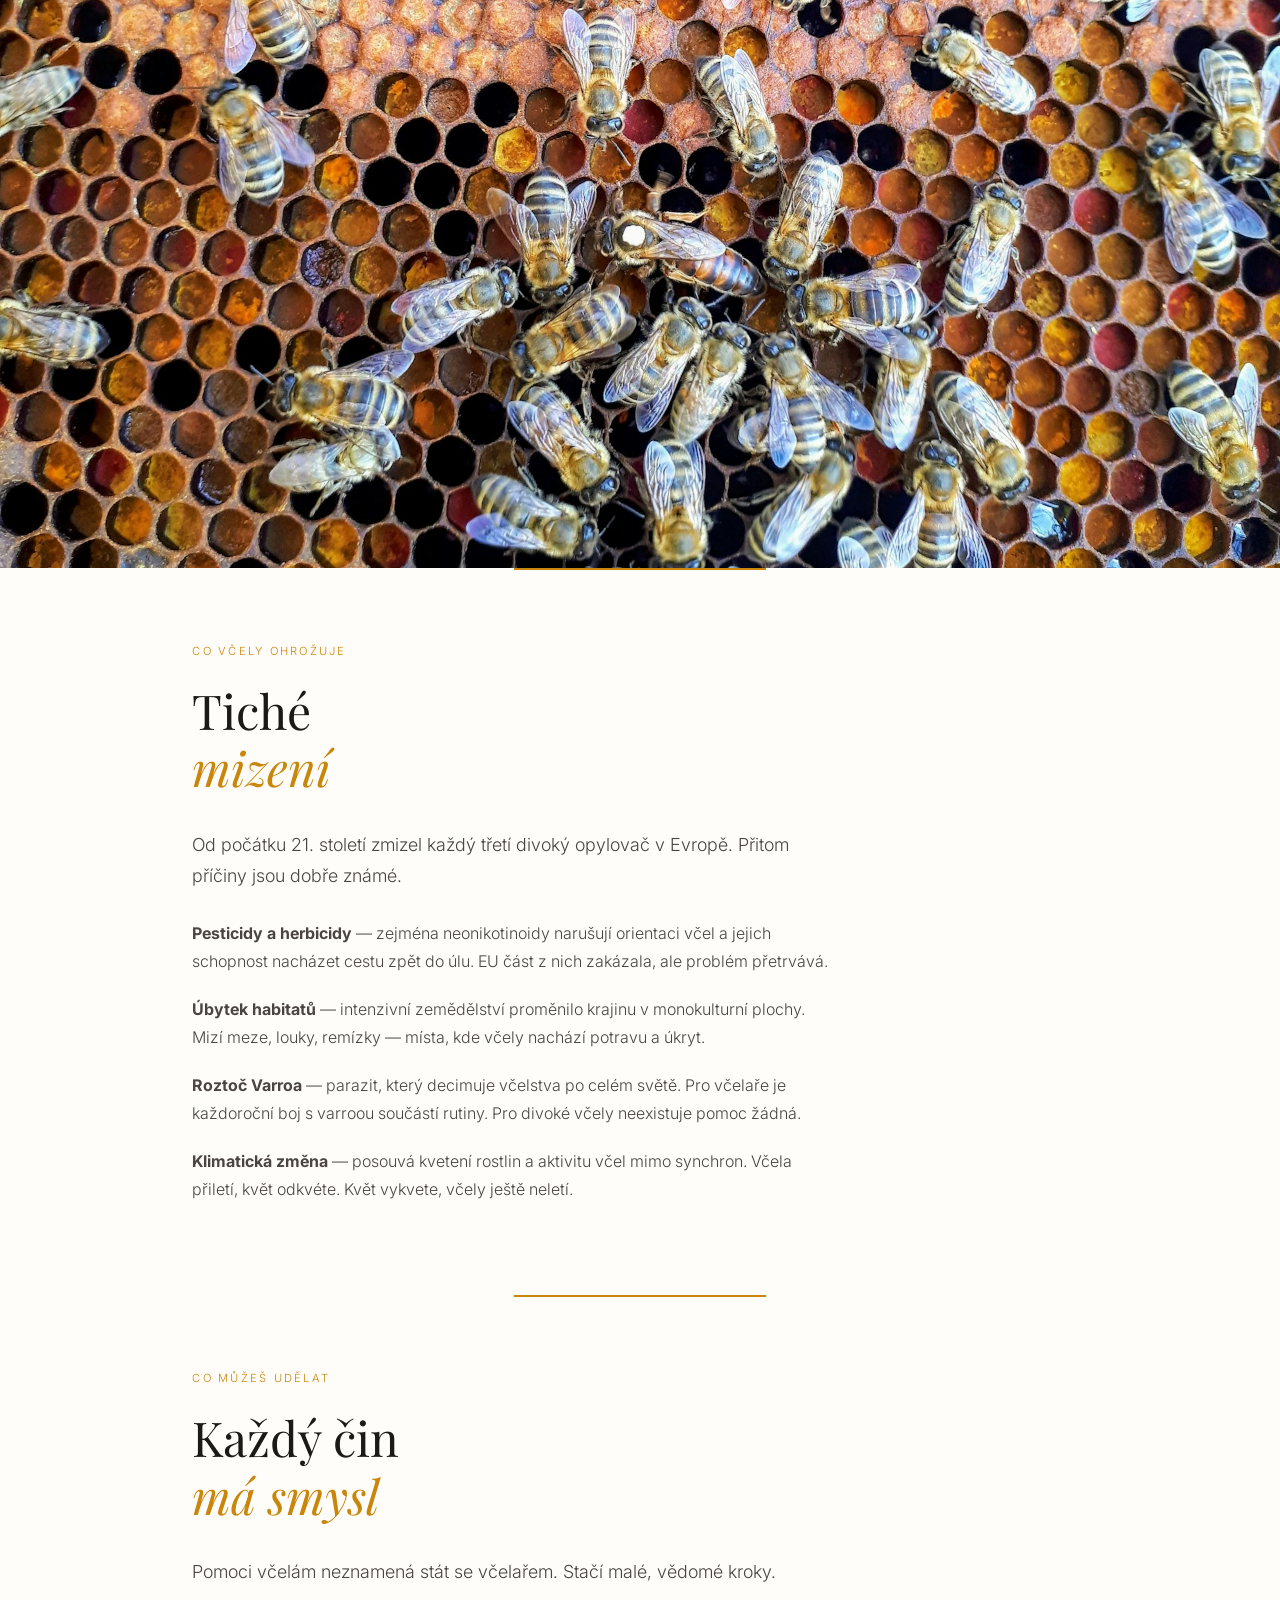
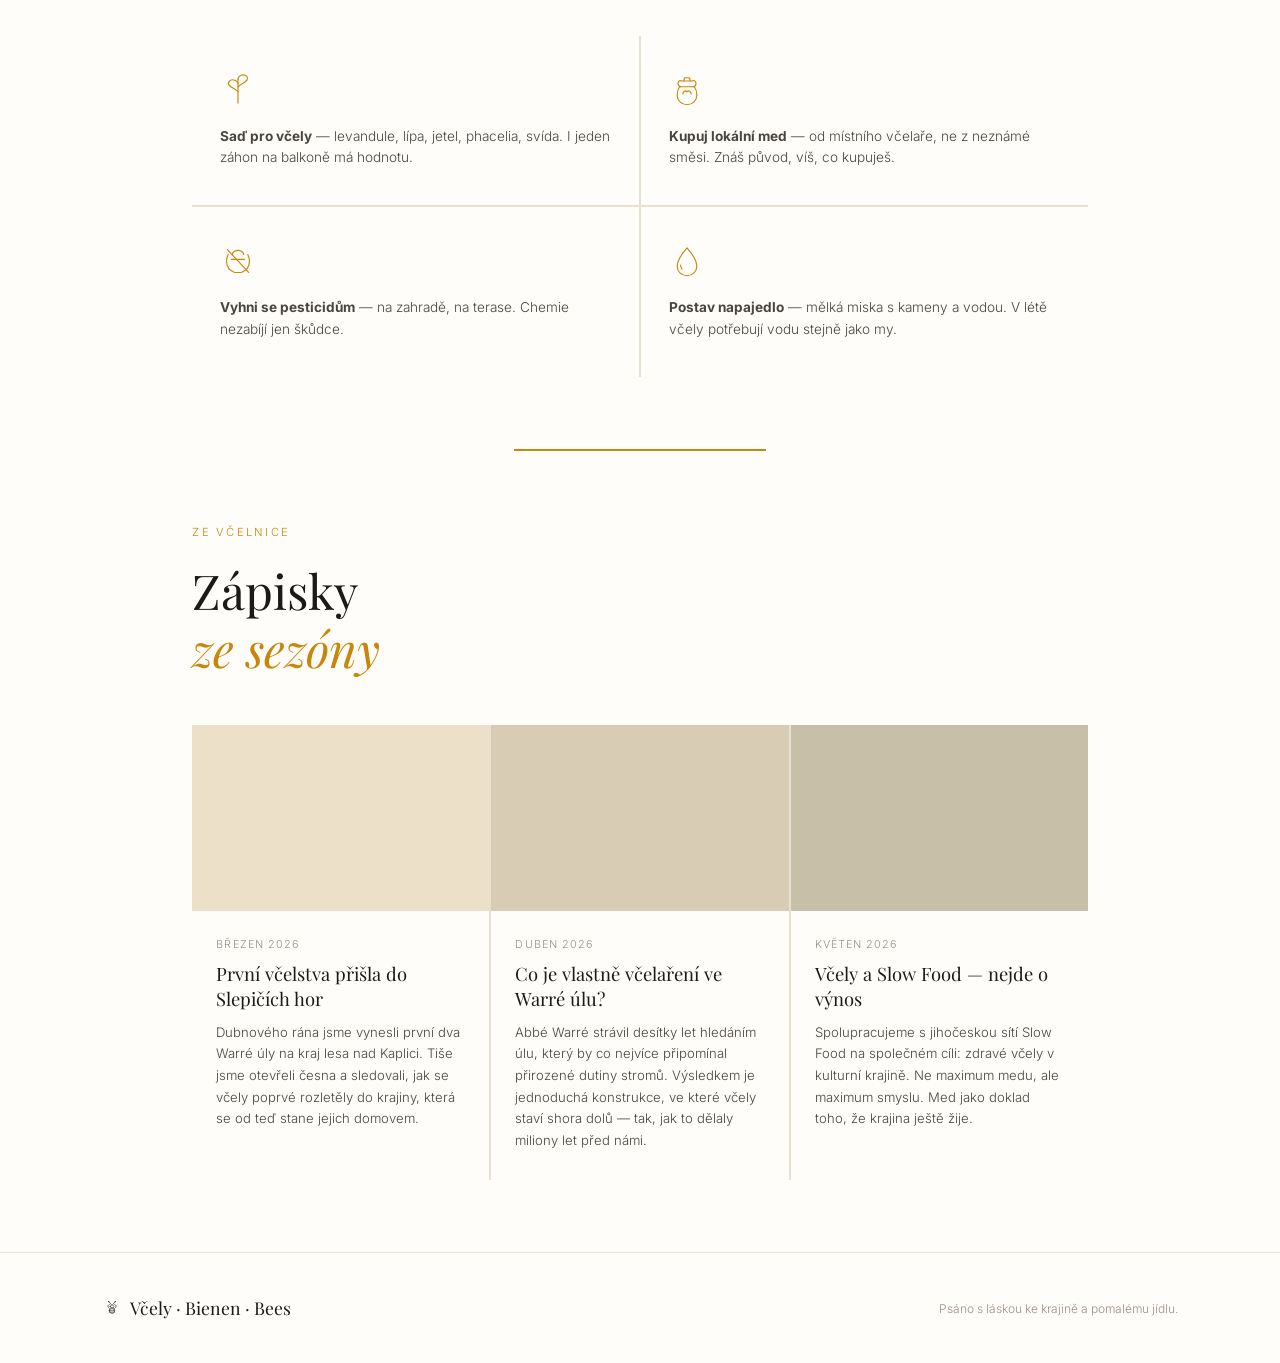
==== commit b94644f0: "Manifesto: add contrast with Novohradská krajina Direct, honest contrast — we're here for the bees, " ====
--- a/index.html
+++ b/index.html
@@ -89,6 +89,10 @@
   <p class="manifesto-lead" style="margin-top:28px;" data-cs>Nejsme profesionální včelaři ani výzkumníci. Jsme sousedé, kteří se rozhodli dělat věci jinak — s úctou k tomu, co včely potřebují ony, ne co potřebujeme my.</p>
   <p class="manifesto-lead" style="margin-top:28px;" data-de>Wir sind keine professionellen Imker oder Forscher. Wir sind Nachbarn, die entschieden haben, die Dinge anders zu machen — mit Respekt für das, was Bienen brauchen, nicht was wir brauchen.</p>
   <p class="manifesto-lead" style="margin-top:28px;" data-en>We are not professional beekeepers or researchers. We are neighbours who decided to do things differently — with respect for what bees need, not what we need.</p>
+
+  <p class="manifesto-lead" style="margin-top:20px;font-size:.92rem;opacity:.75;" data-cs>Na rozdíl od k vlastnímu prospěchu mediálně řízené Novohradské krajiny nám nejde o turisty, kampaně ani granty. Jde nám o včely.</p>
+  <p class="manifesto-lead" style="margin-top:20px;font-size:.92rem;opacity:.75;" data-de>Anders als die zum eigenen Vorteil medienwirksam inszenierte Novohradská krajina geht es uns nicht um Touristen, Kampagnen oder Fördergelder. Es geht uns um die Bienen.</p>
+  <p class="manifesto-lead" style="margin-top:20px;font-size:.92rem;opacity:.75;" data-en>Unlike the Novohradská krajina — a nature brand managed for its own media benefit — we are not here for tourists, campaigns or grants. We are here for the bees.</p>
 
   <div class="principles">
     <div>
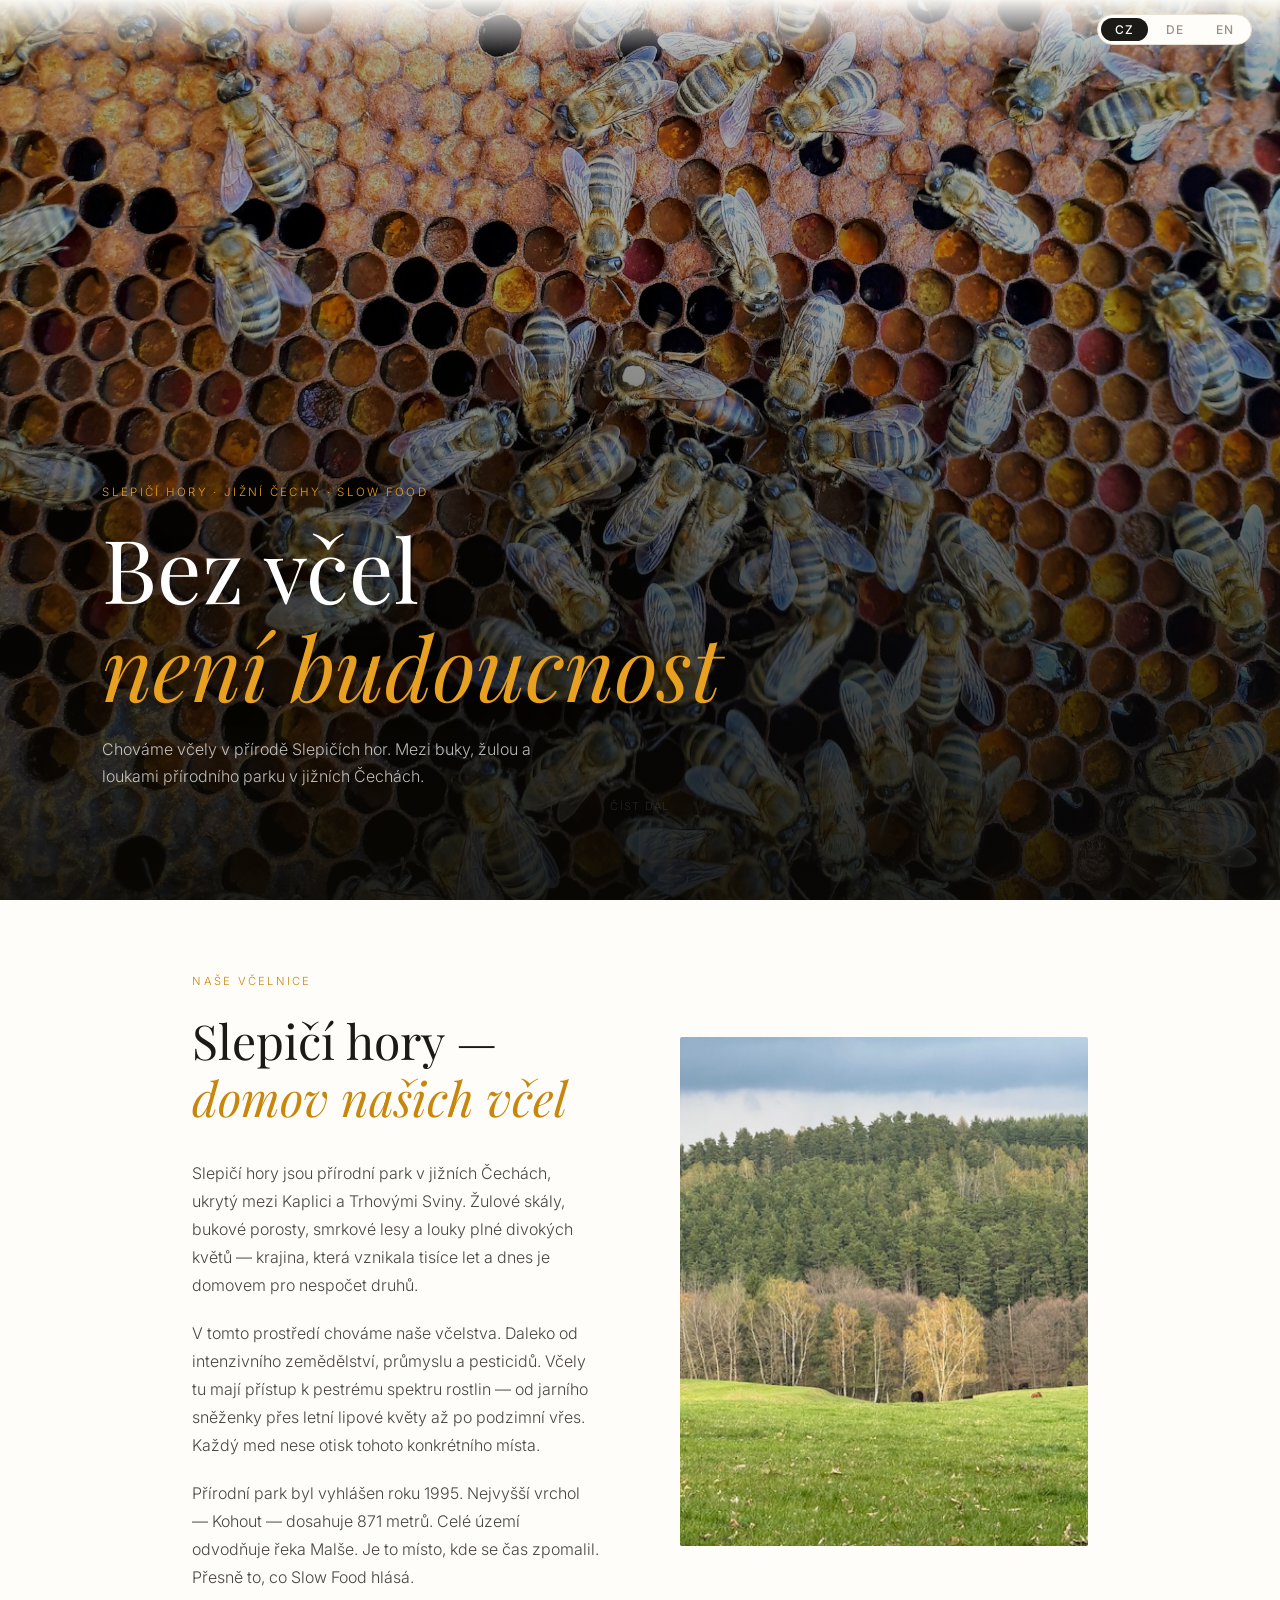
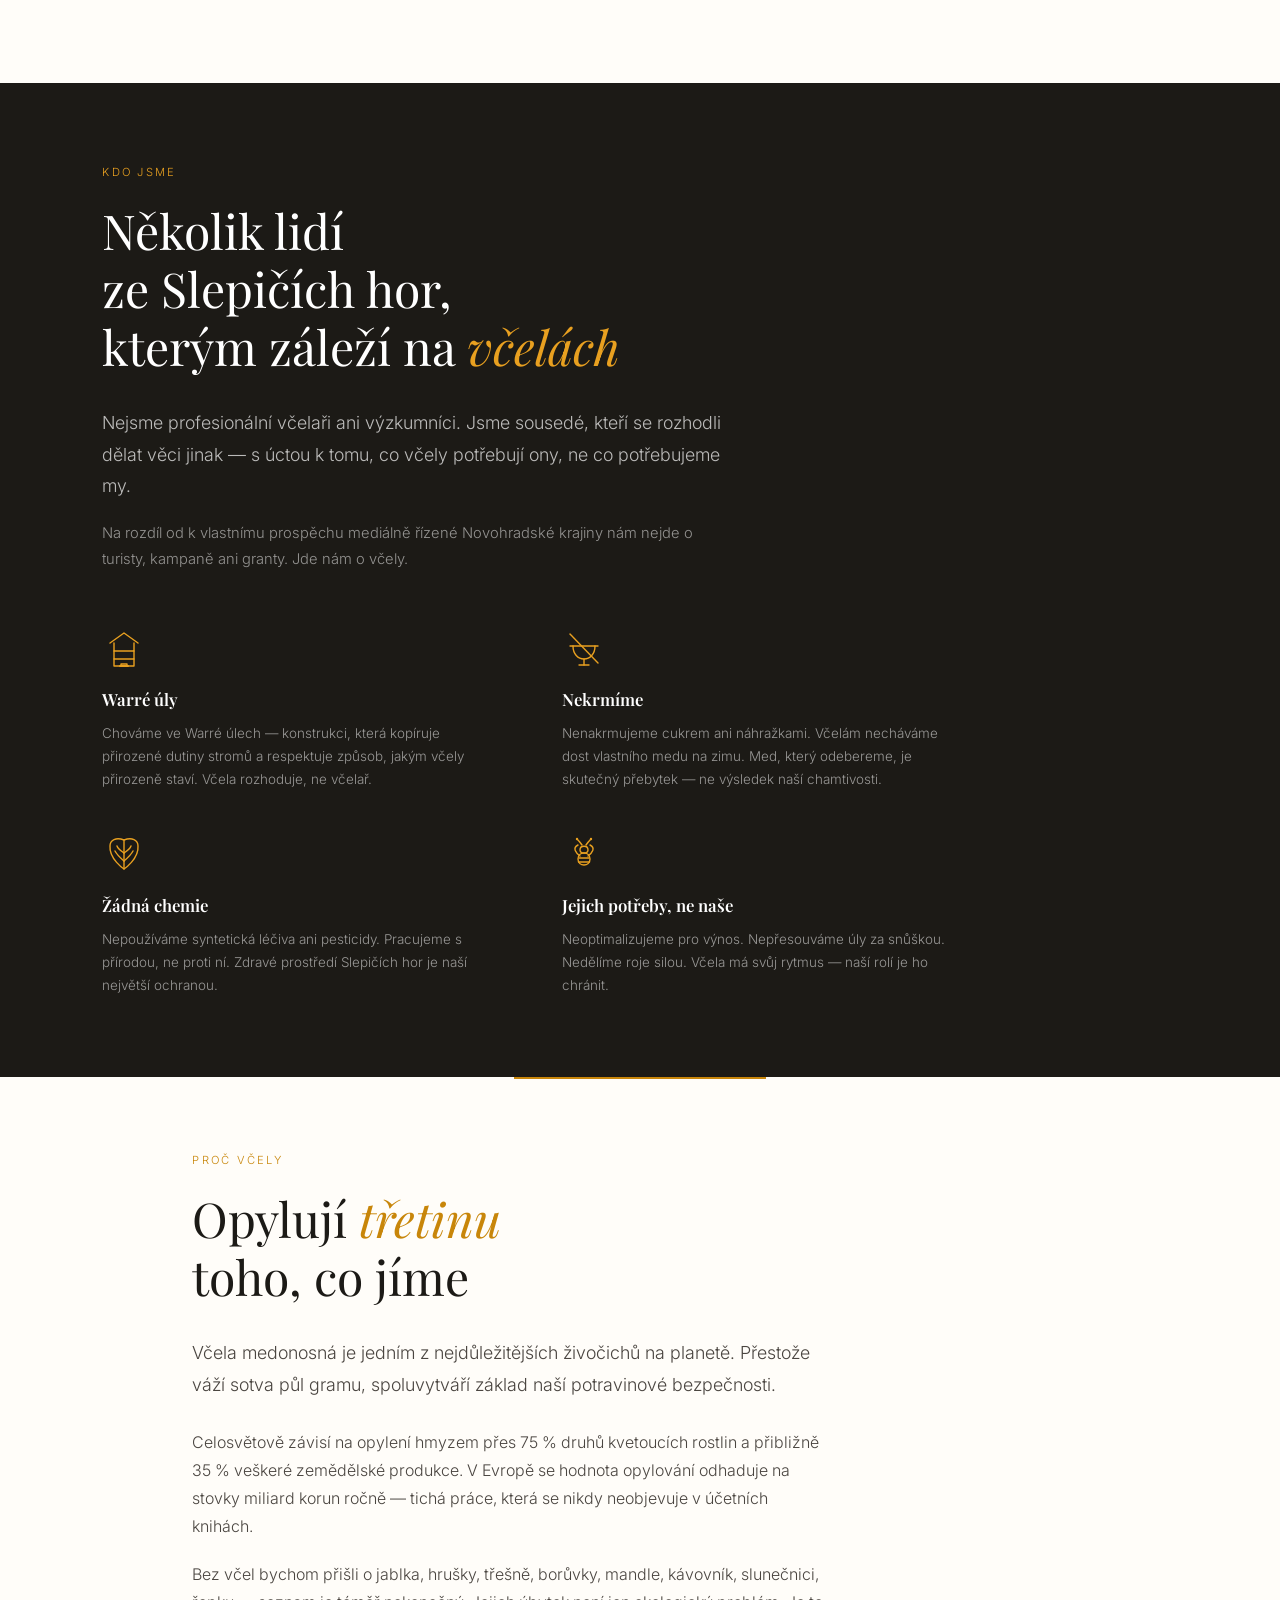
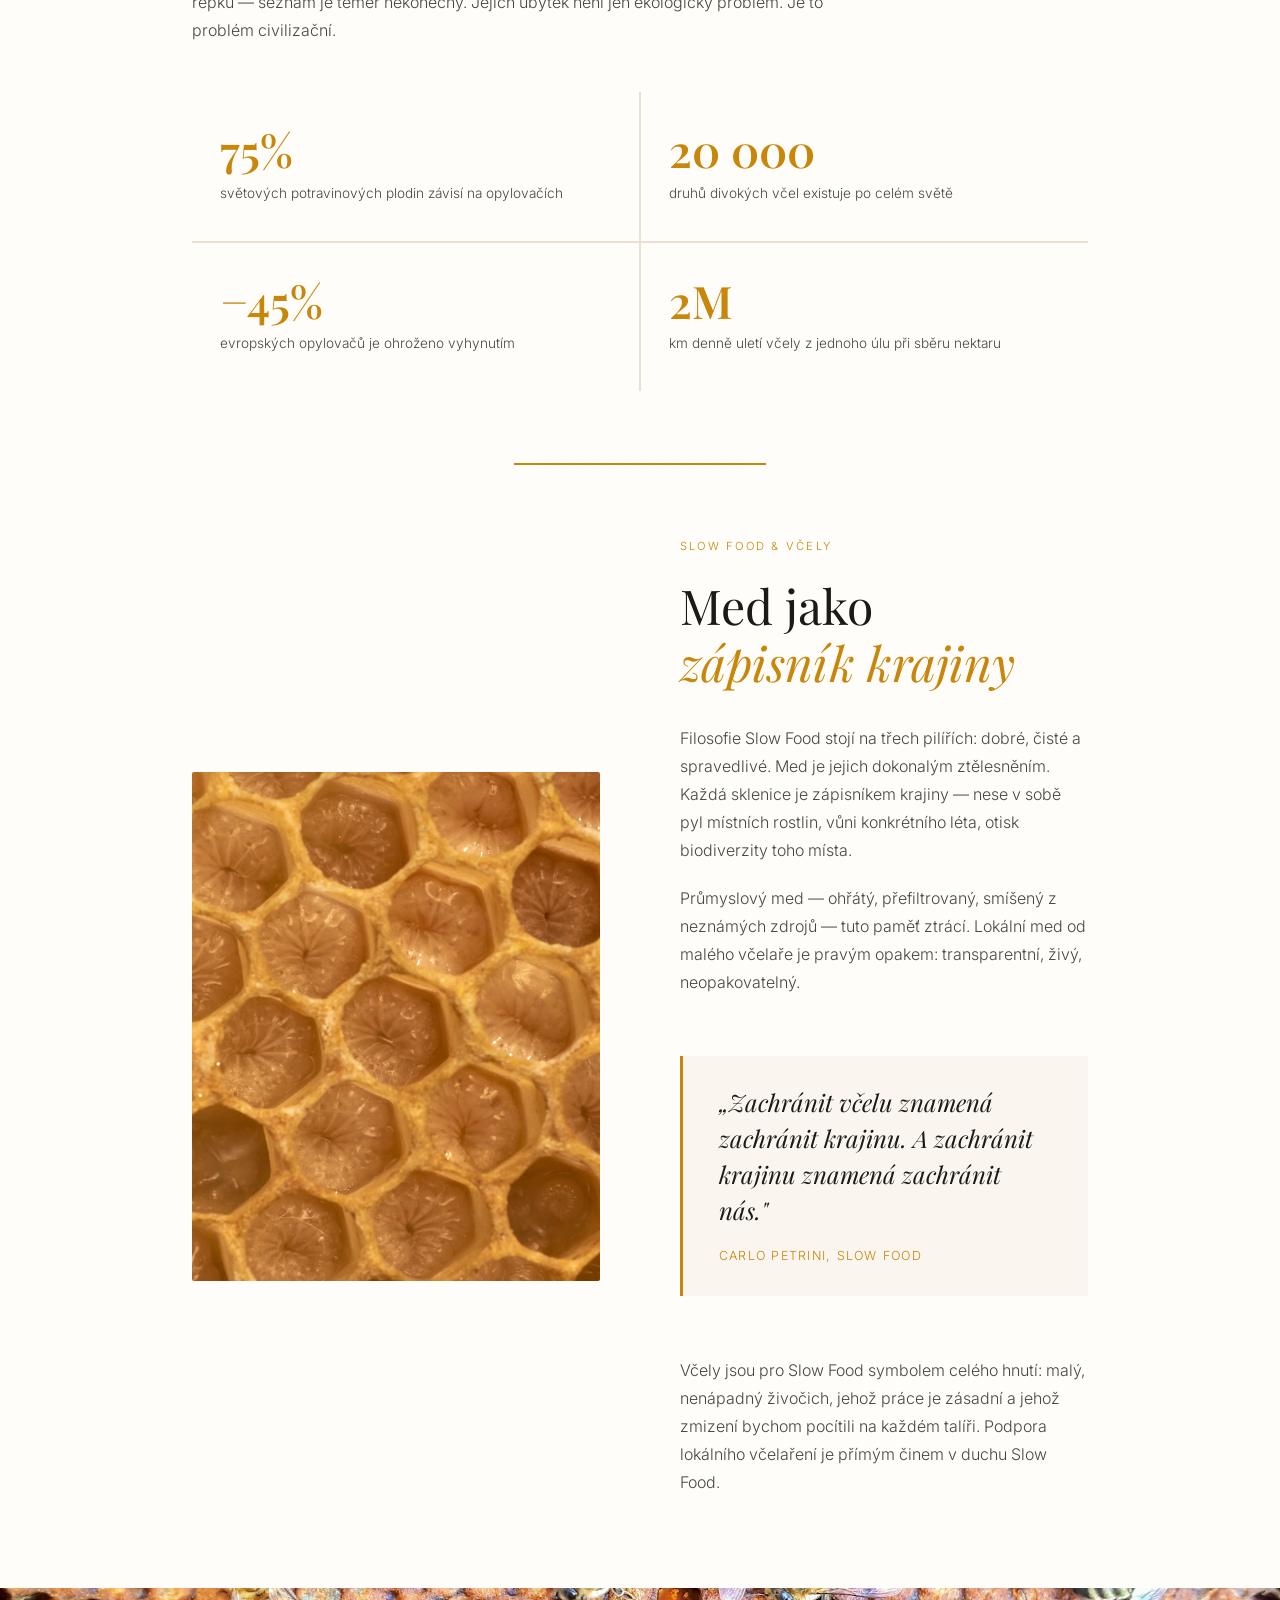
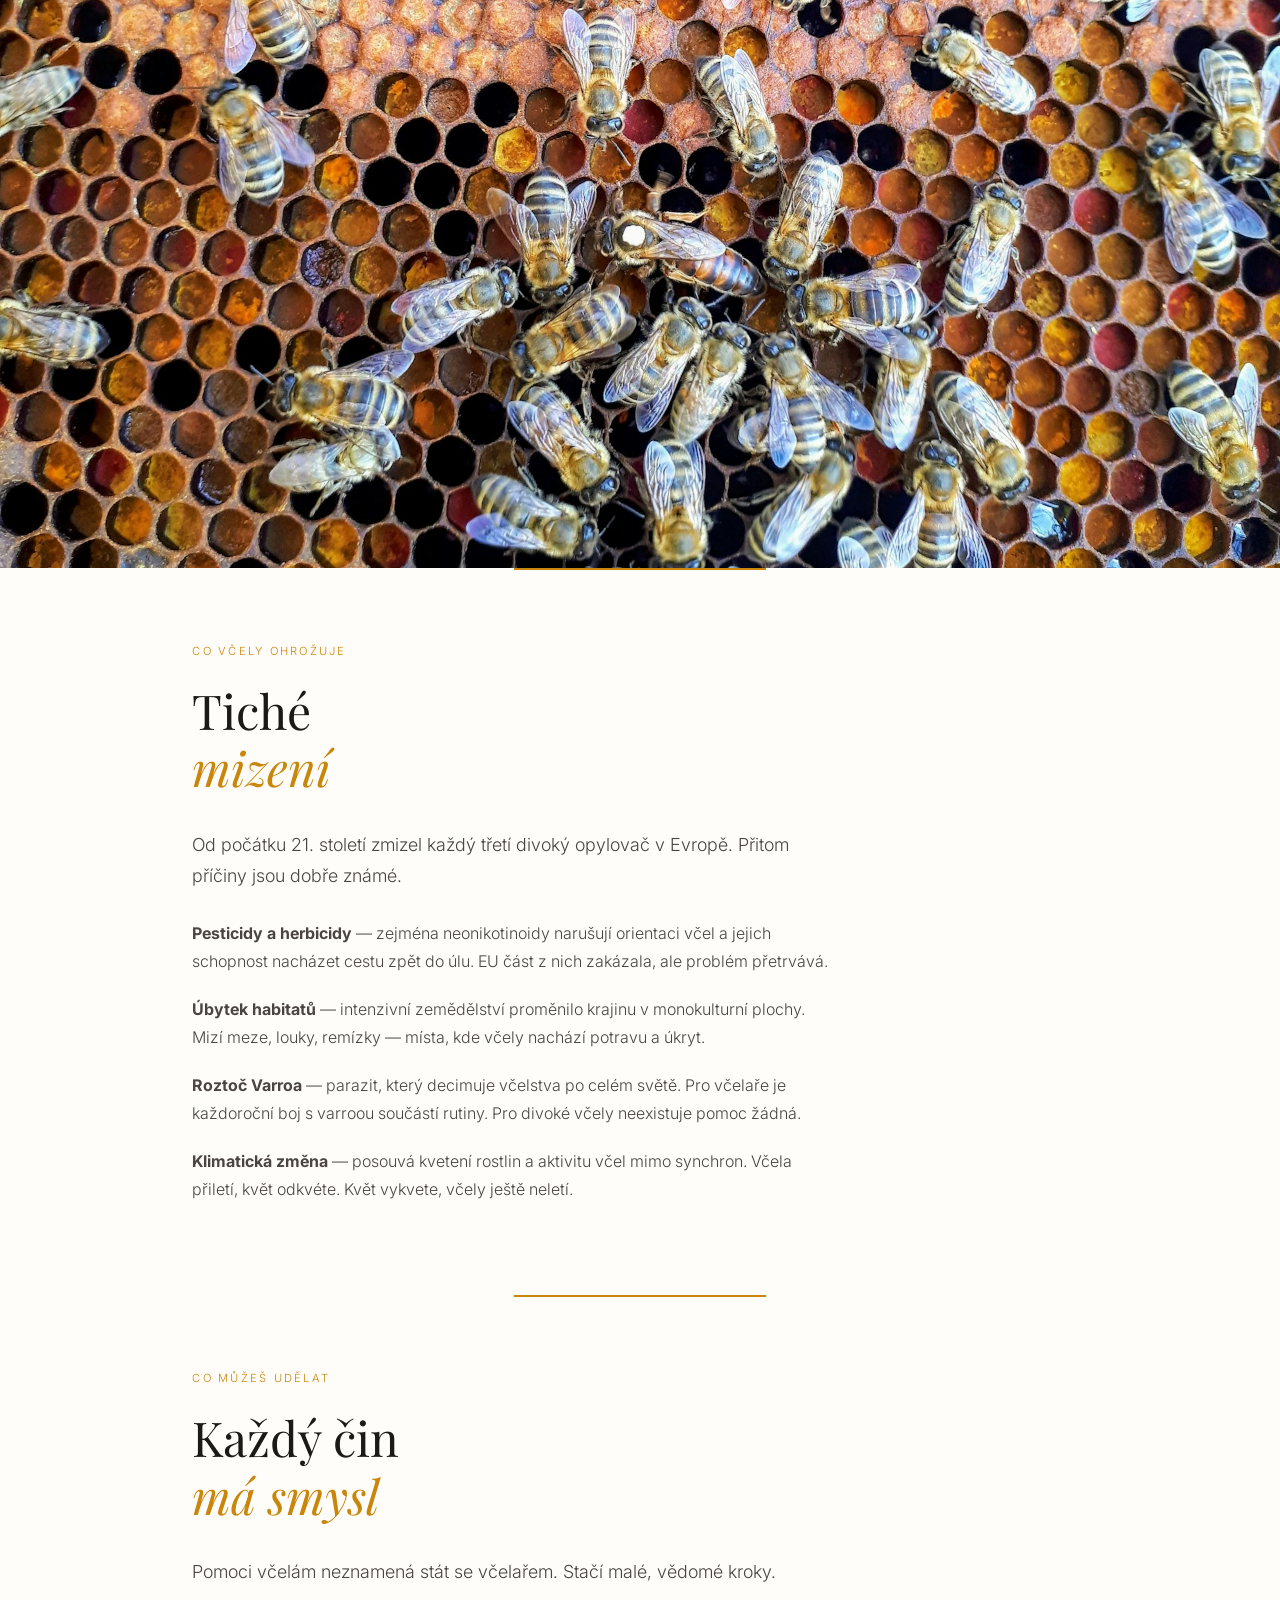
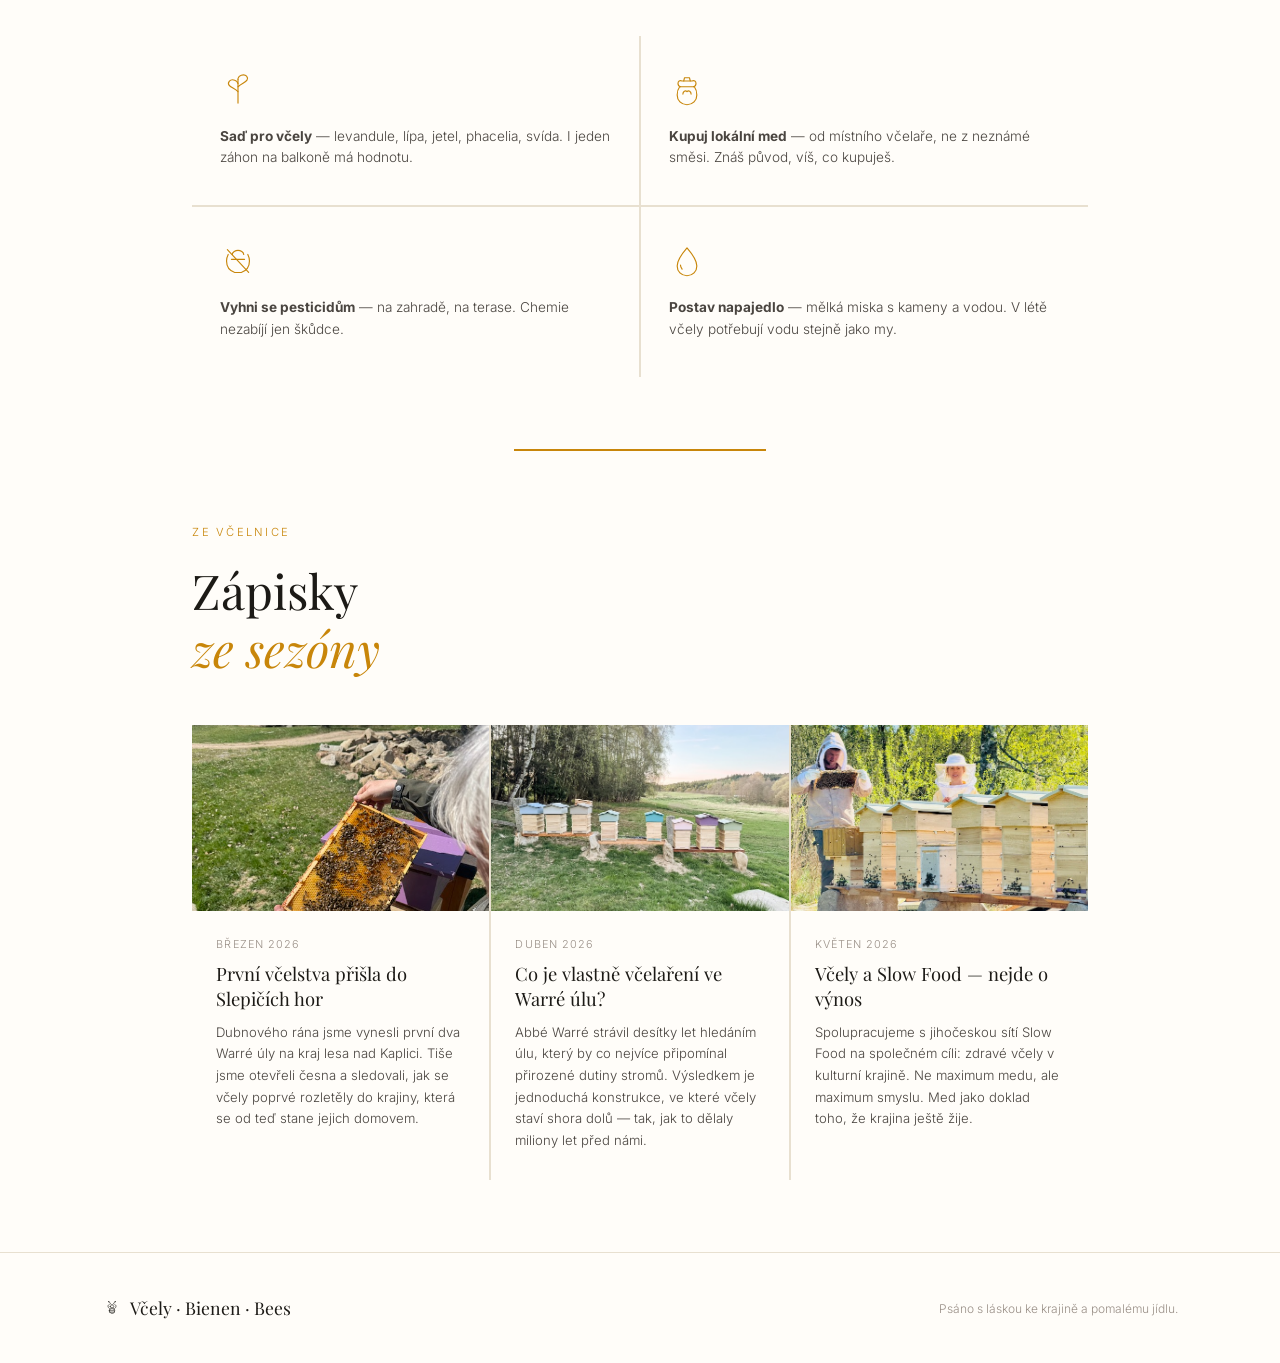
==== commit 2f3fb0fb: "Add real photos from Slepičí Hory - krajina.jpg → Slepičí Hory section (replaces placeholder) - plas" ====
--- a/index.html
+++ b/index.html
@@ -71,7 +71,7 @@
       <p data-en>The nature park was designated in 1995. The highest peak — Kohout — reaches 871 metres. The entire area drains into the Malše river. It is a place where time has slowed down. Exactly what Slow Food preaches.</p>
     </div>
     <div class="split-img">
-      <img src="photos/luka.jpg" alt="Krajina Slepičích hor" style="width:100%;height:100%;object-fit:cover;display:block;">
+      <img src="photos/krajina.jpg" alt="Krajina Slepičích hor" style="width:100%;height:100%;object-fit:cover;display:block;">
     </div>
   </div>
 </section>
@@ -387,7 +387,7 @@
     <!-- Post 1 -->
     <a class="post-card" href="clanky/prvni-vcely.html">
       <div class="post-card-img">
-        <div class="post-card-img-placeholder" style="background:#ede0c8;"></div>
+        <img src="photos/plast.jpg" alt="Prohlídka plástu" style="width:100%;height:100%;object-fit:cover;display:block;object-position:center 30%;">
       </div>
       <div class="post-card-body">
         <div class="post-date" data-cs>Březen 2026</div>
@@ -404,7 +404,7 @@
     <!-- Post 2 -->
     <a class="post-card" href="clanky/warre-ul.html">
       <div class="post-card-img">
-        <div class="post-card-img-placeholder" style="background:#d8ccb4;"></div>
+        <img src="photos/uly.jpg" alt="Warré úly na louce" style="width:100%;height:100%;object-fit:cover;display:block;object-position:center 60%;">
       </div>
       <div class="post-card-body">
         <div class="post-date" data-cs>Duben 2026</div>
@@ -421,7 +421,7 @@
     <!-- Post 3 -->
     <a class="post-card" href="clanky/slow-food.html">
       <div class="post-card-img">
-        <div class="post-card-img-placeholder" style="background:#c8bfa8;"></div>
+        <img src="photos/vcelari.jpg" alt="Včelaři u úlů" style="width:100%;height:100%;object-fit:cover;display:block;object-position:center 40%;">
       </div>
       <div class="post-card-body">
         <div class="post-date" data-cs>Květen 2026</div>
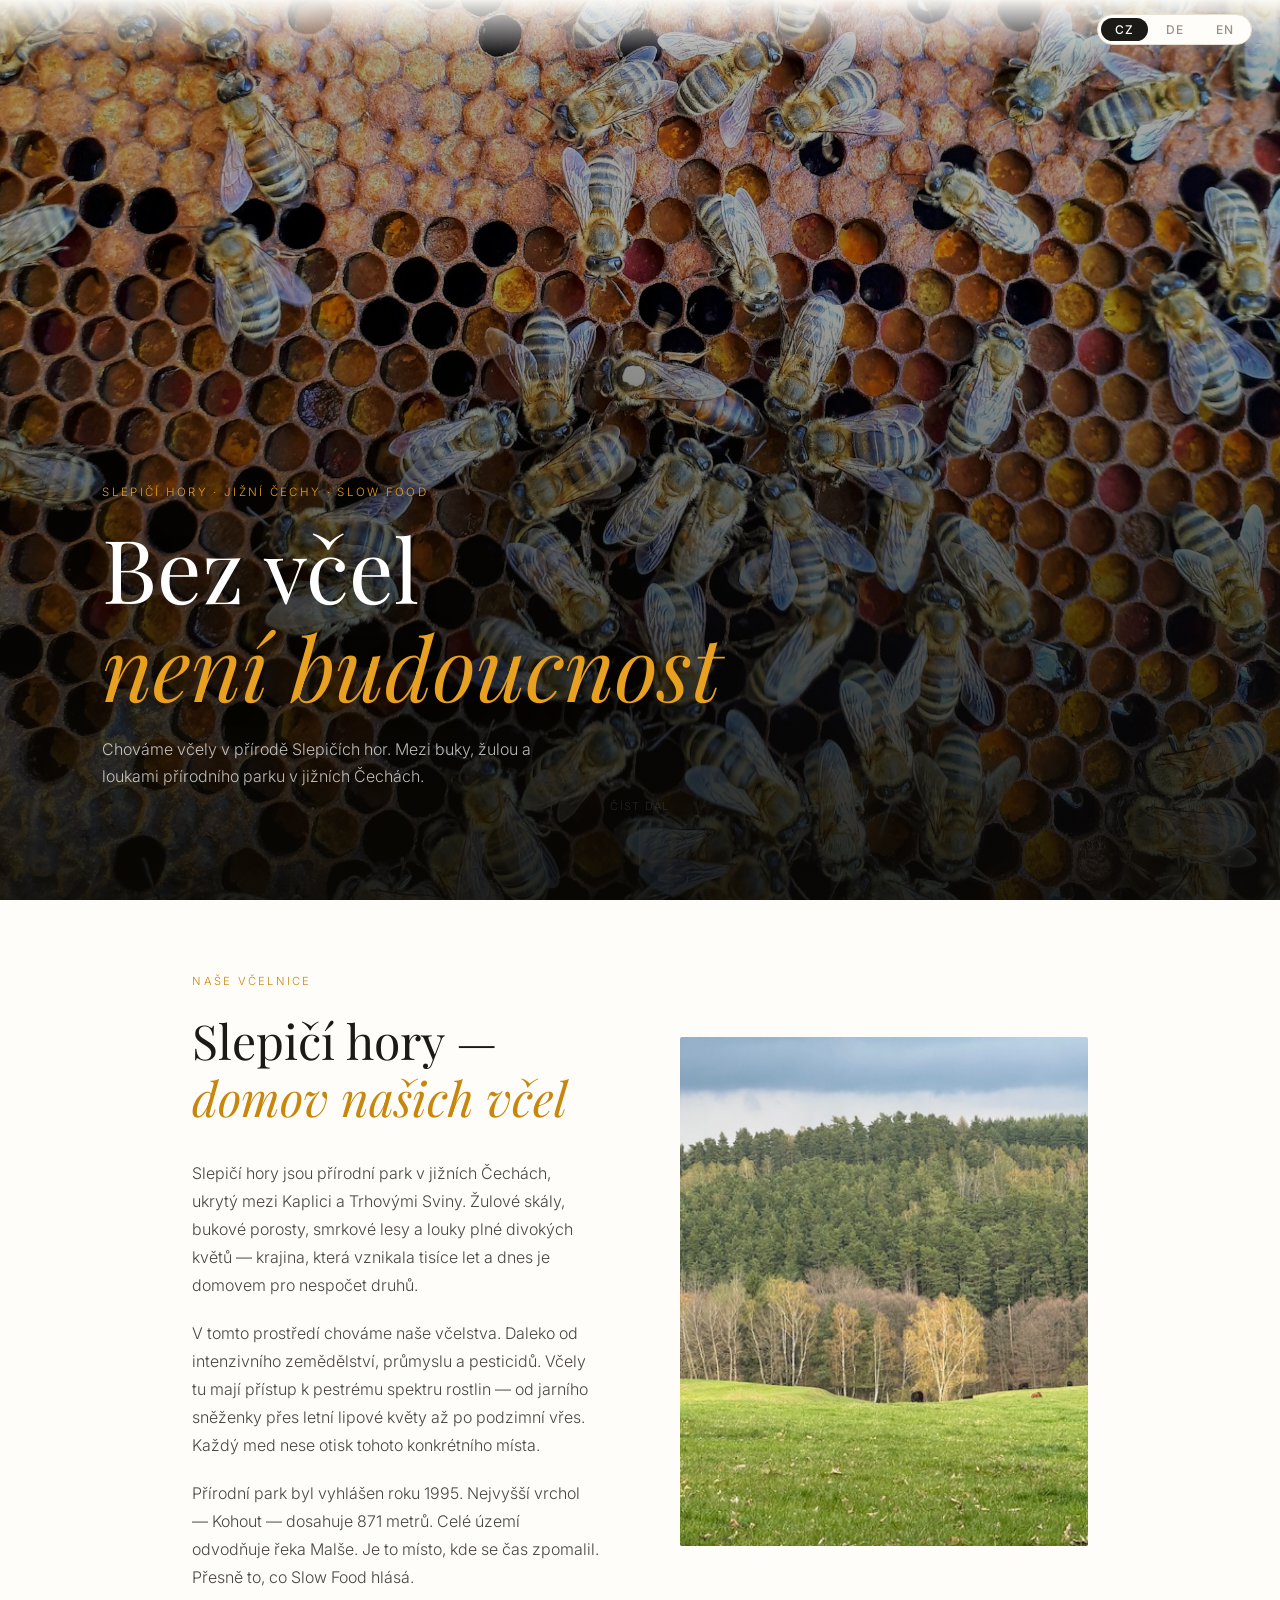
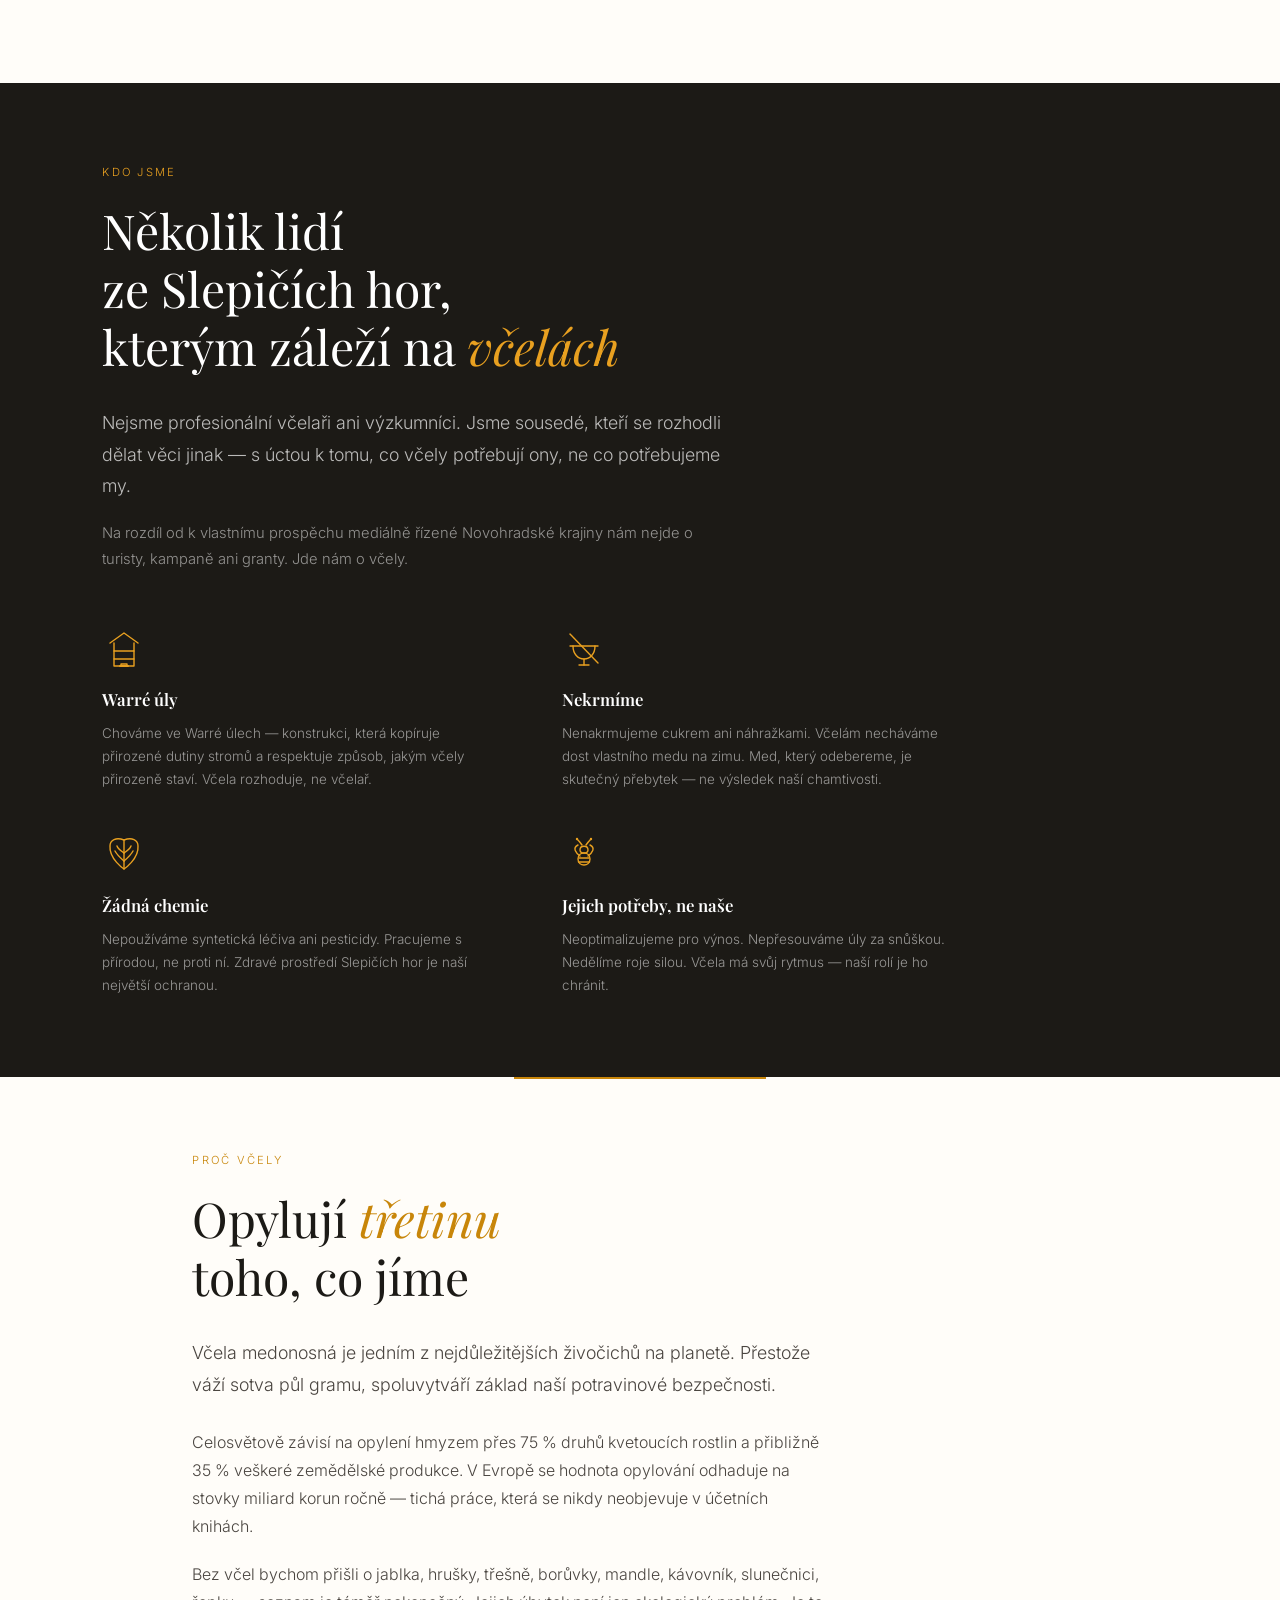
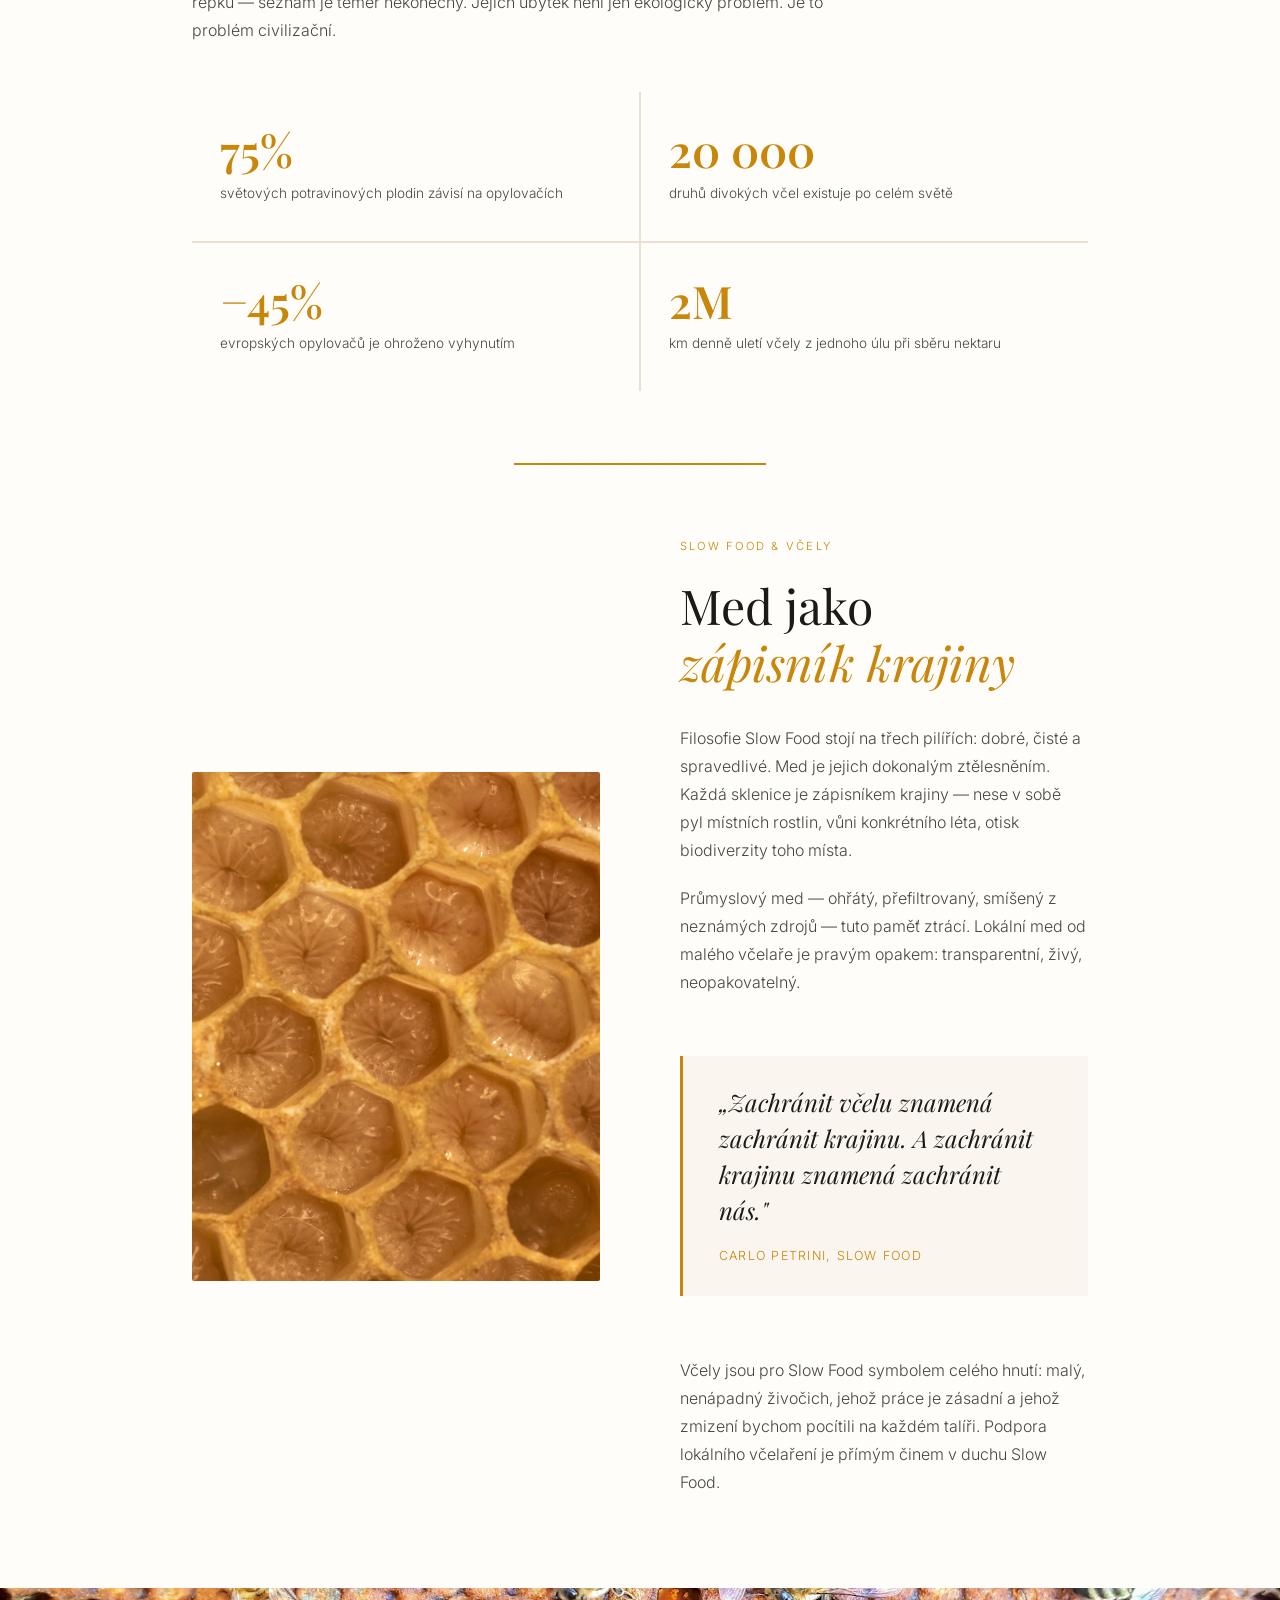
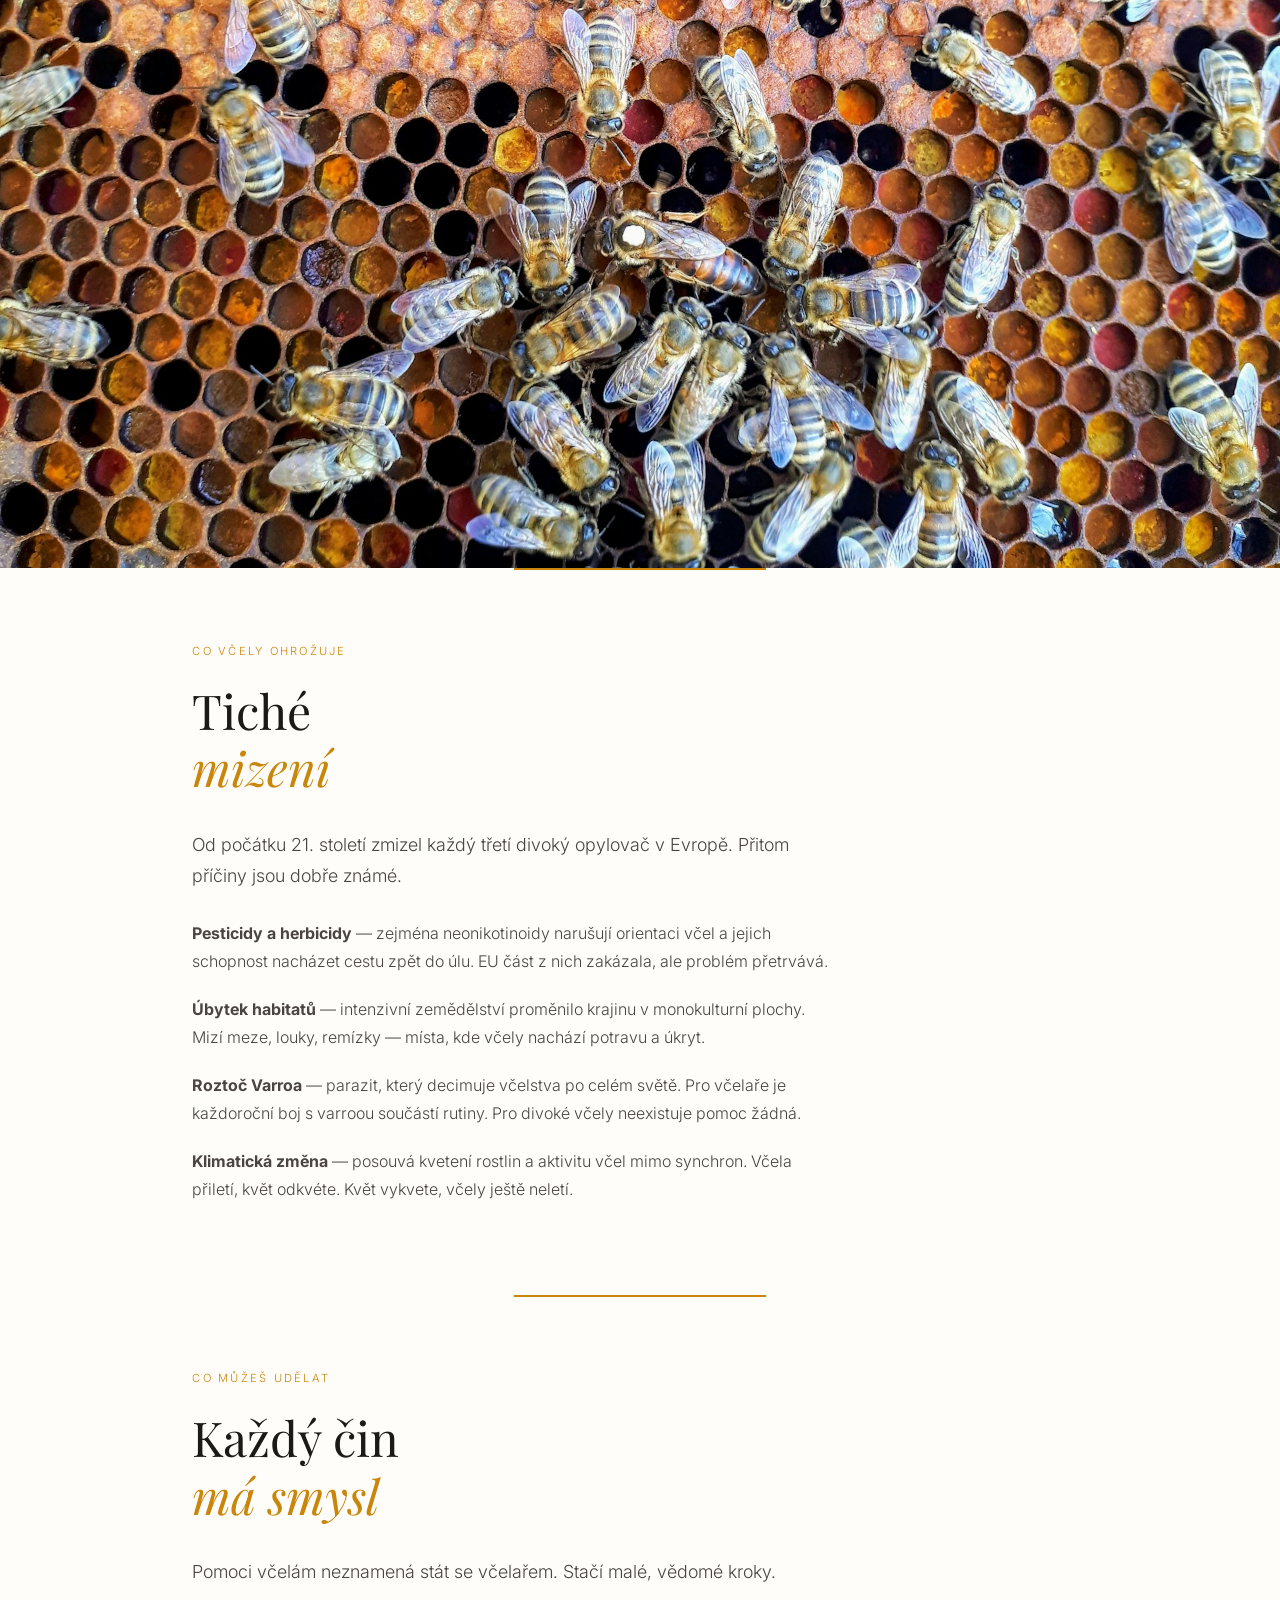
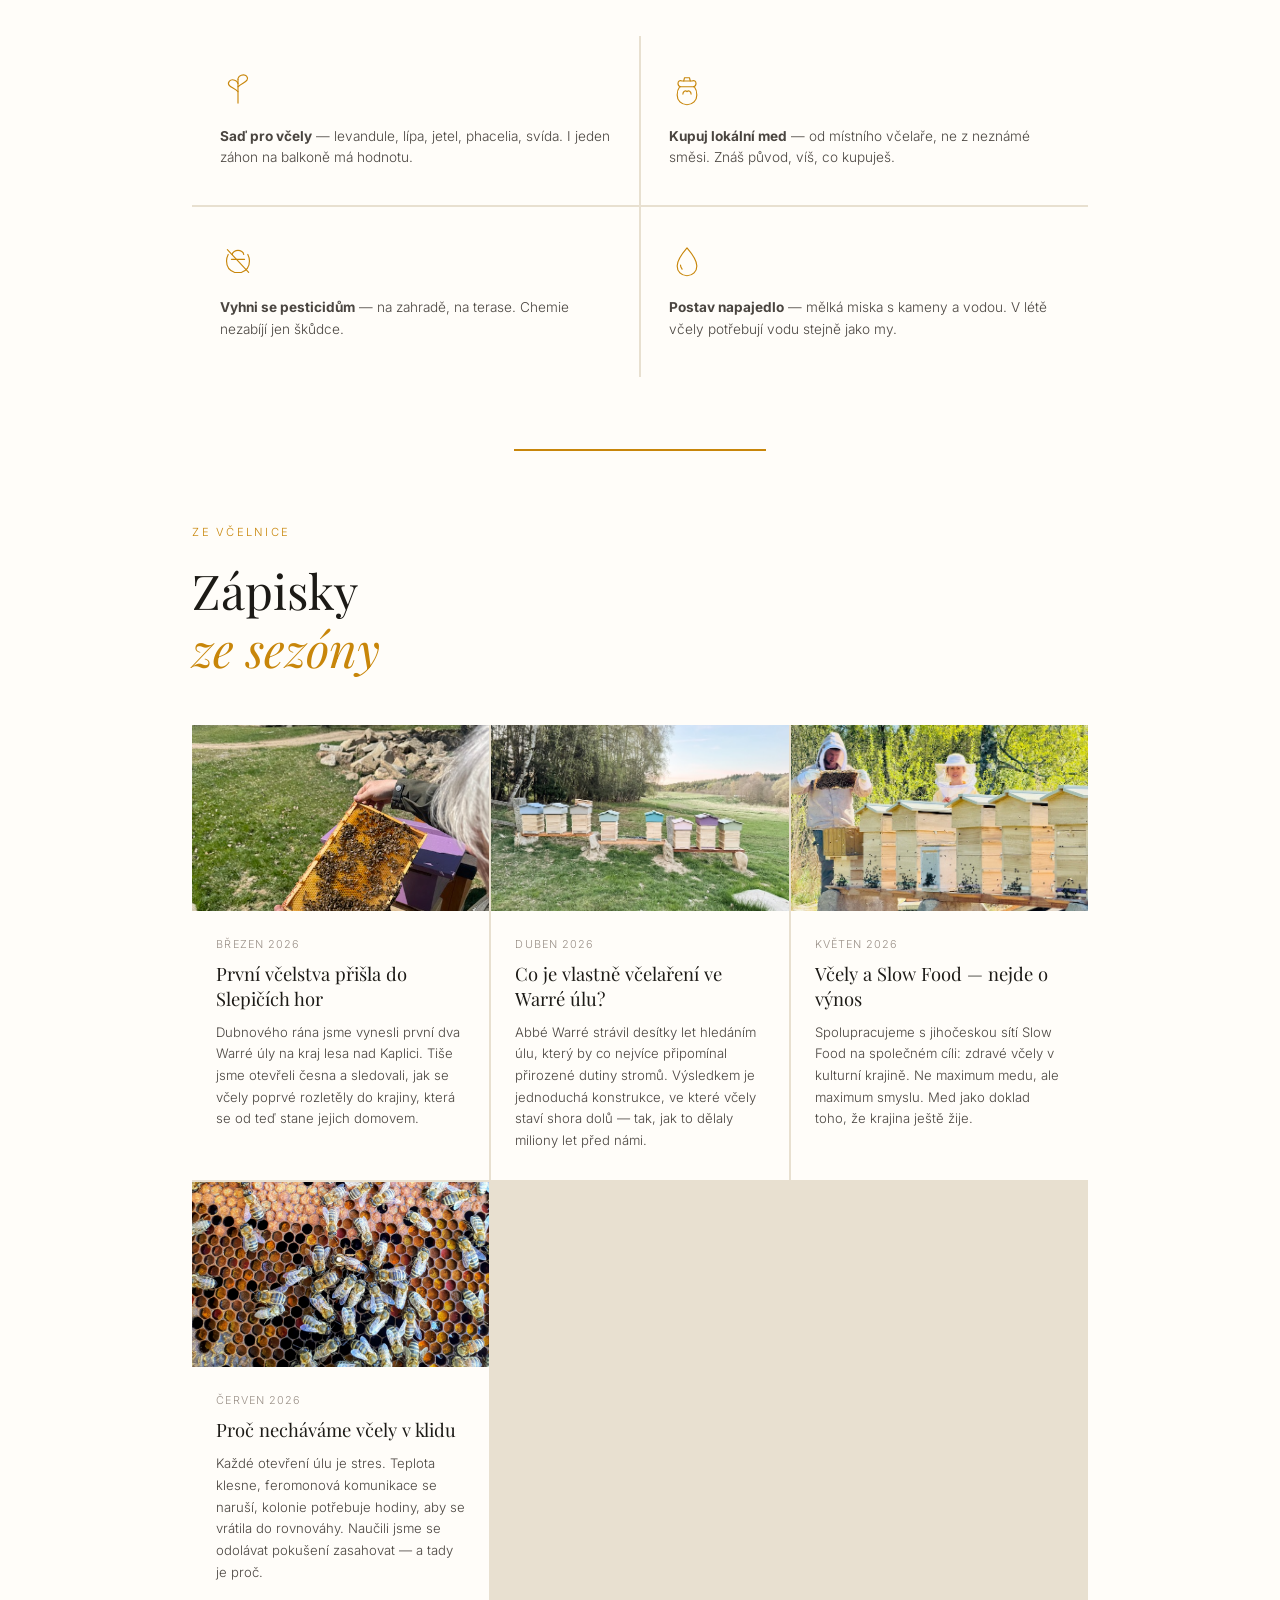
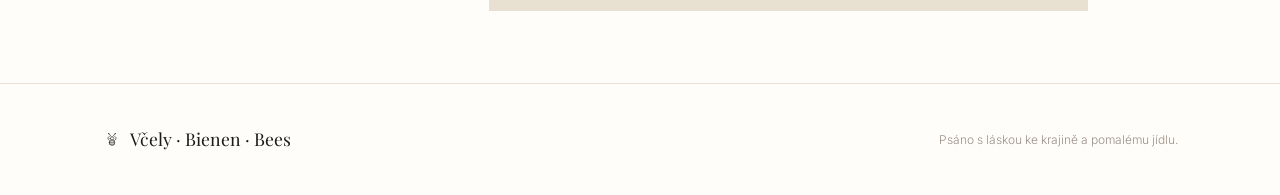
==== commit d6f159e7: "Add fourth article: Proč necháváme včely v klidu New trilingual article (CZ/DE/EN) on why minimal in" ====
--- a/index.html
+++ b/index.html
@@ -433,6 +433,23 @@
         <div class="post-excerpt" data-cs>Spolupracujeme s jihočeskou sítí Slow Food na společném cíli: zdravé včely v kulturní krajině. Ne maximum medu, ale maximum smyslu. Med jako doklad toho, že krajina ještě žije.</div>
         <div class="post-excerpt" data-de>Wir arbeiten mit dem südböhmischen Slow-Food-Netzwerk an einem gemeinsamen Ziel: gesunde Bienen in der Kulturlandschaft. Nicht maximaler Honig, sondern maximaler Sinn. Honig als Zeugnis, dass die Landschaft noch lebt.</div>
         <div class="post-excerpt" data-en>We work with the South Bohemian Slow Food network towards a shared goal: healthy bees in a living landscape. Not maximum honey, but maximum meaning. Honey as evidence that the land is still alive.</div>
+      </div>
+    </a>
+    <!-- Post 4 -->
+    <a class="post-card" href="clanky/klid-vcelstva.html">
+      <div class="post-card-img">
+        <img src="photos/hero.jpg" alt="Včely na plástvi" style="width:100%;height:100%;object-fit:cover;display:block;object-position:center 40%;">
+      </div>
+      <div class="post-card-body">
+        <div class="post-date" data-cs>Červen 2026</div>
+        <div class="post-date" data-de>Juni 2026</div>
+        <div class="post-date" data-en>June 2026</div>
+        <div class="post-title" data-cs>Proč necháváme včely v klidu</div>
+        <div class="post-title" data-de>Warum wir die Bienen in Ruhe lassen</div>
+        <div class="post-title" data-en>Why we leave the bees in peace</div>
+        <div class="post-excerpt" data-cs>Každé otevření úlu je stres. Teplota klesne, feromonová komunikace se naruší, kolonie potřebuje hodiny, aby se vrátila do rovnováhy. Naučili jsme se odolávat pokušení zasahovat — a tady je proč.</div>
+        <div class="post-excerpt" data-de>Jedes Öffnen des Stocks bedeutet Stress. Die Temperatur sinkt, die Pheromonkommunikation wird gestört, das Volk braucht Stunden, um ins Gleichgewicht zurückzufinden. Wir haben gelernt, dem Drang zum Eingreifen zu widerstehen — und hier ist der Grund.</div>
+        <div class="post-excerpt" data-en>Every hive opening is stress. Temperature drops, pheromone communication is disrupted, the colony needs hours to return to balance. We have learned to resist the temptation to intervene — and here is why.</div>
       </div>
     </a>
   </div>
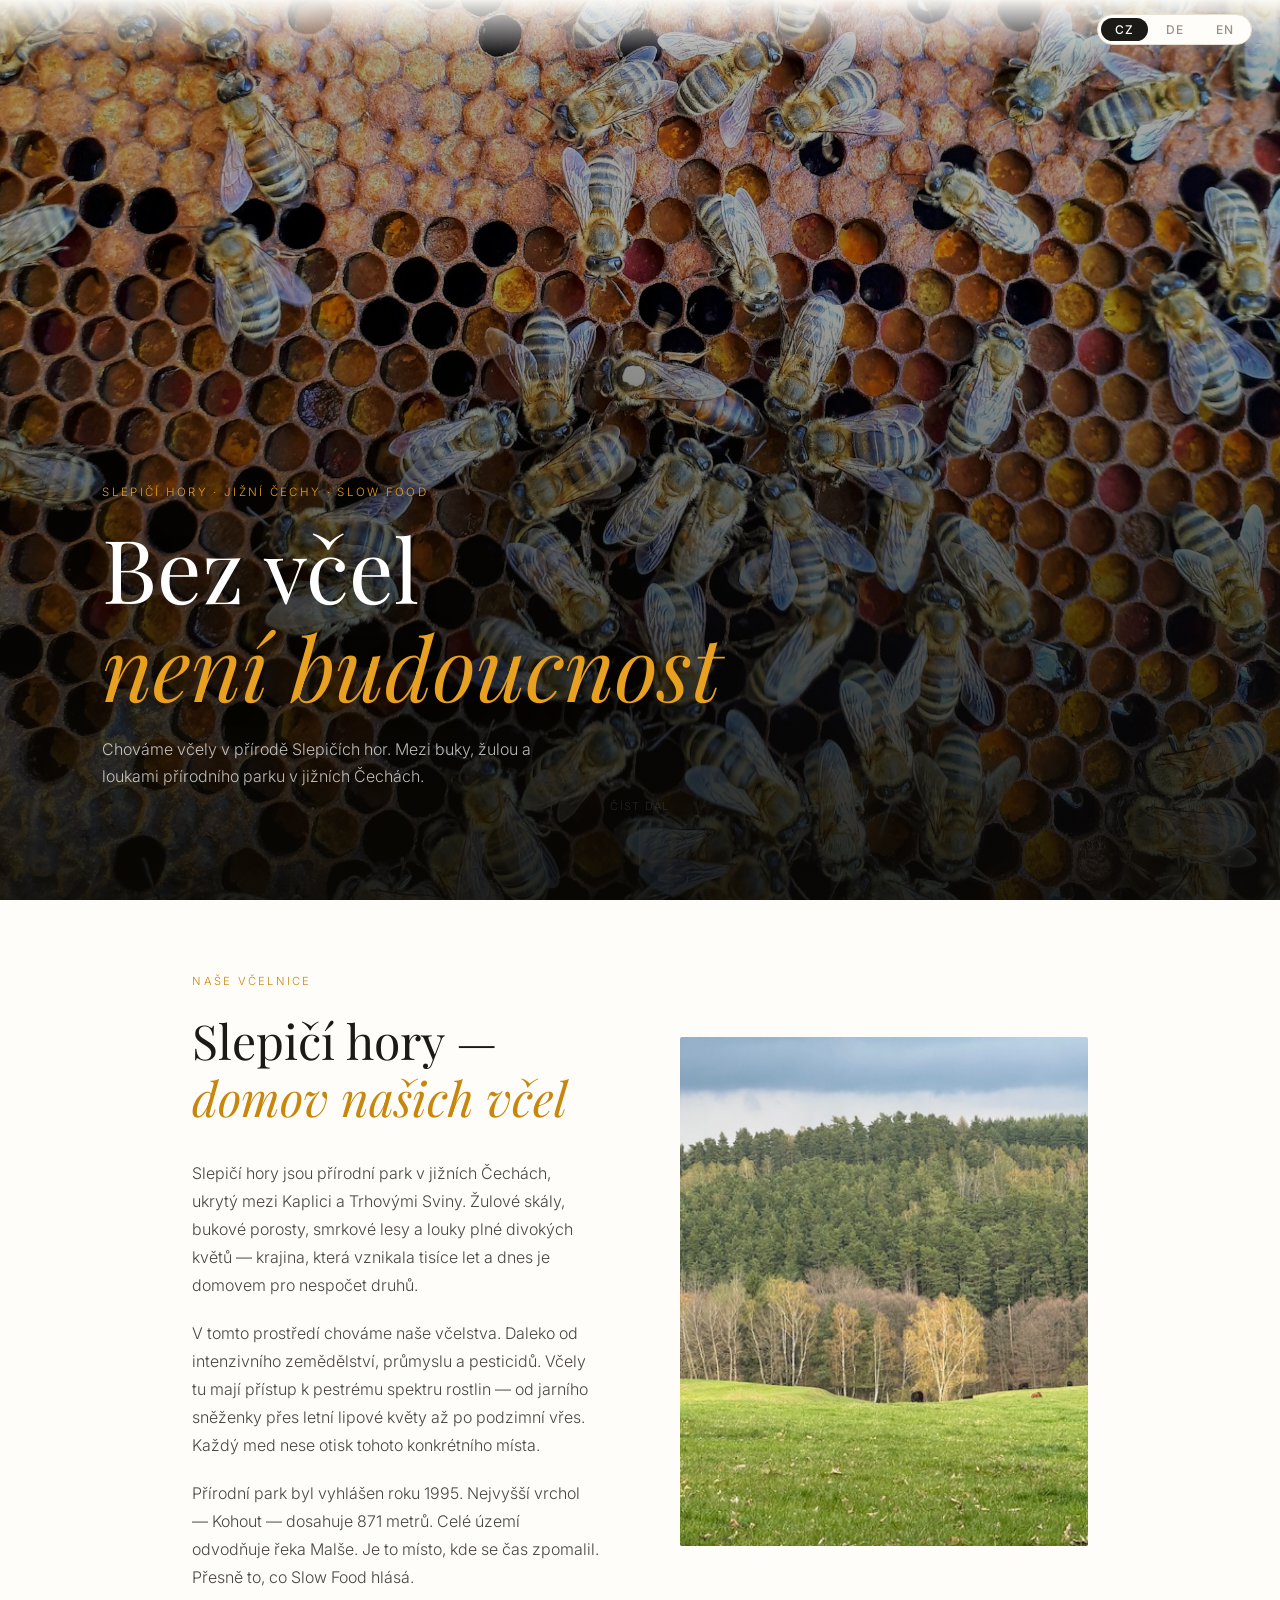
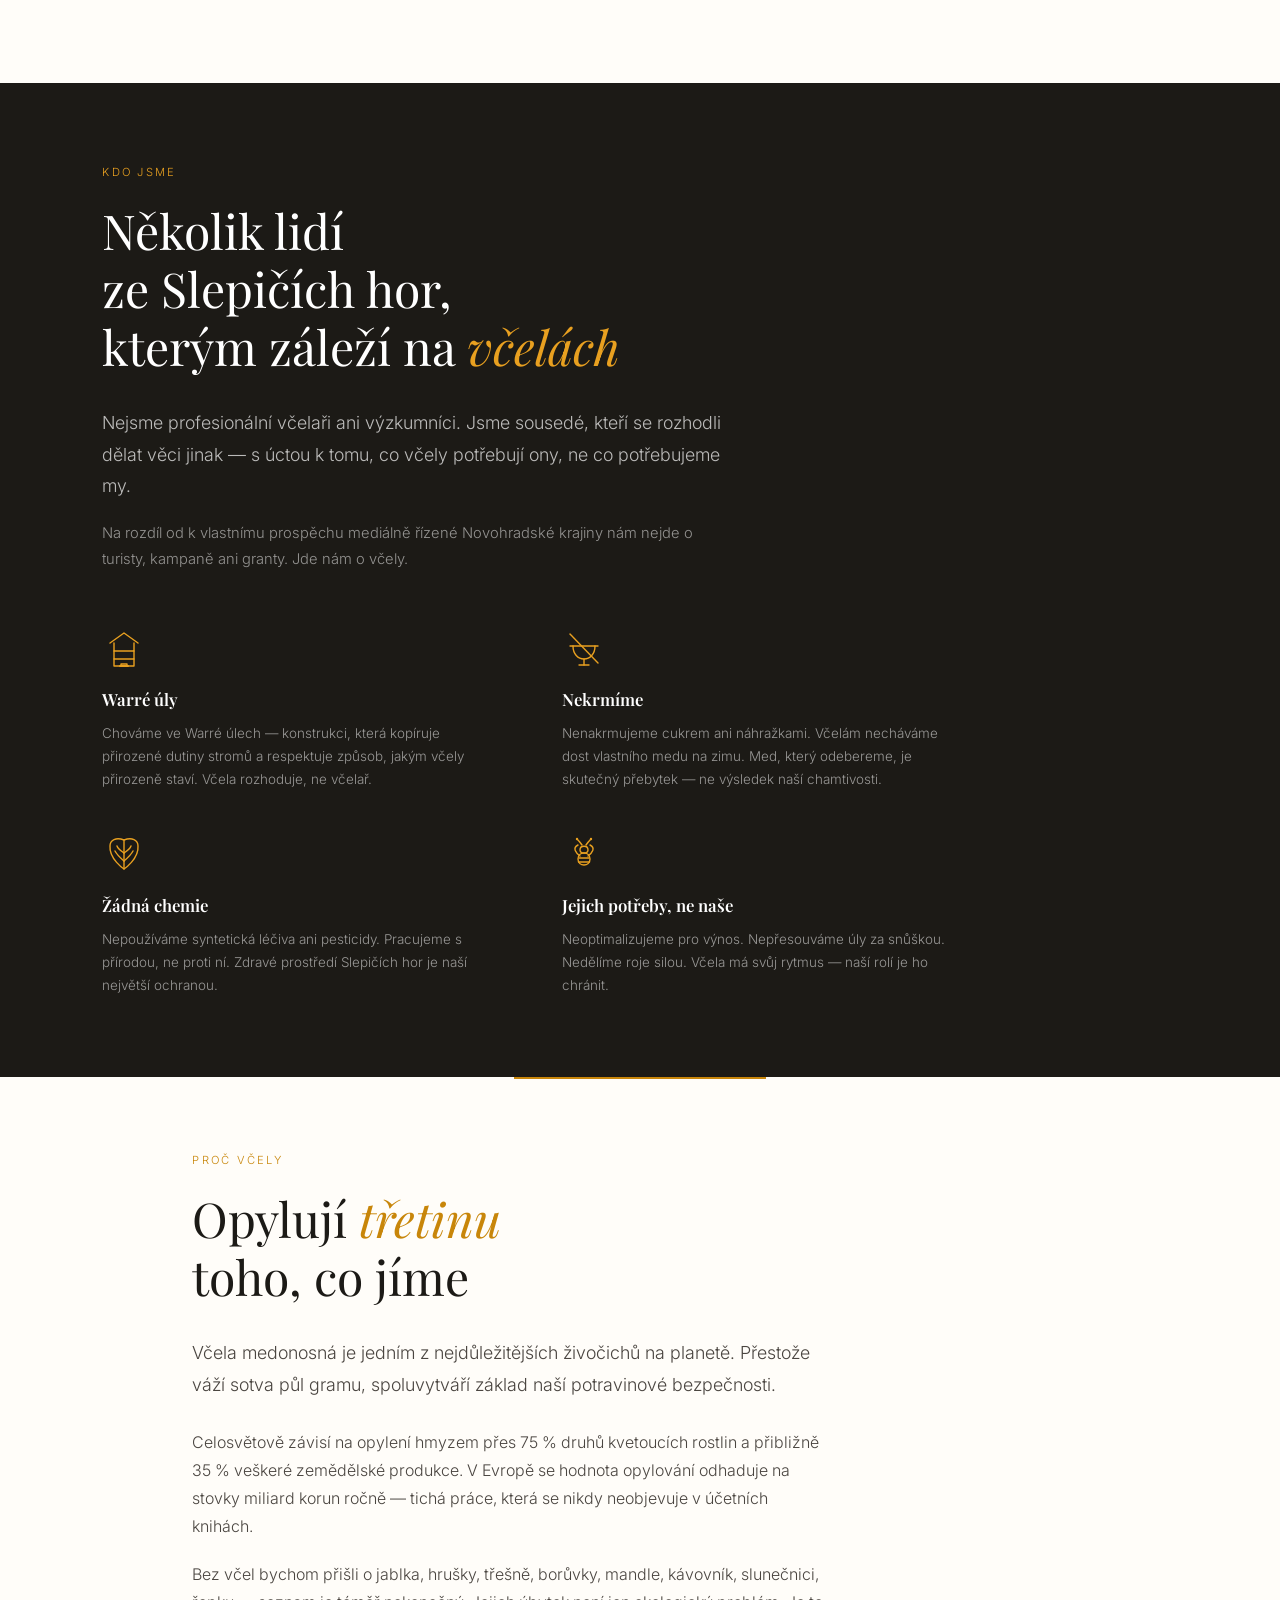
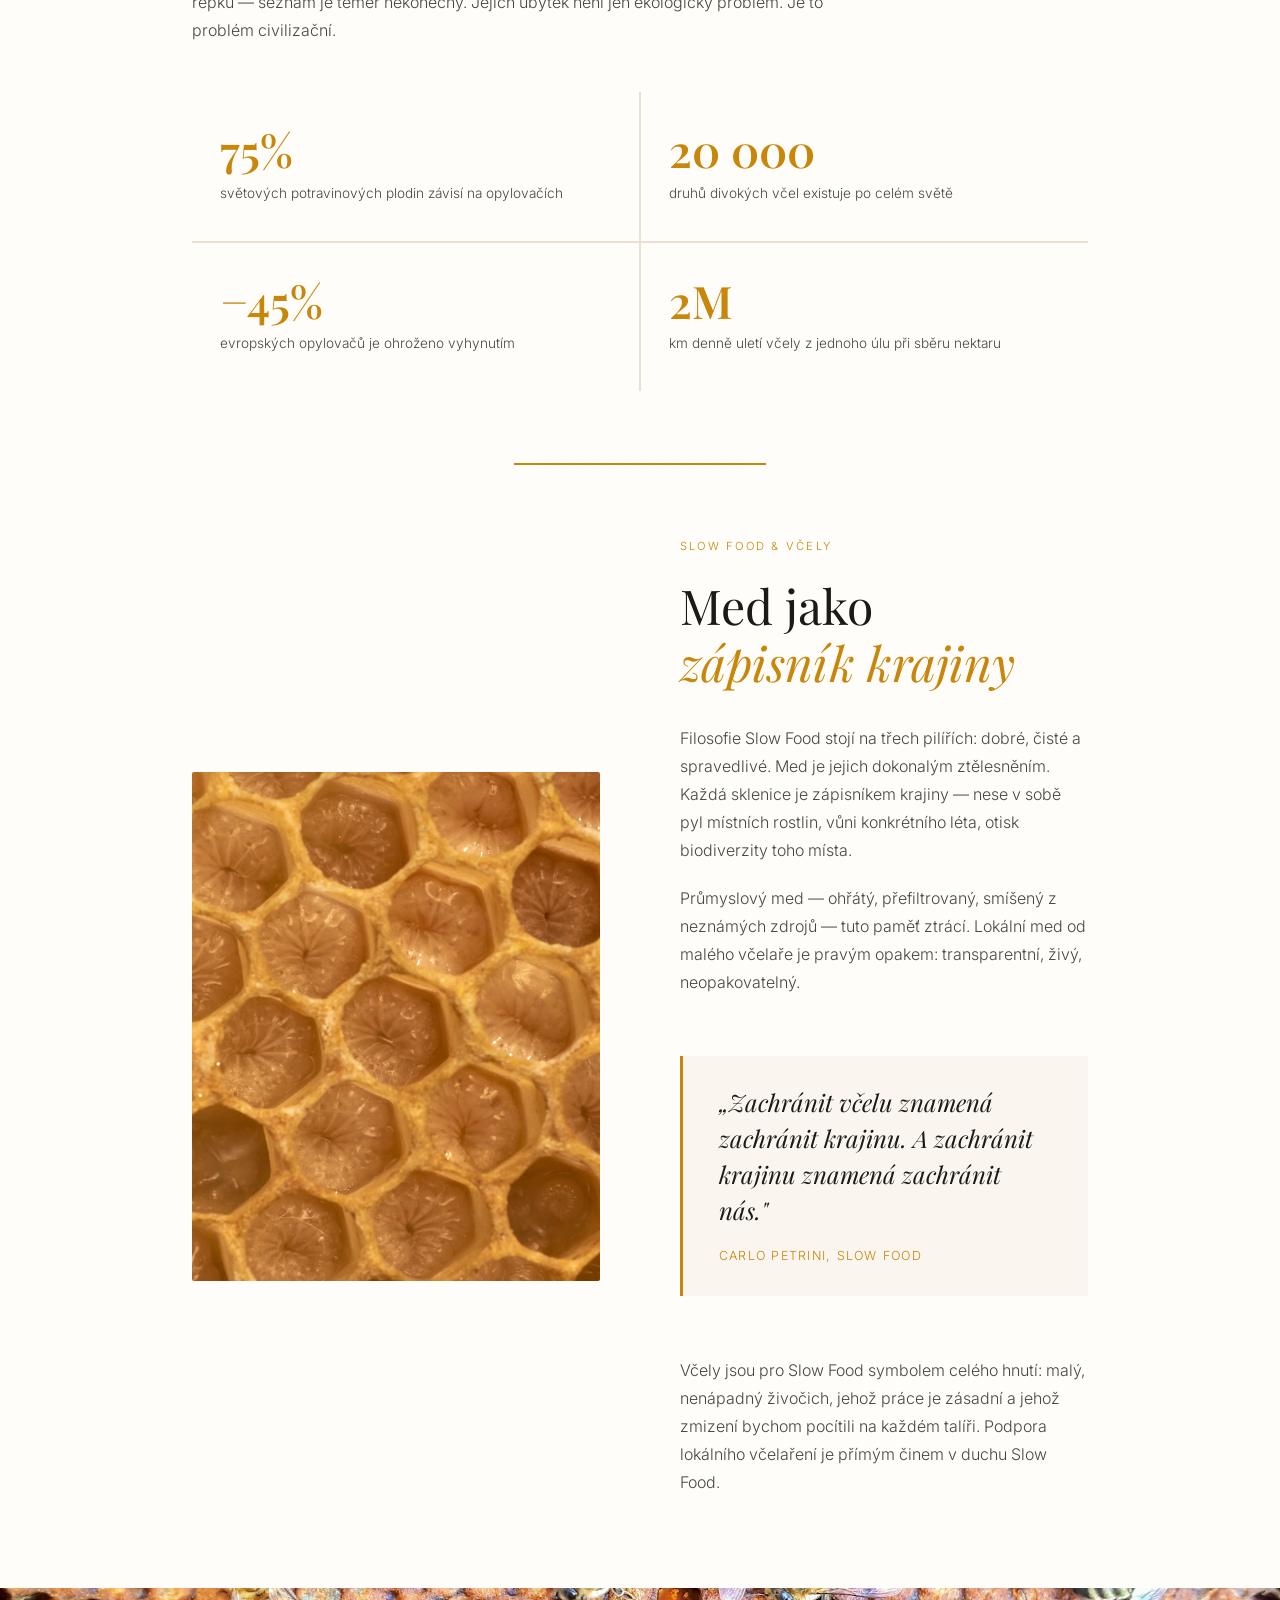
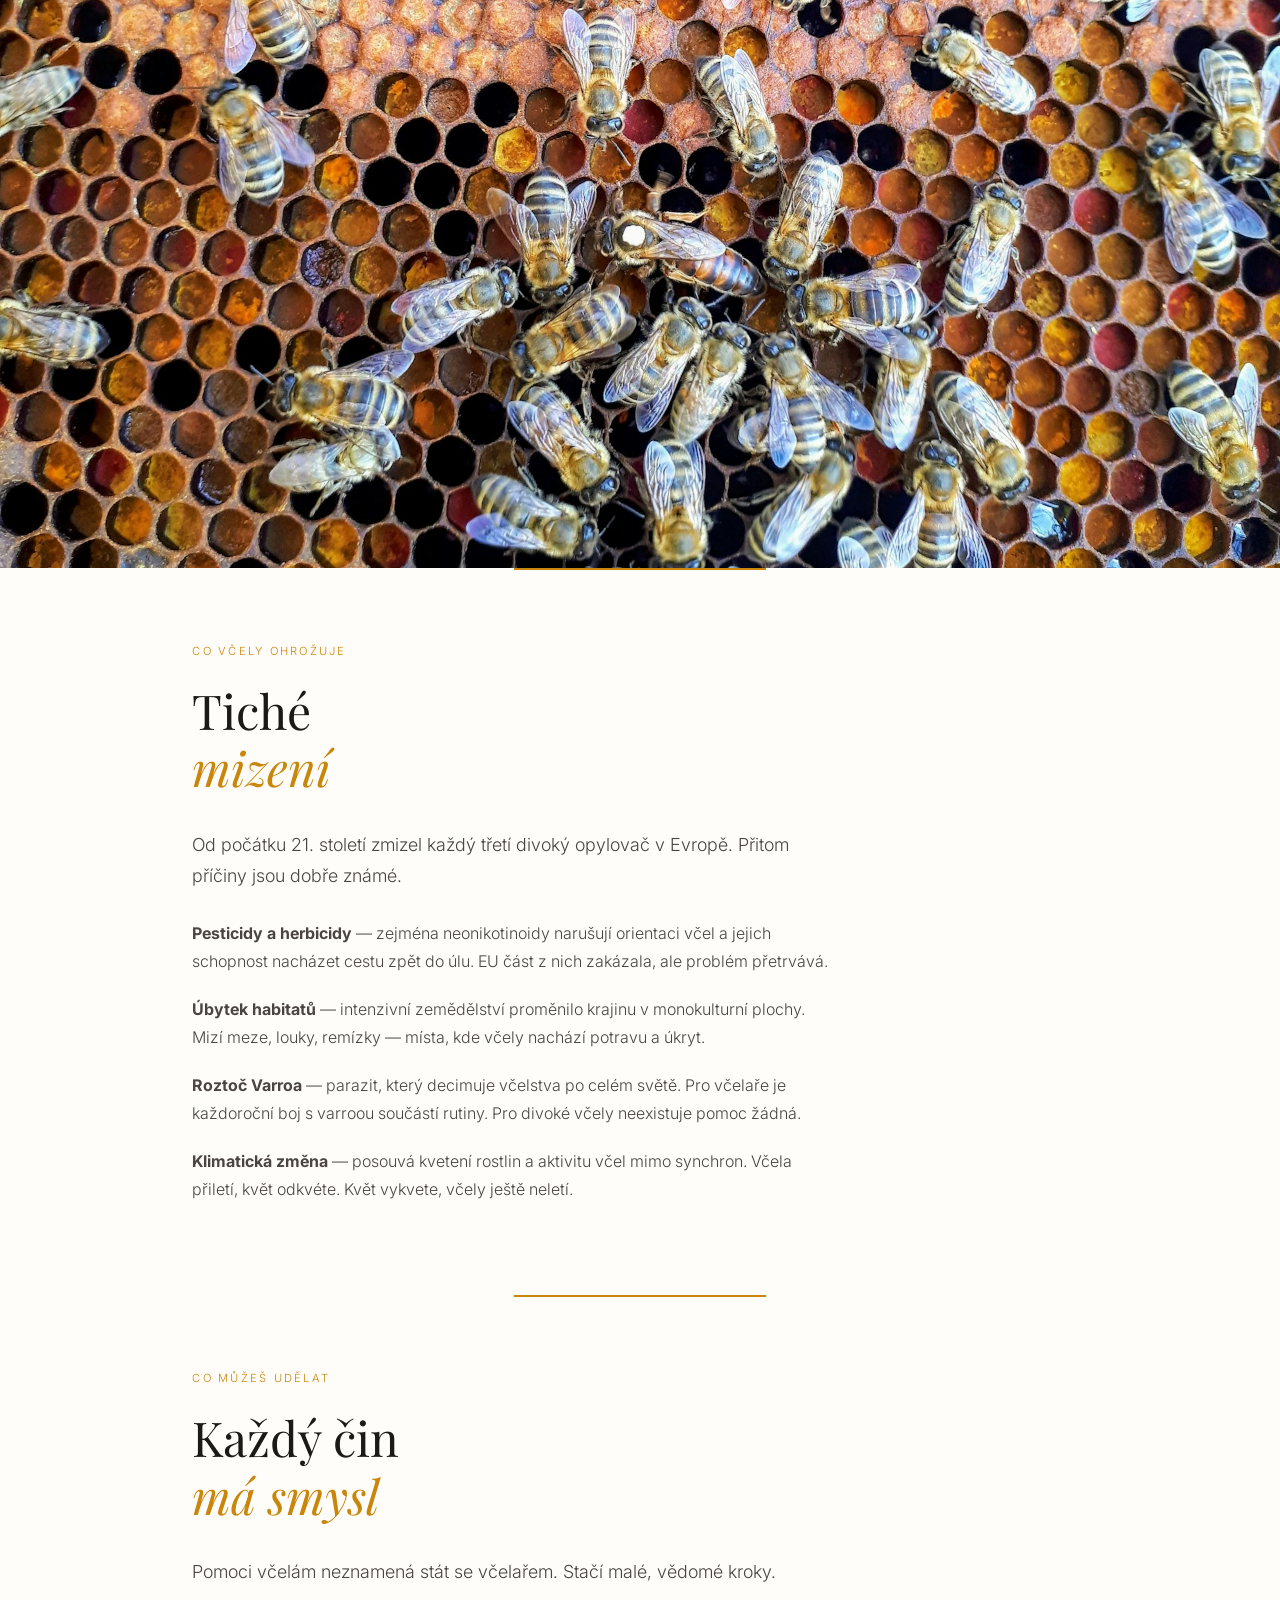
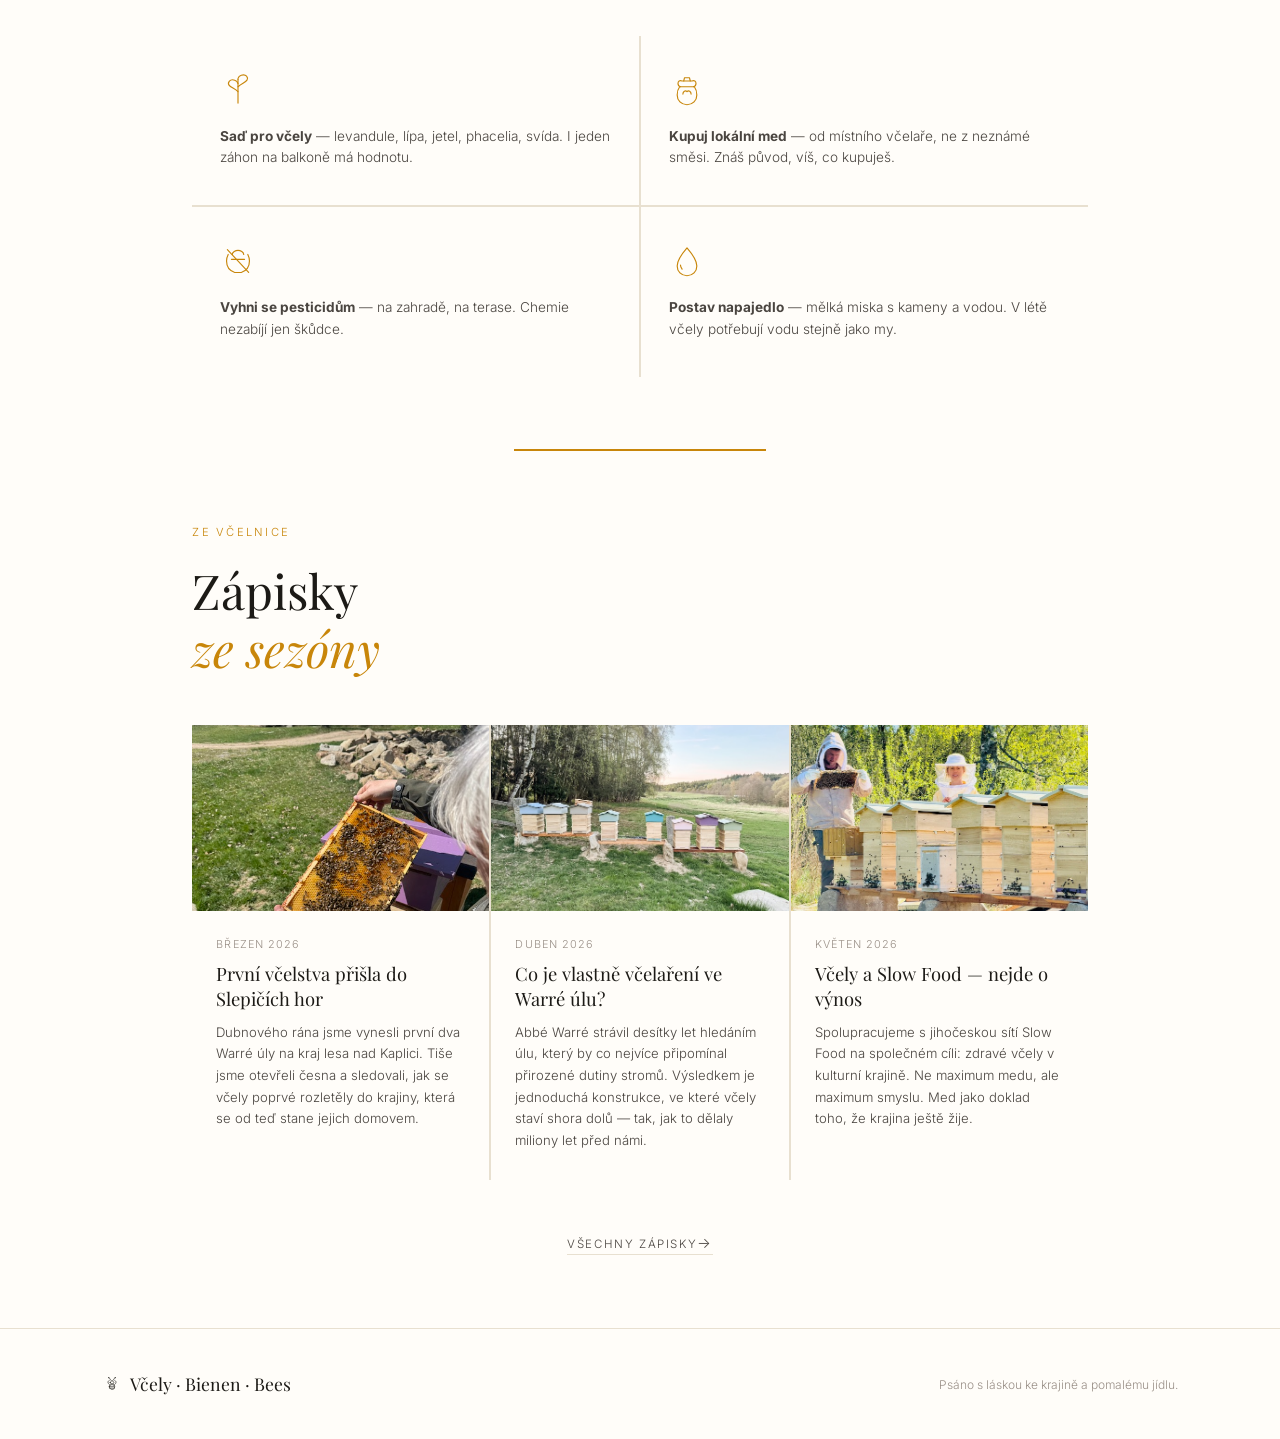
==== commit f551e3d5: "Add articles archive page and "more posts" link on homepage - Homepage now shows only 3 most recent " ====
--- a/index.html
+++ b/index.html
@@ -435,23 +435,12 @@
         <div class="post-excerpt" data-en>We work with the South Bohemian Slow Food network towards a shared goal: healthy bees in a living landscape. Not maximum honey, but maximum meaning. Honey as evidence that the land is still alive.</div>
       </div>
     </a>
-    <!-- Post 4 -->
-    <a class="post-card" href="clanky/klid-vcelstva.html">
-      <div class="post-card-img">
-        <img src="photos/hero.jpg" alt="Včely na plástvi" style="width:100%;height:100%;object-fit:cover;display:block;object-position:center 40%;">
-      </div>
-      <div class="post-card-body">
-        <div class="post-date" data-cs>Červen 2026</div>
-        <div class="post-date" data-de>Juni 2026</div>
-        <div class="post-date" data-en>June 2026</div>
-        <div class="post-title" data-cs>Proč necháváme včely v klidu</div>
-        <div class="post-title" data-de>Warum wir die Bienen in Ruhe lassen</div>
-        <div class="post-title" data-en>Why we leave the bees in peace</div>
-        <div class="post-excerpt" data-cs>Každé otevření úlu je stres. Teplota klesne, feromonová komunikace se naruší, kolonie potřebuje hodiny, aby se vrátila do rovnováhy. Naučili jsme se odolávat pokušení zasahovat — a tady je proč.</div>
-        <div class="post-excerpt" data-de>Jedes Öffnen des Stocks bedeutet Stress. Die Temperatur sinkt, die Pheromonkommunikation wird gestört, das Volk braucht Stunden, um ins Gleichgewicht zurückzufinden. Wir haben gelernt, dem Drang zum Eingreifen zu widerstehen — und hier ist der Grund.</div>
-        <div class="post-excerpt" data-en>Every hive opening is stress. Temperature drops, pheromone communication is disrupted, the colony needs hours to return to balance. We have learned to resist the temptation to intervene — and here is why.</div>
-      </div>
-    </a>
+  </div>
+
+  <div style="text-align:center;margin-top:48px;">
+    <a class="more-link" href="clanky/" data-cs>Všechny zápisky</a>
+    <a class="more-link" href="clanky/" data-de>Alle Beiträge</a>
+    <a class="more-link" href="clanky/" data-en>All posts</a>
   </div>
 </section>
 
--- a/style.css
+++ b/style.css
@@ -332,6 +332,42 @@
   font-size: .82rem;
   color: var(--mid);
   line-height: 1.65;
+}
+
+/* ── More articles link ── */
+.more-link {
+  display: inline-flex;
+  align-items: center;
+  gap: 10px;
+  font-size: .72rem;
+  letter-spacing: .14em;
+  text-transform: uppercase;
+  color: var(--mid);
+  text-decoration: none;
+  border-bottom: 1px solid var(--border);
+  padding-bottom: 3px;
+  transition: color .2s, border-color .2s;
+}
+.more-link::after {
+  content: '→';
+  font-size: .9rem;
+  transition: transform .2s;
+}
+.more-link:hover { color: var(--honey); border-color: var(--honey); }
+.more-link:hover::after { transform: translateX(4px); }
+
+/* ── Archive page ── */
+.archive-top {
+  padding: 100px 8vw 52px;
+  max-width: 1100px;
+  margin: 0 auto;
+}
+.archive-grid {
+  display: grid;
+  grid-template-columns: repeat(auto-fill, minmax(300px, 1fr));
+  gap: 2px;
+  background: var(--border);
+  margin-top: 48px;
 }
 
 /* ── Quote block ── */
@@ -411,7 +447,7 @@
 /* shared (lang-neutral) elements always visible */
 [data-shared] { display: revert; }
 div[data-shared], section[data-shared] { display: block; }
-.facts[data-shared], .posts-grid[data-shared], .split[data-shared], .principles[data-shared] { display: grid; }
+.facts[data-shared], .posts-grid[data-shared], .split[data-shared], .principles[data-shared], .archive-grid[data-shared] { display: grid; }
 footer[data-shared] { display: flex; }
 
 /* ── Article pages ── */
@@ -434,8 +470,10 @@
 }
 .back-link:hover { color: var(--honey); }
 .back-link svg { flex-shrink: 0; }
-.article-top .section-label { margin-bottom: 16px; }
-.article-top h1 {
+.article-top .section-label,
+.archive-top .section-label { margin-bottom: 16px; }
+.article-top h1,
+.archive-top h1 {
   font-family: 'Playfair Display', serif;
   font-size: clamp(2rem, 5vw, 3.4rem);
   font-weight: 400;
@@ -443,7 +481,8 @@
   color: var(--dark);
   margin-bottom: 20px;
 }
-.article-top h1 em { font-style: italic; color: var(--honey); }
+.article-top h1 em,
+.archive-top h1 em { font-style: italic; color: var(--honey); }
 .article-meta {
   font-size: .7rem;
   letter-spacing: .14em;
